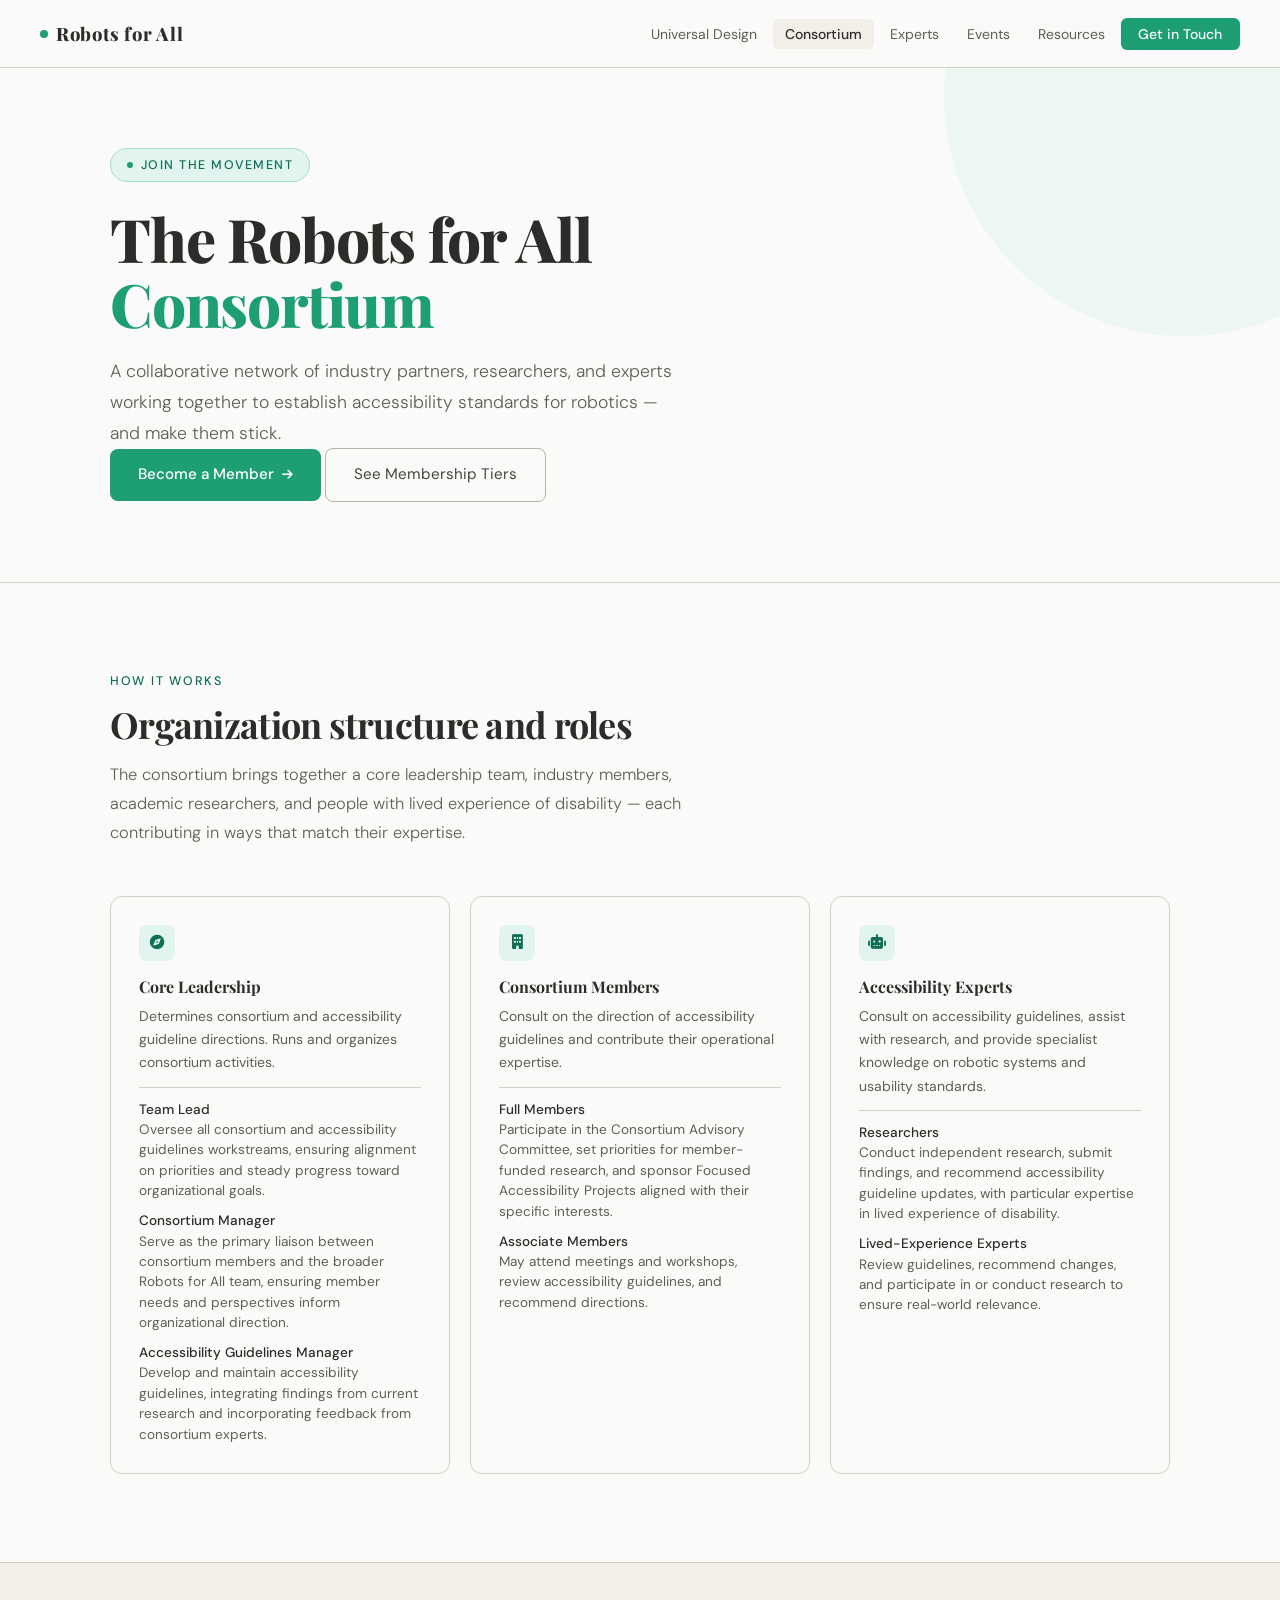
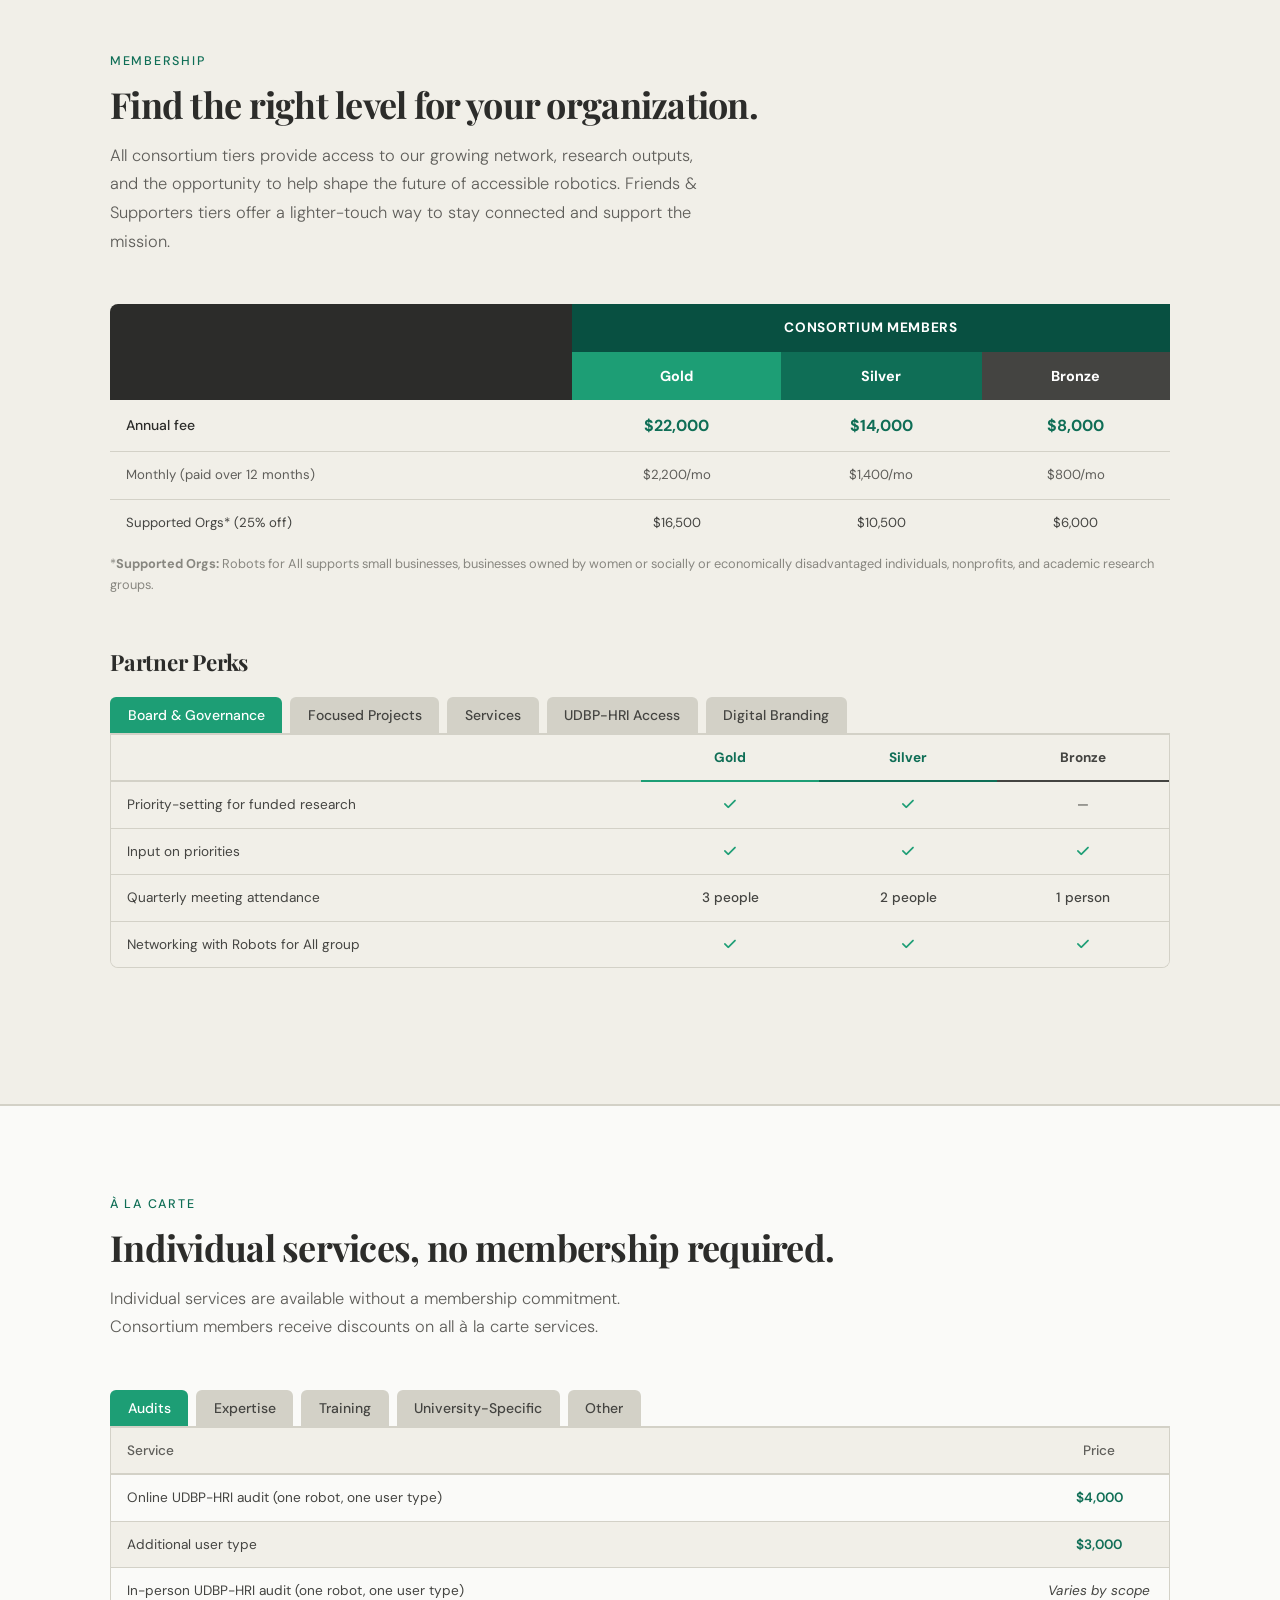
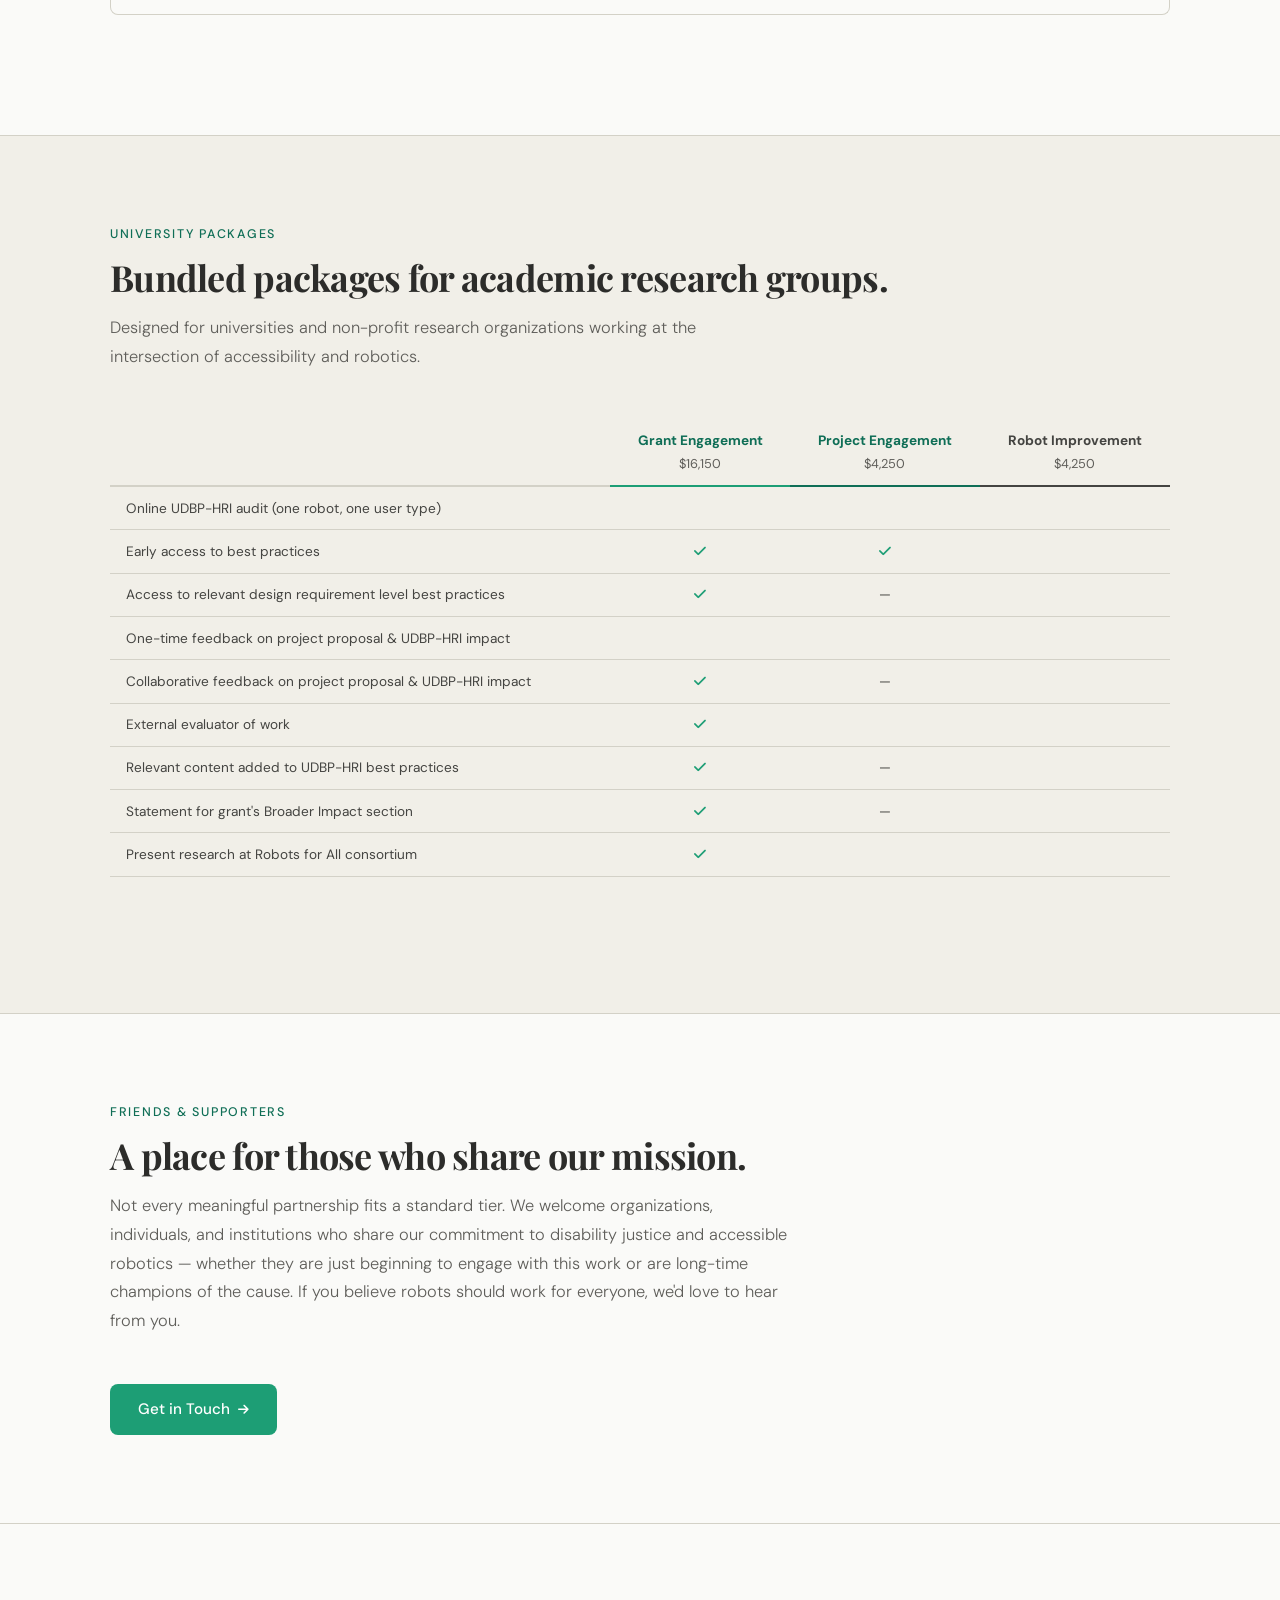
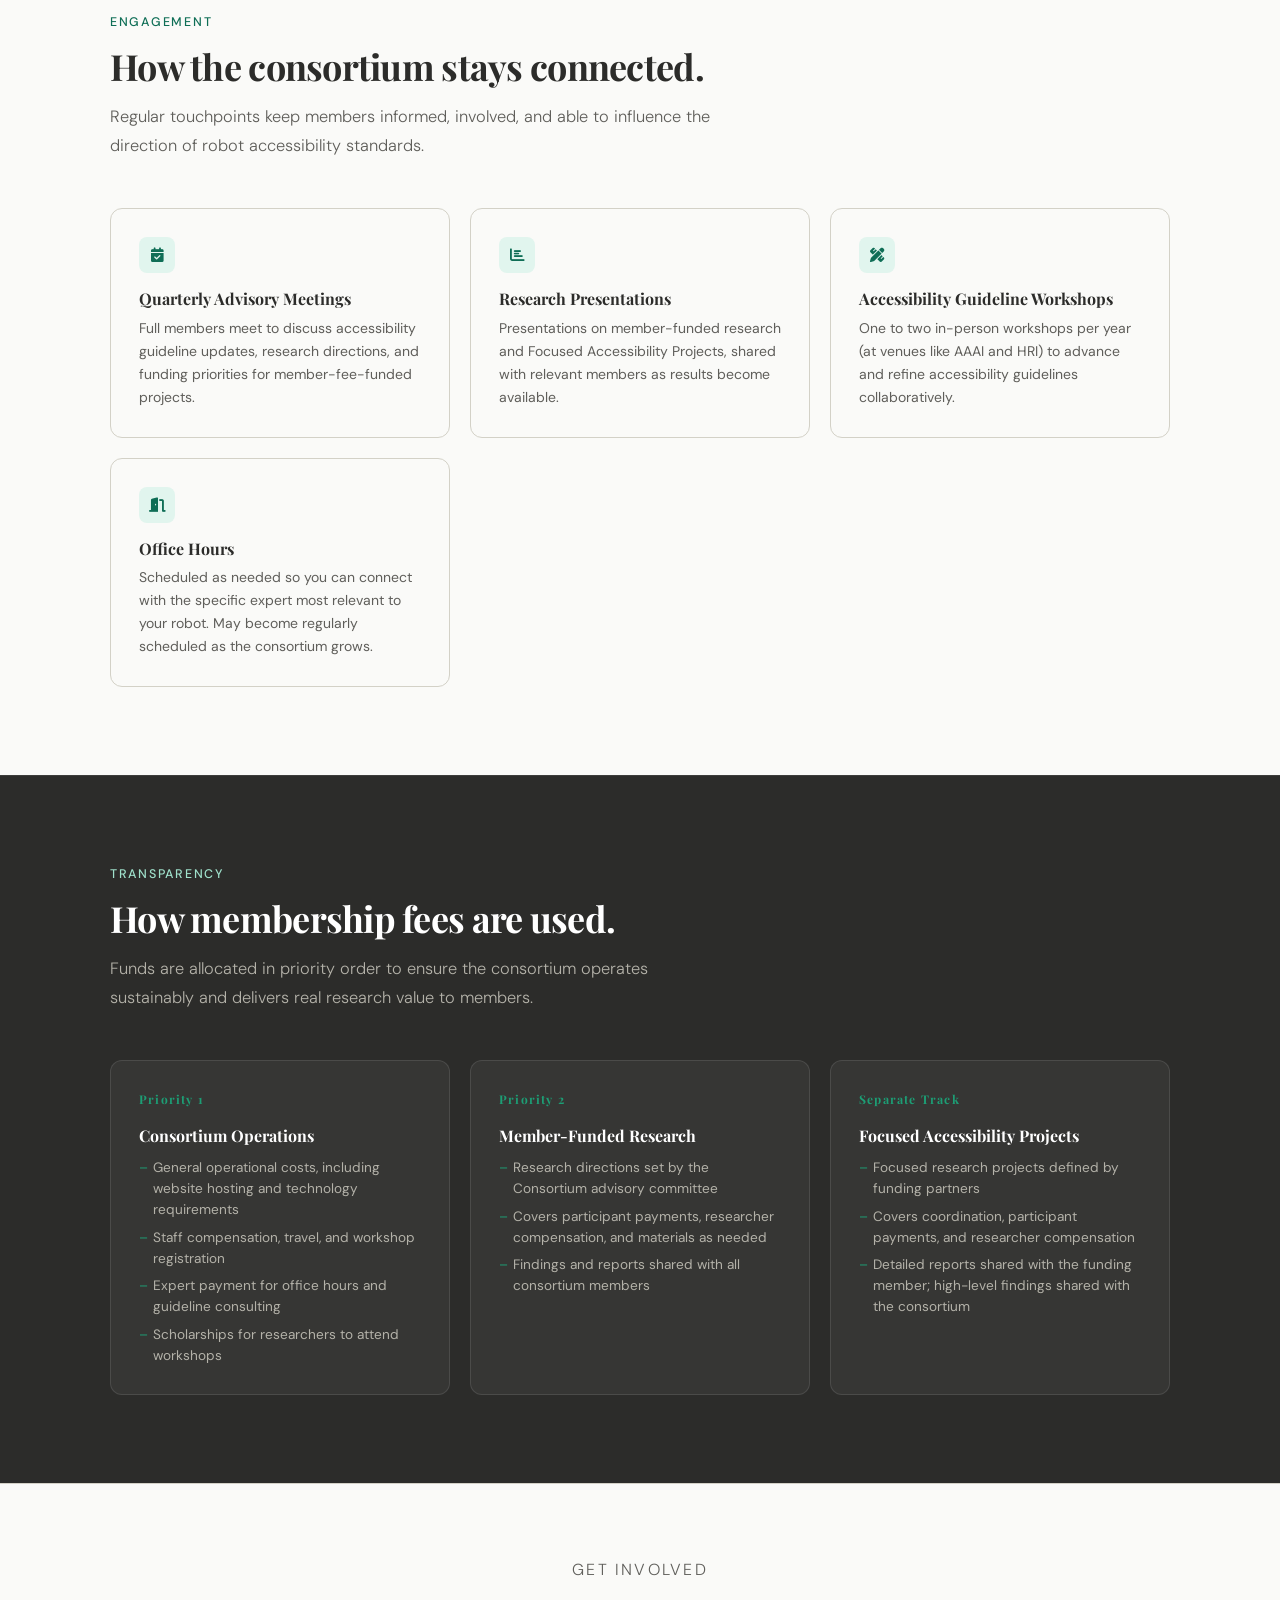
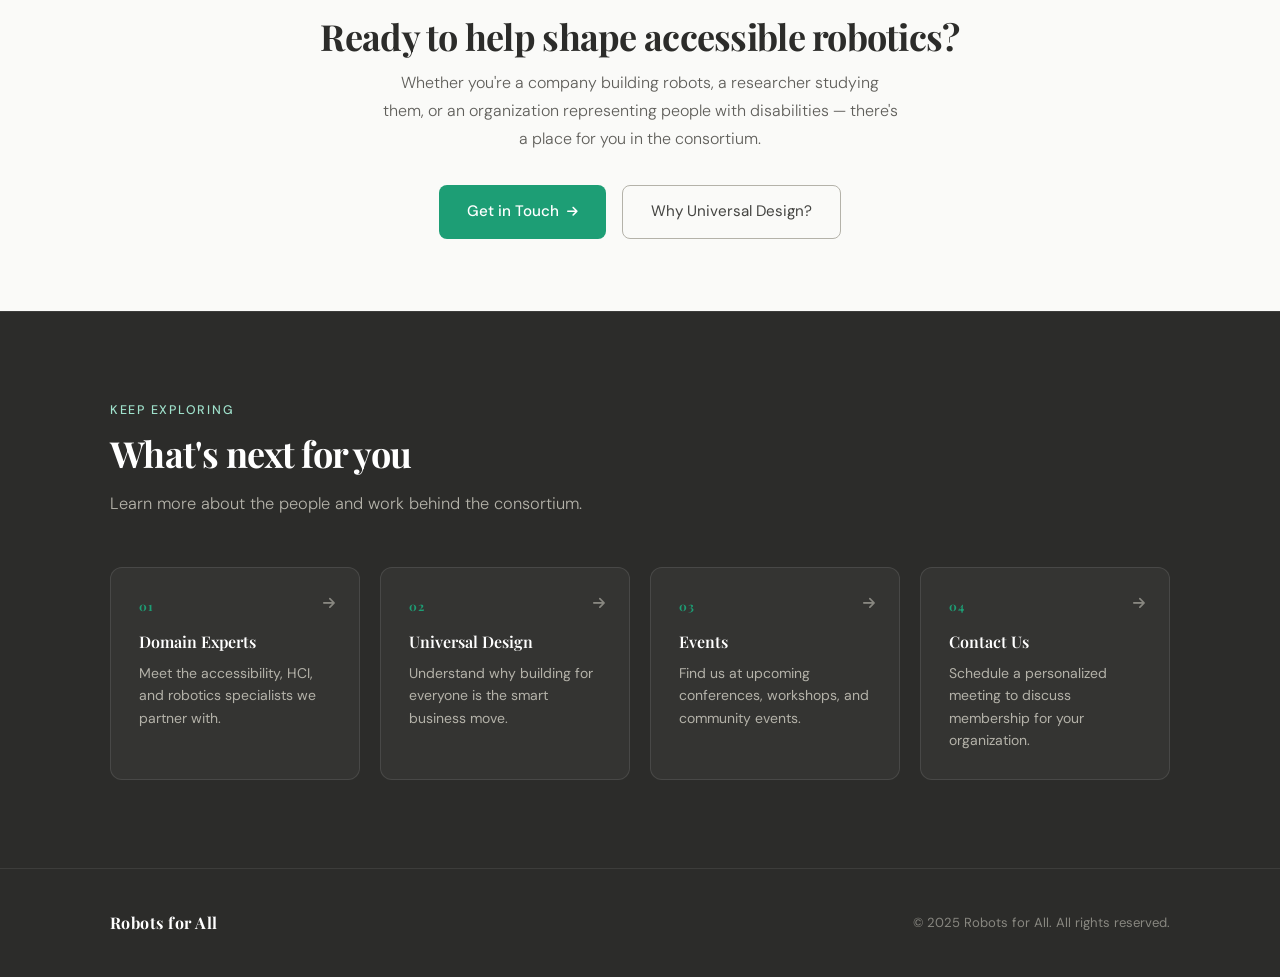
==== consortium.html @ 1c2aa805 "F&S moved" ====
<!DOCTYPE html>
<html lang="en">
<head>
<title>Consortium — Robots for All</title>
<meta charset="UTF-8">
<meta name="viewport" content="width=device-width, initial-scale=1">
<link rel="preconnect" href="https://fonts.googleapis.com">
<link href="https://fonts.googleapis.com/css2?family=Playfair+Display:wght@400;600;700;800&family=DM+Sans:ital,wght@0,300;0,400;0,500;1,300&display=swap" rel="stylesheet">
<link rel="stylesheet" href="https://cdnjs.cloudflare.com/ajax/libs/font-awesome/6.5.0/css/all.min.css">
<style>
  *, *::before, *::after { box-sizing: border-box; margin: 0; padding: 0; }
 
  :root {
    --teal-50: #E1F5EE;
    --teal-100: #9FE1CB;
    --teal-400: #1D9E75;
    --teal-600: #0F6E56;
    --teal-800: #085041;
    --teal-900: #04342C;
    --gray-50: #F1EFE8;
    --gray-100: #D3D1C7;
    --gray-200: #B4B2A9;
    --gray-400: #888780;
    --gray-600: #5F5E5A;
    --gray-800: #444441;
    --gray-900: #2C2C2A;
    --white: #FAFAF8;
    --nav-height: 68px;
    --coral-50: #FAECE7;
    --coral-100: #F5C4B3;
    --coral-400: #D85A30;
    --coral-600: #993C1D;
  }
 
  html { scroll-behavior: smooth; }
 
  body {
    font-family: 'DM Sans', sans-serif;
    font-weight: 400;
    color: var(--gray-800);
    background: var(--white);
    line-height: 1.7;
    overflow-x: hidden;
  }
 
  h1, h2, h3, h4, h5, h6,
  .nav-logo, .footer-logo,
  .step-num, .step-title, .hard-card-num,
  .stat-number, .result-number, .section-label {
  }
 
  /* ── NAV ── */
  nav {
    position: fixed;
    top: 0; left: 0; right: 0;
    height: var(--nav-height);
    background: rgba(250, 250, 248, 0.92);
    backdrop-filter: blur(12px);
    -webkit-backdrop-filter: blur(12px);
    border-bottom: 1px solid var(--gray-100);
    z-index: 100;
    display: flex;
    align-items: center;
    padding: 0 2.5rem;
    gap: 2.5rem;
  }
 
  .nav-logo {
    font-family: 'Playfair Display', sans-serif;
    font-weight: 800;
    font-size: 1.15rem;
    letter-spacing: 0.04em;
    color: var(--gray-900);
    text-decoration: none;
    margin-right: auto;
    display: flex;
    align-items: center;
    gap: 0.5rem;
  }
 
  .nav-logo span {
    display: inline-block;
    width: 8px; height: 8px;
    border-radius: 50%;
    background: var(--teal-400);
  }
 
  .nav-links {
    display: flex;
    align-items: center;
    gap: 0.25rem;
    list-style: none;
  }
 
  .nav-links a {
    text-decoration: none;
    font-size: 0.875rem;
    font-weight: 400;
    color: var(--gray-600);
    padding: 0.4rem 0.75rem;
    border-radius: 6px;
    transition: color 0.2s, background 0.2s;
    white-space: nowrap;
  }
 
  .nav-links a:hover,
  .nav-links a.active { color: var(--gray-900); background: var(--gray-50); }
  .nav-links a.active { font-weight: 500; }
 
  .nav-cta {
    background: var(--teal-400) !important;
    color: #fff !important;
    padding: 0.45rem 1.1rem !important;
    border-radius: 6px;
    font-weight: 500 !important;
    transition: background 0.2s !important;
  }
  .nav-cta:hover { background: var(--teal-600) !important; }
 
  /* ── PAGE HERO ── */
  .page-hero {
    padding: calc(var(--nav-height) + 5rem) 2rem 5rem;
    background: var(--white);
    position: relative;
    overflow: hidden;
  }
 
  .page-hero-bg {
    position: absolute;
    top: 0; right: 0;
    width: 480px; height: 480px;
    background: var(--teal-50);
    border-radius: 50%;
    transform: translate(30%, -30%);
    opacity: 0.5;
    pointer-events: none;
  }
 
  .page-hero .container { position: relative; z-index: 1; }
 
  .page-hero .eyebrow {
    display: inline-flex;
    align-items: center;
    gap: 0.5rem;
    font-size: 0.78rem;
    font-weight: 500;
    letter-spacing: 0.12em;
    text-transform: uppercase;
    color: var(--teal-600);
    background: var(--teal-50);
    border: 1px solid var(--teal-100);
    padding: 0.35rem 1rem;
    border-radius: 100px;
    margin-bottom: 1.5rem;
  }
 
  .page-hero .eyebrow::before {
    content: '';
    width: 6px; height: 6px;
    border-radius: 50%;
    background: var(--teal-400);
  }
 
  h1 {
    font-family: 'Playfair Display', sans-serif;
    font-weight: 800;
    font-size: clamp(2.4rem, 5vw, 3.75rem);
    color: var(--gray-900);
    letter-spacing: -0.02em;
    line-height: 1.08;
    margin-bottom: 1.25rem;
    max-width: 720px;
  }
 
  h1 em { font-style: normal; color: var(--teal-400); }
 
  .page-hero-sub {
    font-size: 1.1rem;
    color: var(--gray-600);
    max-width: 580px;
    font-weight: 300;
    line-height: 1.75;
  }
 
  /* ── SHARED ── */
  section { padding: 5.5rem 2rem; }
  .container { max-width: 1060px; margin: 0 auto; }
 
  .section-label {
    font-size: 0.78rem;
    letter-spacing: 0.14em;
    text-transform: uppercase;
    color: var(--teal-600);
    font-weight: 500;
    margin-bottom: 0.75rem;
  }
 
  h2 {
    font-family: 'Playfair Display', sans-serif;
    font-weight: 700;
    font-size: clamp(1.6rem, 3vw, 2.25rem);
    color: var(--gray-900);
    letter-spacing: -0.02em;
    line-height: 1.15;
    margin-bottom: 1rem;
  }
 
  .section-intro {
    font-size: 1.025rem;
    color: var(--gray-600);
    max-width: 600px;
    line-height: 1.75;
    margin-bottom: 3rem;
    font-weight: 300;
  }
 
  /* ── STRUCTURE ── */
  #structure {
    border-top: 1px solid var(--gray-100);
  }
 
  .structure-grid {
    display: grid;
    grid-template-columns: repeat(auto-fit, minmax(280px, 1fr));
    gap: 1.25rem;
  }
 
  .role-card {
    background: var(--white);
    border: 1px solid var(--gray-100);
    border-radius: 12px;
    padding: 1.75rem;
  }
 
  .role-icon {
    width: 36px; height: 36px;
    background: var(--teal-50);
    border-radius: 8px;
    display: flex; align-items: center; justify-content: center;
    color: var(--teal-600);
    font-size: 0.9rem;
    margin-bottom: 1rem;
  }
 
  .role-card h3 {
    font-family: 'Playfair Display', serif;
    font-size: 1rem;
    font-weight: 700;
    color: var(--gray-900);
    margin-bottom: 0.5rem;
    line-height: 1.3;
  }
 
  .role-card p {
    font-size: 0.875rem;
    color: var(--gray-600);
    line-height: 1.65;
  }
 
  /* Team members sub-list */
  .team-list {
    list-style: none;
    margin-top: 0.75rem;
    border-top: 1px solid var(--gray-100);
    padding-top: 0.75rem;
    display: flex;
    flex-direction: column;
    gap: 0.6rem;
  }
 
  .team-list li {
    font-size: 0.85rem;
    color: var(--gray-600);
    line-height: 1.5;
  }
 
  .team-list li strong {
    color: var(--gray-900);
    font-weight: 500;
    display: block;
  }
 
  /* ── MEMBERSHIP ── */
  #membership {
    background: var(--gray-50);
    border-top: 1px solid var(--gray-100);
    border-bottom: 1px solid var(--gray-100);
  }
 
  .membership-grid {
    display: grid;
    grid-template-columns: repeat(auto-fit, minmax(260px, 1fr));
    gap: 1.5rem;
    align-items: start;
  }
 
  .tier-card {
    background: var(--white);
    border: 1px solid var(--gray-100);
    border-radius: 12px;
    padding: 2rem 1.75rem;
    position: relative;
  }
 
  .tier-card.featured {
    border: 2px solid var(--teal-400);
  }
 
  .tier-badge {
    position: absolute;
    top: -13px; left: 1.5rem;
    background: var(--teal-400);
    color: #fff;
    font-size: 0.72rem;
    font-weight: 500;
    letter-spacing: 0.08em;
    text-transform: uppercase;
    padding: 0.25rem 0.75rem;
    border-radius: 100px;
  }
 
  .tier-name {
    font-family: 'Playfair Display', serif;
    font-size: 1.15rem;
    font-weight: 700;
    color: var(--gray-900);
    margin-bottom: 0.25rem;
  }
 
  .tier-price {
    font-size: 1.75rem;
    font-family: 'Playfair Display', serif;
    font-weight: 800;
    color: var(--teal-400);
    line-height: 1.1;
    margin-bottom: 0.25rem;
  }
 
  .tier-price-note {
    font-size: 0.8rem;
    color: var(--gray-400);
    margin-bottom: 1.5rem;
  }
 
  .tier-divider {
    border: none;
    border-top: 1px solid var(--gray-100);
    margin-bottom: 1.25rem;
  }
 
  .tier-benefits {
    list-style: none;
    display: flex;
    flex-direction: column;
    gap: 0.6rem;
  }
 
  .tier-benefits li {
    display: flex;
    align-items: flex-start;
    gap: 0.6rem;
    font-size: 0.875rem;
    color: var(--gray-600);
    line-height: 1.5;
  }
 
  .tier-benefits li .check {
    flex-shrink: 0;
    color: var(--teal-400);
    font-size: 0.8rem;
    margin-top: 3px;
  }
 
  .tier-note {
    margin-top: 1.25rem;
    font-size: 0.8rem;
    color: var(--gray-400);
    line-height: 1.5;
    border-top: 1px solid var(--gray-100);
    padding-top: 1rem;
  }
 
  /* ── EVENTS ── */
  #events {
    border-top: 1px solid var(--gray-100);
  }
 
  .events-grid {
    display: grid;
    grid-template-columns: repeat(auto-fit, minmax(260px, 1fr));
    gap: 1.25rem;
  }
 
  .event-card {
    border: 1px solid var(--gray-100);
    border-radius: 12px;
    padding: 1.75rem;
    background: var(--white);
  }
 
  .event-icon {
    width: 36px; height: 36px;
    background: var(--teal-50);
    border-radius: 8px;
    display: flex; align-items: center; justify-content: center;
    color: var(--teal-600);
    font-size: 0.9rem;
    margin-bottom: 1rem;
  }
 
  .event-card h3 {
    font-family: 'Playfair Display', serif;
    font-size: 1rem;
    font-weight: 700;
    color: var(--gray-900);
    margin-bottom: 0.4rem;
    line-height: 1.3;
  }
 
  .event-card p {
    font-size: 0.875rem;
    color: var(--gray-600);
    line-height: 1.65;
  }
 
  /* ── HOW FUNDS ARE SPENT ── */
  #funds {
    background: var(--gray-900);
    border-top: 1px solid rgba(255,255,255,0.08);
  }
 
  #funds .section-label { color: var(--teal-100); }
  #funds h2 { color: #fff; }
  #funds .section-intro { color: var(--gray-200); }
 
  .funds-grid {
    display: grid;
    grid-template-columns: repeat(auto-fit, minmax(260px, 1fr));
    gap: 1.25rem;
  }
 
  .fund-card {
    background: rgba(255,255,255,0.05);
    border: 1px solid rgba(255,255,255,0.1);
    border-radius: 12px;
    padding: 1.75rem;
  }
 
  .fund-num {
    font-family: 'Playfair Display', serif;
    font-size: 0.75rem;
    font-weight: 700;
    color: var(--teal-400);
    letter-spacing: 0.1em;
    margin-bottom: 0.75rem;
  }
 
  .fund-card h3 {
    font-family: 'Playfair Display', serif;
    font-size: 1rem;
    font-weight: 700;
    color: #fff;
    margin-bottom: 0.5rem;
  }
 
  .fund-list {
    list-style: none;
    display: flex;
    flex-direction: column;
    gap: 0.4rem;
  }
 
  .fund-list li {
    font-size: 0.85rem;
    color: var(--gray-200);
    line-height: 1.55;
    padding-left: 0.85rem;
    position: relative;
  }
 
  .fund-list li::before {
    content: '–';
    position: absolute;
    left: 0;
    color: var(--teal-400);
  }
 
  /* ── CALLOUT ── */
  .callout-strip {
    background: var(--white);
    border-top: 1px solid var(--gray-100);
    padding: 4.5rem 2rem;
    text-align: center;
  }
 
  .callout-strip h2 { margin-bottom: 0.75rem; }
 
  .callout-strip p {
    font-size: 1rem;
    color: var(--gray-600);
    max-width: 520px;
    margin: 0 auto 2rem;
    font-weight: 300;
    line-height: 1.75;
  }
 
  .callout-actions {
    display: flex;
    gap: 1rem;
    justify-content: center;
    flex-wrap: wrap;
  }
 
  /* ── NEXT STEPS ── */
  #nextsteps {
    background: var(--gray-900);
    border-top: 1px solid rgba(255,255,255,0.08);
    padding: 5.5rem 2rem;
  }
 
  #nextsteps h2 { color: #fff; }
  #nextsteps .section-label { color: var(--teal-100); }
  #nextsteps .section-intro { color: var(--gray-200); }
 
  .steps-grid {
    display: grid;
    grid-template-columns: repeat(auto-fit, minmax(240px, 1fr));
    gap: 1.25rem;
  }
 
  .step-card {
    background: rgba(255,255,255,0.04);
    border: 1px solid rgba(255,255,255,0.1);
    border-radius: 12px;
    padding: 1.75rem;
    text-decoration: none;
    color: inherit;
    display: block;
    transition: background 0.2s, border-color 0.2s, transform 0.2s;
    position: relative;
  }
 
  .step-card:hover {
    background: rgba(255,255,255,0.08);
    border-color: var(--teal-400);
    transform: translateY(-2px);
  }
 
  .step-num {
    font-family: 'Playfair Display', serif;
    font-size: 0.75rem;
    font-weight: 700;
    color: var(--teal-400);
    letter-spacing: 0.1em;
    margin-bottom: 0.75rem;
  }
 
  .step-title {
    font-family: 'Playfair Display', serif;
    font-size: 1rem;
    font-weight: 600;
    color: #fff;
    margin-bottom: 0.4rem;
  }
 
  .step-desc { font-size: 0.875rem; color: var(--gray-200); line-height: 1.6; }
 
  .step-arrow {
    position: absolute;
    top: 1.5rem; right: 1.5rem;
    color: var(--gray-400);
    font-size: 0.85rem;
    transition: color 0.2s;
  }
  .step-card:hover .step-arrow { color: var(--teal-400); }

  /* ── BUTTONS ── */
  .btn-primary {
    background: var(--teal-400);
    color: #fff;
    padding: 0.8rem 1.75rem;
    border-radius: 8px;
    text-decoration: none;
    font-weight: 500;
    font-size: 0.95rem;
    transition: background 0.2s, transform 0.15s;
    display: inline-flex;
    align-items: center;
    gap: 0.5rem;
  }
  .btn-primary:hover { background: var(--teal-600); transform: translateY(-1px); }
 
  .btn-secondary {
    background: transparent;
    color: var(--gray-800);
    padding: 0.8rem 1.75rem;
    border-radius: 8px;
    text-decoration: none;
    font-weight: 400;
    font-size: 0.95rem;
    border: 1.5px solid var(--gray-200);
    transition: border-color 0.2s, background 0.2s;
    display: inline-flex;
    align-items: center;
    gap: 0.5rem;
  }
  .btn-secondary:hover { border-color: var(--gray-400); background: var(--gray-50); }
 
  /* ── FOOTER ── */
  footer {
    background: var(--gray-900);
    border-top: 1px solid rgba(255,255,255,0.08);
    padding: 2.5rem 2rem;
  }
 
  .footer-inner {
    max-width: 1060px;
    margin: 0 auto;
    display: flex;
    align-items: center;
    justify-content: space-between;
    flex-wrap: wrap;
    gap: 1rem;
  }
 
  .footer-logo {
    font-family: 'Playfair Display', sans-serif;
    font-weight: 700;
    font-size: 1rem;
    color: #fff;
    letter-spacing: 0.03em;
    text-decoration: none;
  }
 
  .footer-copy { font-size: 0.82rem; color: var(--gray-400); }
 
  /* ── RESPONSIVE ── */
  @media (max-width: 768px) {
    nav { padding: 0 1.25rem; gap: 0; }
    .nav-links { display: none; }
    .why-grid { grid-template-columns: 1fr; gap: 2.5rem; }
    .stats-grid { grid-template-columns: repeat(2, 1fr); }
    .results-grid { grid-template-columns: repeat(2, 1fr); }
    section { padding: 4rem 1.25rem; }
    .stats-strip, .results-strip { padding: 3rem 1.25rem; }
  }
  /* ── MOBILE MENU ── */
  .nav-hamburger {
    display: none;
    background: none;
    border: none;
    cursor: pointer;
    padding: 0.4rem;
    color: var(--gray-800);
    font-size: 1.2rem;
    margin-left: auto;
  }

  .mobile-menu {
    display: none;
    position: fixed;
    top: var(--nav-height);
    left: 0; right: 0;
    background: rgba(250, 250, 248, 0.98);
    backdrop-filter: blur(12px);
    -webkit-backdrop-filter: blur(12px);
    border-bottom: 1px solid var(--gray-100);
    z-index: 99;
    padding: 1rem 1.25rem 1.5rem;
    flex-direction: column;
    gap: 0.25rem;
  }

  .mobile-menu.open { display: flex; }

  .mobile-menu a {
    text-decoration: none;
    font-size: 1rem;
    font-weight: 400;
    color: var(--gray-600);
    padding: 0.65rem 0.75rem;
    border-radius: 8px;
    transition: color 0.2s, background 0.2s;
  }

  .mobile-menu a:hover,
  .mobile-menu a.active { color: var(--gray-900); background: var(--gray-50); }
  .mobile-menu a.active { font-weight: 500; }

  .mobile-menu .mobile-cta {
    margin-top: 0.5rem;
    background: var(--teal-400);
    color: #fff !important;
    text-align: center;
    font-weight: 500 !important;
    border-radius: 8px;
  }

  .mobile-menu .mobile-cta:hover { background: var(--teal-600); }

  @media (max-width: 768px) {
    .nav-hamburger { display: flex; align-items: center; }
  }
</style>
</head>
<body>
 
<!-- NAV -->
<nav>
  <a href="index.html" class="nav-logo">
    <span></span>Robots for All
  </a>
  <ul class="nav-links">
    <li><a href="universaldesign.html">Universal Design</a></li>
    <li><a href="consortium.html" class="active">Consortium</a></li>
    <li><a href="experts.html">Experts</a></li>
    <li><a href="events.html">Events</a></li>
    <li><a href="resources.html">Resources</a></li>
    <li><a href="contact.html" class="nav-cta">Get in Touch</a></li>
  </ul>
  <button class="nav-hamburger" id="hamburger" aria-label="Open menu"><i class="fa-solid fa-bars"></i></button>
</nav>
 

<!-- MOBILE MENU -->
<div class="mobile-menu" id="mobileMenu">
  <a href="universaldesign.html">Universal Design</a>
  <a href="consortium.html" class="active">Consortium</a>
  <a href="experts.html">Experts</a>
  <a href="events.html">Events</a>
  <a href="resources.html">Resources</a>
  <a href="contact.html" class="mobile-cta">Get in Touch</a>
</div>

<!-- PAGE HERO -->
<div class="page-hero">
  <div class="page-hero-bg"></div>
  <div class="container">
    <div class="eyebrow">Join the movement</div>
    <h1>The Robots for All <em>Consortium</em></h1>
    <p class="page-hero-sub">
      A collaborative network of industry partners, researchers, and experts working together to establish accessibility standards for robotics — and make them stick.
    </p>
    <div class="hero-actions">
      <a href="contact.html" class="btn-primary">
        Become a Member <i class="fa-solid fa-arrow-right" style="font-size:0.8em;"></i>
      </a>
      <a href="#membership" class="btn-secondary">See Membership Tiers</a>
    </div>
  </div>
</div>
 
<!-- STRUCTURE -->
<section id="structure">
  <div class="container">
    <p class="section-label">How it works</p>
    <h2>Organization structure and roles</h2>
    <p class="section-intro">
      The consortium brings together a core leadership team, industry members, academic researchers, and people with lived experience of disability — each contributing in ways that match their expertise.
    </p>
 
    <div class="structure-grid">
 
      <div class="role-card">
        <div class="role-icon"><i class="fa-solid fa-compass"></i></div>
        <h3>Core Leadership</h3>
        <p>Determines consortium and accessibility guideline directions. Runs and organizes consortium activities.</p>
        <ul class="team-list">
          <li>
            <strong>Team Lead</strong>
            Oversee all consortium and accessibility guidelines workstreams, ensuring alignment on priorities and steady progress toward organizational goals.
          </li>
          <li>
            <strong>Consortium Manager</strong>
            Serve as the primary liaison between consortium members and the broader Robots for All team, ensuring member needs and perspectives inform organizational direction.
          </li>
          <li>
            <strong>Accessibility Guidelines Manager</strong>
            Develop and maintain accessibility guidelines, integrating findings from current research and incorporating feedback from consortium experts.
          </li>
        </ul>
      </div>
 
      <div class="role-card">
        <div class="role-icon"><i class="fa-solid fa-building"></i></div>
        <h3>Consortium Members</h3>
        <p>Consult on the direction of accessibility guidelines and contribute their operational expertise.</p>
        <ul class="team-list">
          <li>
            <strong>Full Members</strong>
            Participate in the Consortium Advisory Committee, set priorities for member-funded research, and sponsor Focused Accessibility Projects aligned with their specific interests.
          </li>
          <li>
            <strong>Associate Members</strong>
            May attend meetings and workshops, review accessibility guidelines, and recommend directions.
          </li>
        </ul>
      </div>
 
      <div class="role-card">
        <div class="role-icon"><i class="fa-solid fa-robot"></i></div>
        <h3>Accessibility Experts</h3>
        <p>Consult on accessibility guidelines, assist with research, and provide specialist knowledge on robotic systems and usability standards.</p>
        <ul class="team-list">
          <li>
            <strong>Researchers</strong>
            Conduct independent research, submit findings, and recommend accessibility guideline updates, with particular expertise in lived experience of disability.
          </li>
          <li>
            <strong>Lived-Experience Experts</strong>
            Review guidelines, recommend changes, and participate in or conduct research to ensure real-world relevance.
          </li>
        </ul>
      </div>
 
    </div>
  </div>
</section>
 
<!-- MEMBERSHIP TIERS -->
<section id="membership">
  <div class="container">
    <p class="section-label">Membership</p>
    <h2>Find the right level for your organization.</h2>
    <p class="section-intro">
      All consortium tiers provide access to our growing network, research outputs, and the opportunity to help shape the future of accessible robotics. Friends &amp; Supporters tiers offer a lighter-touch way to stay connected and support the mission.
    </p>

    <!-- TIER PRICING TABLE -->
    <div style="overflow-x:auto; margin-bottom: 3rem;">
      <table style="width:100%; border-collapse:collapse; font-size:0.875rem; font-family:'DM Sans',sans-serif;">
        <thead>
          <tr>
            <th style="text-align:left; padding:0.75rem 1rem; background:var(--gray-900); color:#fff; font-family:'DM Sans',sans-serif; font-size:0.9rem; font-weight:700; border-radius:8px 0 0 0; min-width:160px;"></th>
            <th colspan="3" style="text-align:center; padding:0.75rem 1rem; background:var(--teal-800); color:#fff; font-family:'DM Sans',sans-serif; font-size:0.85rem; font-weight:700; letter-spacing:0.05em; text-transform:uppercase;">Consortium Members</th>
            
          </tr>
          <tr>
            <th style="text-align:left; padding:0.75rem 1rem; background:var(--gray-900); color:#fff; font-family:'DM Sans',sans-serif; font-size:0.9rem; font-weight:700; min-width:160px;"></th>
            <th style="text-align:center; padding:0.75rem 1rem; background:var(--teal-400); color:#fff; font-family:'DM Sans',sans-serif; font-size:0.9rem; font-weight:700;">Gold</th>
            <th style="text-align:center; padding:0.75rem 1rem; background:var(--teal-600); color:#fff; font-family:'DM Sans',sans-serif; font-size:0.9rem; font-weight:700;">Silver</th>
            <th style="text-align:center; padding:0.75rem 1rem; background:var(--gray-800); color:#fff; font-family:'DM Sans',sans-serif; font-size:0.9rem; font-weight:700;">Bronze</th>
            
          </tr>
        </thead>
        <tbody>
          <tr style="background:var(--gray-50);">
            <td style="padding:0.75rem 1rem; font-weight:500; color:var(--gray-900); border-bottom:1px solid var(--gray-100);">Annual fee</td>
            <td style="padding:0.75rem 1rem; text-align:center; font-weight:700; color:var(--teal-600); font-size:1rem; border-bottom:1px solid var(--gray-100);">$22,000</td>
            <td style="padding:0.75rem 1rem; text-align:center; font-weight:700; color:var(--teal-600); font-size:1rem; border-bottom:1px solid var(--gray-100);">$14,000</td>
            <td style="padding:0.75rem 1rem; text-align:center; font-weight:700; color:var(--teal-600); font-size:1rem; border-bottom:1px solid var(--gray-100);">$8,000</td>
            
          </tr>
          <tr>
            <td style="padding:0.75rem 1rem; color:var(--gray-600); border-bottom:1px solid var(--gray-100); font-size:0.825rem;">Monthly (paid over 12 months)</td>
            <td style="padding:0.75rem 1rem; text-align:center; color:var(--gray-600); border-bottom:1px solid var(--gray-100); font-size:0.825rem;">$2,200/mo</td>
            <td style="padding:0.75rem 1rem; text-align:center; color:var(--gray-600); border-bottom:1px solid var(--gray-100); font-size:0.825rem;">$1,400/mo</td>
            <td style="padding:0.75rem 1rem; text-align:center; color:var(--gray-600); border-bottom:1px solid var(--gray-100); font-size:0.825rem;">$800/mo</td>
            
          </tr>
          <tr style="background:var(--amber-50);">
            <td style="padding:0.75rem 1rem; color:var(--amber-600); font-size:0.825rem;">Supported Orgs* (25% off)</td>
            <td style="padding:0.75rem 1rem; text-align:center; color:var(--amber-600); font-size:0.825rem;">$16,500</td>
            <td style="padding:0.75rem 1rem; text-align:center; color:var(--amber-600); font-size:0.825rem;">$10,500</td>
            <td style="padding:0.75rem 1rem; text-align:center; color:var(--amber-600); font-size:0.825rem;">$6,000</td>
            
          </tr>
        </tbody>
      </table>
      <p style="font-size:0.8rem; color:var(--gray-400); margin-top:0.5rem; line-height:1.6;">*<strong>Supported Orgs:</strong> Robots for All supports small businesses, businesses owned by women or socially or economically disadvantaged individuals, nonprofits, and academic research groups.</p>
    </div>

    <!-- PARTNER PERKS TABLES -->
    <h3 style="font-family:'Playfair Display',serif; font-size:1.4rem; font-weight:700; color:var(--gray-900); margin-bottom:1rem; letter-spacing:-0.01em;">Partner Perks</h3>

    <!-- PERKS TABS -->
    <div style="display:flex; gap:0.5rem; flex-wrap:wrap; margin-bottom:0; border-bottom:2px solid var(--gray-100);">
      <button onclick="showPerksTab('perks-board')" id="pbtn-board" style="padding:0.55rem 1.1rem; border:none; border-radius:6px 6px 0 0; font-family:'DM Sans',sans-serif; font-size:0.875rem; font-weight:500; cursor:pointer; background:var(--teal-400); color:#fff; transition:background 0.2s;">Board &amp; Governance</button>
      <button onclick="showPerksTab('perks-focused')" id="pbtn-focused" style="padding:0.55rem 1.1rem; border:none; border-radius:6px 6px 0 0; font-family:'DM Sans',sans-serif; font-size:0.875rem; font-weight:500; cursor:pointer; background:var(--gray-100); color:var(--gray-700); transition:background 0.2s;">Focused Projects</button>
      <button onclick="showPerksTab('perks-services')" id="pbtn-services" style="padding:0.55rem 1.1rem; border:none; border-radius:6px 6px 0 0; font-family:'DM Sans',sans-serif; font-size:0.875rem; font-weight:500; cursor:pointer; background:var(--gray-100); color:var(--gray-700); transition:background 0.2s;">Services</button>
      <button onclick="showPerksTab('perks-udbp')" id="pbtn-udbp" style="padding:0.55rem 1.1rem; border:none; border-radius:6px 6px 0 0; font-family:'DM Sans',sans-serif; font-size:0.875rem; font-weight:500; cursor:pointer; background:var(--gray-100); color:var(--gray-700); transition:background 0.2s;">UDBP-HRI Access</button>
      <button onclick="showPerksTab('perks-branding')" id="pbtn-branding" style="padding:0.55rem 1.1rem; border:none; border-radius:6px 6px 0 0; font-family:'DM Sans',sans-serif; font-size:0.875rem; font-weight:500; cursor:pointer; background:var(--gray-100); color:var(--gray-700); transition:background 0.2s;">Digital Branding</button>
    </div>

    <div style="border:1px solid var(--gray-100); border-top:none; border-radius:0 0 8px 8px; overflow:hidden; margin-bottom:3rem;">

      <!-- BOARD & GOVERNANCE -->
      <div id="perks-board" style="display:block; overflow-x:auto;">
        <table style="width:100%; border-collapse:collapse; font-size:0.85rem;">
          <thead><tr style="background:var(--gray-50);">
            <th style="text-align:left; padding:0.7rem 1rem; color:var(--gray-600); font-weight:500; border-bottom:2px solid var(--gray-100); min-width:200px;"></th>
            <th style="text-align:center; padding:0.7rem 1rem; color:var(--teal-600); font-weight:700; border-bottom:2px solid var(--teal-400);">Gold</th>
            <th style="text-align:center; padding:0.7rem 1rem; color:var(--teal-600); font-weight:700; border-bottom:2px solid var(--teal-600);">Silver</th>
            <th style="text-align:center; padding:0.7rem 1rem; color:var(--gray-800); font-weight:700; border-bottom:2px solid var(--gray-800);">Bronze</th>
            
          </tr></thead>
          <tbody>
            <tr style="border-bottom:1px solid var(--gray-100);"><td style="padding:0.7rem 1rem; color:var(--gray-800);">Priority-setting for funded research</td><td style="text-align:center; color:var(--teal-400);"><i class="fa-solid fa-check"></i></td><td style="text-align:center; color:var(--teal-400);"><i class="fa-solid fa-check"></i></td><td style="text-align:center; color:var(--gray-300);">—</td></tr>
            <tr style="background:var(--gray-50); border-bottom:1px solid var(--gray-100);"><td style="padding:0.7rem 1rem; color:var(--gray-800);">Input on priorities</td><td style="text-align:center; color:var(--teal-400);"><i class="fa-solid fa-check"></i></td><td style="text-align:center; color:var(--teal-400);"><i class="fa-solid fa-check"></i></td><td style="text-align:center; color:var(--teal-400);"><i class="fa-solid fa-check"></i></td></tr>
            <tr style="border-bottom:1px solid var(--gray-100);"><td style="padding:0.7rem 1rem; color:var(--gray-800);">Quarterly meeting attendance</td><td style="text-align:center; padding:0.7rem 1rem; font-weight:500; color:var(--gray-800);">3 people</td><td style="text-align:center; padding:0.7rem 1rem; font-weight:500; color:var(--gray-800);">2 people</td><td style="text-align:center; padding:0.7rem 1rem; font-weight:500; color:var(--gray-800);">1 person</td></tr>
            <tr style="background:var(--gray-50);"><td style="padding:0.7rem 1rem; color:var(--gray-800);">Networking with Robots for All group</td><td style="text-align:center; color:var(--teal-400);"><i class="fa-solid fa-check"></i></td><td style="text-align:center; color:var(--teal-400);"><i class="fa-solid fa-check"></i></td><td style="text-align:center; color:var(--teal-400);"><i class="fa-solid fa-check"></i></td></tr>
          </tbody>
        </table>
      </div>

      <!-- FOCUSED PROJECTS -->
      <div id="perks-focused" style="display:none; overflow-x:auto;">
        <table style="width:100%; border-collapse:collapse; font-size:0.85rem;">
          <thead><tr style="background:var(--gray-50);">
            <th style="text-align:left; padding:0.7rem 1rem; color:var(--gray-600); font-weight:500; border-bottom:2px solid var(--gray-100); min-width:200px;"></th>
            <th style="text-align:center; padding:0.7rem 1rem; color:var(--teal-600); font-weight:700; border-bottom:2px solid var(--teal-400);">Gold</th>
            <th style="text-align:center; padding:0.7rem 1rem; color:var(--teal-600); font-weight:700; border-bottom:2px solid var(--teal-600);">Silver</th>
            <th style="text-align:center; padding:0.7rem 1rem; color:var(--gray-800); font-weight:700; border-bottom:2px solid var(--gray-800);">Bronze</th>
            
          </tr></thead>
          <tbody>
            <tr style="border-bottom:1px solid var(--gray-100);"><td style="padding:0.7rem 1rem; color:var(--gray-800);">Eligible to sponsor focused projects</td><td style="text-align:center; color:var(--teal-400);"><i class="fa-solid fa-check"></i></td><td style="text-align:center; color:var(--teal-400);"><i class="fa-solid fa-check"></i></td><td style="text-align:center; color:var(--gray-300);">—</td></tr>
            <tr style="background:var(--gray-50); border-bottom:1px solid var(--gray-100);"><td style="padding:0.7rem 1rem; color:var(--gray-800);">Access to technical reports &amp; data (if sponsored)</td><td style="text-align:center; color:var(--teal-400);"><i class="fa-solid fa-check"></i></td><td style="text-align:center; color:var(--teal-400);"><i class="fa-solid fa-check"></i></td><td style="text-align:center; color:var(--gray-300);">—</td></tr>
            <tr><td style="padding:0.7rem 1rem; color:var(--gray-800);">Access to technical reports after 2 years</td><td style="text-align:center; color:var(--teal-400);"><i class="fa-solid fa-check"></i></td><td style="text-align:center; color:var(--teal-400);"><i class="fa-solid fa-check"></i></td><td style="text-align:center; color:var(--teal-400);"><i class="fa-solid fa-check"></i></td></tr>
          </tbody>
        </table>
      </div>

      <!-- SERVICES -->
      <div id="perks-services" style="display:none; overflow-x:auto;">
        <table style="width:100%; border-collapse:collapse; font-size:0.85rem;">
          <thead><tr style="background:var(--gray-50);">
            <th style="text-align:left; padding:0.7rem 1rem; color:var(--gray-600); font-weight:500; border-bottom:2px solid var(--gray-100); min-width:200px;"></th>
            <th style="text-align:center; padding:0.7rem 1rem; color:var(--teal-600); font-weight:700; border-bottom:2px solid var(--teal-400);">Gold</th>
            <th style="text-align:center; padding:0.7rem 1rem; color:var(--teal-600); font-weight:700; border-bottom:2px solid var(--teal-600);">Silver</th>
            <th style="text-align:center; padding:0.7rem 1rem; color:var(--gray-800); font-weight:700; border-bottom:2px solid var(--gray-800);">Bronze</th>
            
          </tr></thead>
          <tbody>
            <tr style="border-bottom:1px solid var(--gray-100);"><td style="padding:0.7rem 1rem; color:var(--gray-800);">Online UDBP-HRI audits (one robot, one user type)</td><td style="text-align:center; padding:0.7rem 1rem; font-weight:600; color:var(--gray-900);">3</td><td style="text-align:center; padding:0.7rem 1rem; font-weight:600; color:var(--gray-900);">1</td><td style="text-align:center; padding:0.7rem 1rem; color:var(--gray-600); font-size:0.8rem;">1 audit <em>or</em> 5 hrs</td></tr>
            <tr style="background:var(--gray-50); border-bottom:1px solid var(--gray-100);"><td style="padding:0.7rem 1rem; color:var(--gray-800);">Expert office hours</td><td style="text-align:center; padding:0.7rem 1rem; font-weight:600; color:var(--gray-900);">15 hrs</td><td style="text-align:center; padding:0.7rem 1rem; font-weight:600; color:var(--gray-900);">5 hrs</td><td style="text-align:center; padding:0.7rem 1rem; color:var(--gray-600); font-size:0.8rem;">1 audit <em>or</em> 5 hrs</td></tr>
            <tr style="border-bottom:1px solid var(--gray-100);"><td style="padding:0.7rem 1rem; color:var(--gray-800);">UDBP-HRI overview training video</td><td style="text-align:center; color:var(--teal-400);"><i class="fa-solid fa-check"></i></td><td style="text-align:center; color:var(--teal-400);"><i class="fa-solid fa-check"></i></td><td style="text-align:center; color:var(--teal-400);"><i class="fa-solid fa-check"></i></td></tr>
            <tr style="background:var(--gray-50); border-bottom:1px solid var(--gray-100);"><td style="padding:0.7rem 1rem; color:var(--gray-800);">How-to video on using UDBP-HRI</td><td style="text-align:center; color:var(--teal-400);"><i class="fa-solid fa-check"></i></td><td style="text-align:center; color:var(--teal-400);"><i class="fa-solid fa-check"></i></td><td style="text-align:center; color:var(--teal-400);"><i class="fa-solid fa-check"></i></td></tr>
            <tr><td style="padding:0.7rem 1rem; color:var(--gray-800);">Discount on à la carte services</td><td style="text-align:center; padding:0.7rem 1rem; font-weight:600; color:var(--teal-600);">15% off</td><td style="text-align:center; padding:0.7rem 1rem; font-weight:600; color:var(--teal-600);">5% off</td><td style="text-align:center; color:var(--gray-300);">—</td></tr>
          </tbody>
        </table>
      </div>

      <!-- UDBP-HRI ACCESS -->
      <div id="perks-udbp" style="display:none; overflow-x:auto;">
        <table style="width:100%; border-collapse:collapse; font-size:0.85rem;">
          <thead><tr style="background:var(--gray-50);">
            <th style="text-align:left; padding:0.7rem 1rem; color:var(--gray-600); font-weight:500; border-bottom:2px solid var(--gray-100); min-width:200px;"></th>
            <th style="text-align:center; padding:0.7rem 1rem; color:var(--teal-600); font-weight:700; border-bottom:2px solid var(--teal-400);">Gold</th>
            <th style="text-align:center; padding:0.7rem 1rem; color:var(--teal-600); font-weight:700; border-bottom:2px solid var(--teal-600);">Silver</th>
            <th style="text-align:center; padding:0.7rem 1rem; color:var(--gray-800); font-weight:700; border-bottom:2px solid var(--gray-800);">Bronze</th>
            
          </tr></thead>
          <tbody>
            <tr style="border-bottom:1px solid var(--gray-100);"><td style="padding:0.7rem 1rem; color:var(--gray-800);">Access to best practices</td><td style="text-align:center; color:var(--teal-400);"><i class="fa-solid fa-check"></i></td><td style="text-align:center; color:var(--teal-400);"><i class="fa-solid fa-check"></i></td><td style="text-align:center; color:var(--teal-400);"><i class="fa-solid fa-check"></i></td></tr>
            <tr style="background:var(--gray-50); border-bottom:1px solid var(--gray-100);"><td style="padding:0.7rem 1rem; color:var(--gray-800);">Early access to best practices</td><td style="text-align:center; color:var(--teal-400);"><i class="fa-solid fa-check"></i></td><td style="text-align:center; color:var(--teal-400);"><i class="fa-solid fa-check"></i></td><td style="text-align:center; color:var(--gray-300);">—</td></tr>
            <tr style="border-bottom:1px solid var(--gray-100);"><td style="padding:0.7rem 1rem; color:var(--gray-800);">Access to design requirement level best practices</td><td style="text-align:center; color:var(--teal-400);"><i class="fa-solid fa-check"></i></td><td style="text-align:center; color:var(--teal-400);"><i class="fa-solid fa-check"></i></td><td style="text-align:center; color:var(--teal-400);"><i class="fa-solid fa-check"></i></td></tr>
            <tr style="background:var(--gray-50); border-bottom:1px solid var(--gray-100);"><td style="padding:0.7rem 1rem; color:var(--gray-800);">Early access to design requirement level best practices</td><td style="text-align:center; color:var(--teal-400);"><i class="fa-solid fa-check"></i></td><td style="text-align:center; color:var(--teal-400);"><i class="fa-solid fa-check"></i></td><td style="text-align:center; color:var(--gray-300);">—</td></tr>
            <tr style="border-bottom:1px solid var(--gray-100);"><td style="padding:0.7rem 1rem; color:var(--gray-800);">Access to related research</td><td style="text-align:center; color:var(--teal-400);"><i class="fa-solid fa-check"></i></td><td style="text-align:center; color:var(--teal-400);"><i class="fa-solid fa-check"></i></td><td style="text-align:center; color:var(--teal-400);"><i class="fa-solid fa-check"></i></td></tr>
            <tr style="background:var(--gray-50); border-bottom:1px solid var(--gray-100);"><td style="padding:0.7rem 1rem; color:var(--gray-800);">Early access to related research</td><td style="text-align:center; color:var(--teal-400);"><i class="fa-solid fa-check"></i></td><td style="text-align:center; color:var(--teal-400);"><i class="fa-solid fa-check"></i></td><td style="text-align:center; color:var(--gray-300);">—</td></tr>
            <tr><td style="padding:0.7rem 1rem; color:var(--gray-800);">Opportunity to present research</td><td style="text-align:center; color:var(--teal-400);"><i class="fa-solid fa-check"></i></td><td style="text-align:center; color:var(--teal-400);"><i class="fa-solid fa-check"></i></td><td style="text-align:center; color:var(--teal-400);"><i class="fa-solid fa-check"></i></td></tr>
          </tbody>
        </table>
      </div>

      <!-- DIGITAL BRANDING -->
      <div id="perks-branding" style="display:none; overflow-x:auto;">
        <table style="width:100%; border-collapse:collapse; font-size:0.85rem;">
          <thead><tr style="background:var(--gray-50);">
            <th style="text-align:left; padding:0.7rem 1rem; color:var(--gray-600); font-weight:500; border-bottom:2px solid var(--gray-100); min-width:200px;"></th>
            <th style="text-align:center; padding:0.7rem 1rem; color:var(--teal-600); font-weight:700; border-bottom:2px solid var(--teal-400);">Gold</th>
            <th style="text-align:center; padding:0.7rem 1rem; color:var(--teal-600); font-weight:700; border-bottom:2px solid var(--teal-600);">Silver</th>
            <th style="text-align:center; padding:0.7rem 1rem; color:var(--gray-800); font-weight:700; border-bottom:2px solid var(--gray-800);">Bronze</th>
            
          </tr></thead>
          <tbody>
            <tr style="border-bottom:1px solid var(--gray-100);"><td style="padding:0.7rem 1rem; color:var(--gray-800);">Branding on website</td><td style="text-align:center; padding:0.7rem 1rem; color:var(--gray-700); font-size:0.8rem;">Large logo on Home page; logo &amp; text on Partners page</td><td style="text-align:center; padding:0.7rem 1rem; color:var(--gray-700); font-size:0.8rem;">Small logo on Home page; logo &amp; text on Partners page</td><td style="text-align:center; padding:0.7rem 1rem; color:var(--gray-700); font-size:0.8rem;">Logo &amp; text on Partners page</td></tr>
            <tr style="background:var(--gray-50); border-bottom:1px solid var(--gray-100);"><td style="padding:0.7rem 1rem; color:var(--gray-800);">Branding in announcements</td><td style="text-align:center; padding:0.7rem 1rem; color:var(--gray-700); font-size:0.8rem;">Social media &amp; email</td><td style="text-align:center; padding:0.7rem 1rem; color:var(--gray-700); font-size:0.8rem;">Email</td><td style="text-align:center; color:var(--gray-300);">—</td></tr>
            <tr><td style="padding:0.7rem 1rem; color:var(--gray-800);">Branding in presentation slides</td><td style="text-align:center; padding:0.7rem 1rem; color:var(--gray-700); font-size:0.8rem;">Dedicated Gold partner slide</td><td style="text-align:center; padding:0.7rem 1rem; color:var(--gray-700); font-size:0.8rem;">Large logo on Silver partners slide</td><td style="text-align:center; padding:0.7rem 1rem; color:var(--gray-700); font-size:0.8rem;">Large logo on general partners slide</td></tr>
          </tbody>
        </table>
      </div>

    </div>

  </div>
</section>

<!-- A LA CARTE -->
<section id="alacarte" style="border-top: 1px solid var(--gray-100);">
  <div class="container">
    <p class="section-label">À la Carte</p>
    <h2>Individual services, no membership required.</h2>
    <p class="section-intro">Individual services are available without a membership commitment. Consortium members receive discounts on all à la carte services.</p>

    <!-- TABS -->
    <div style="display:flex; gap:0.5rem; flex-wrap:wrap; margin-bottom:0; border-bottom:2px solid var(--gray-100);">
      <button onclick="showTab('tab-audits')" id="btn-audits" style="padding:0.55rem 1.1rem; border:none; border-radius:6px 6px 0 0; font-family:'DM Sans',sans-serif; font-size:0.875rem; font-weight:500; cursor:pointer; background:var(--teal-400); color:#fff; transition:background 0.2s;">Audits</button>
      <button onclick="showTab('tab-expertise')" id="btn-expertise" style="padding:0.55rem 1.1rem; border:none; border-radius:6px 6px 0 0; font-family:'DM Sans',sans-serif; font-size:0.875rem; font-weight:500; cursor:pointer; background:var(--gray-100); color:var(--gray-700); transition:background 0.2s;">Expertise</button>
      <button onclick="showTab('tab-training')" id="btn-training" style="padding:0.55rem 1.1rem; border:none; border-radius:6px 6px 0 0; font-family:'DM Sans',sans-serif; font-size:0.875rem; font-weight:500; cursor:pointer; background:var(--gray-100); color:var(--gray-700); transition:background 0.2s;">Training</button>
      <button onclick="showTab('tab-university')" id="btn-university" style="padding:0.55rem 1.1rem; border:none; border-radius:6px 6px 0 0; font-family:'DM Sans',sans-serif; font-size:0.875rem; font-weight:500; cursor:pointer; background:var(--gray-100); color:var(--gray-700); transition:background 0.2s;">University-Specific</button>
      <button onclick="showTab('tab-other')" id="btn-other" style="padding:0.55rem 1.1rem; border:none; border-radius:6px 6px 0 0; font-family:'DM Sans',sans-serif; font-size:0.875rem; font-weight:500; cursor:pointer; background:var(--gray-100); color:var(--gray-700); transition:background 0.2s;">Other</button>
    </div>

    <div style="border:1px solid var(--gray-100); border-top:none; border-radius:0 0 8px 8px; overflow:hidden; margin-bottom:2rem;">

      <!-- AUDITS -->
      <div id="tab-audits" style="display:block;">
        <table style="width:100%; border-collapse:collapse; font-size:0.85rem;">
          <thead><tr style="background:var(--gray-50);"><th style="text-align:left; padding:0.7rem 1rem; color:var(--gray-600); font-weight:500; border-bottom:2px solid var(--gray-100);">Service</th><th style="text-align:center; padding:0.7rem 1rem; color:var(--gray-600); font-weight:500; border-bottom:2px solid var(--gray-100); width:140px;">Price</th></tr></thead>
          <tbody>
            <tr style="border-bottom:1px solid var(--gray-100);"><td style="padding:0.7rem 1rem; color:var(--gray-800);">Online UDBP-HRI audit (one robot, one user type)</td><td style="text-align:center; padding:0.7rem 1rem; font-weight:600; color:var(--teal-600);">$4,000</td></tr>
            <tr style="background:var(--gray-50); border-bottom:1px solid var(--gray-100);"><td style="padding:0.7rem 1rem; color:var(--gray-800);">Additional user type</td><td style="text-align:center; padding:0.7rem 1rem; font-weight:600; color:var(--teal-600);">$3,000</td></tr>
            <tr><td style="padding:0.7rem 1rem; color:var(--gray-800);">In-person UDBP-HRI audit (one robot, one user type)</td><td style="text-align:center; padding:0.7rem 1rem; color:var(--gray-500); font-style:italic;">Varies by scope</td></tr>
          </tbody>
        </table>
      </div>

      <!-- EXPERTISE -->
      <div id="tab-expertise" style="display:none;">
        <table style="width:100%; border-collapse:collapse; font-size:0.85rem;">
          <thead><tr style="background:var(--gray-50);"><th style="text-align:left; padding:0.7rem 1rem; color:var(--gray-600); font-weight:500; border-bottom:2px solid var(--gray-100);">Service</th><th style="text-align:center; padding:0.7rem 1rem; color:var(--gray-600); font-weight:500; border-bottom:2px solid var(--gray-100); width:140px;">Price</th></tr></thead>
          <tbody>
            <tr style="border-bottom:1px solid var(--gray-100);"><td style="padding:0.7rem 1rem; color:var(--gray-800);">Expert office hours (10 hrs)</td><td style="text-align:center; padding:0.7rem 1rem; font-weight:600; color:var(--teal-600);">$4,000</td></tr>
            <tr style="background:var(--gray-50); border-bottom:1px solid var(--gray-100);"><td style="padding:0.7rem 1rem; color:var(--gray-800);">Run focus group on targeted item</td><td style="text-align:center; padding:0.7rem 1rem; font-weight:600; color:var(--teal-600);">$6,000</td></tr>
            <tr style="border-bottom:1px solid var(--gray-100);"><td style="padding:0.7rem 1rem; color:var(--gray-800);">Design user study</td><td style="text-align:center; padding:0.7rem 1rem; font-weight:600; color:var(--teal-600);">$3,000</td></tr>
            <tr style="background:var(--gray-50); border-bottom:1px solid var(--gray-100);"><td style="padding:0.7rem 1rem; color:var(--gray-800);">Provide feedback on user study</td><td style="text-align:center; padding:0.7rem 1rem; font-weight:600; color:var(--teal-600);">$1,500</td></tr>
            <tr><td style="padding:0.7rem 1rem; color:var(--gray-800);">Run user study</td><td style="text-align:center; padding:0.7rem 1rem; color:var(--gray-500); font-style:italic;">Varies by scope</td></tr>
          </tbody>
        </table>
      </div>

      <!-- TRAINING -->
      <div id="tab-training" style="display:none;">
        <table style="width:100%; border-collapse:collapse; font-size:0.85rem;">
          <thead><tr style="background:var(--gray-50);"><th style="text-align:left; padding:0.7rem 1rem; color:var(--gray-600); font-weight:500; border-bottom:2px solid var(--gray-100);">Service</th><th style="text-align:center; padding:0.7rem 1rem; color:var(--gray-600); font-weight:500; border-bottom:2px solid var(--gray-100); width:140px;">Price</th></tr></thead>
          <tbody>
            <tr style="border-bottom:1px solid var(--gray-100);"><td style="padding:0.7rem 1rem; color:var(--gray-800);">UDBP-HRI targeted training (3 hr session, up to 8 people)</td><td style="text-align:center; padding:0.7rem 1rem; font-weight:600; color:var(--teal-600);">$3,200</td></tr>
            <tr><td style="padding:0.7rem 1rem; color:var(--gray-800);">2-day workshop on Universal Design &amp; UDBP-HRI (up to 16 people)</td><td style="text-align:center; padding:0.7rem 1rem; font-weight:600; color:var(--teal-600);">$12,800</td></tr>
          </tbody>
        </table>
      </div>

      <!-- UNIVERSITY-SPECIFIC -->
      <div id="tab-university" style="display:none;">
        <table style="width:100%; border-collapse:collapse; font-size:0.85rem;">
          <thead><tr style="background:var(--gray-50);"><th style="text-align:left; padding:0.7rem 1rem; color:var(--gray-600); font-weight:500; border-bottom:2px solid var(--gray-100);">Service</th><th style="text-align:center; padding:0.7rem 1rem; color:var(--gray-600); font-weight:500; border-bottom:2px solid var(--gray-100); width:140px;">Price</th></tr></thead>
          <tbody>
            <tr style="border-bottom:1px solid var(--gray-100);"><td style="padding:0.7rem 1rem; color:var(--gray-800);">One-time feedback on project proposal &amp; UDBP-HRI impact</td><td style="text-align:center; padding:0.7rem 1rem; font-weight:600; color:var(--teal-600);">$1,000</td></tr>
            <tr style="background:var(--gray-50); border-bottom:1px solid var(--gray-100);"><td style="padding:0.7rem 1rem; color:var(--gray-800);">Collaborative feedback on project proposal &amp; UDBP-HRI impact</td><td style="text-align:center; padding:0.7rem 1rem; font-weight:600; color:var(--teal-600);">$5,000</td></tr>
            <tr style="border-bottom:1px solid var(--gray-100);"><td style="padding:0.7rem 1rem; color:var(--gray-800);">External evaluator of work</td><td style="text-align:center; padding:0.7rem 1rem; font-weight:600; color:var(--teal-600);">$14,000</td></tr>
            <tr style="background:var(--gray-50); border-bottom:1px solid var(--gray-100);"><td style="padding:0.7rem 1rem; color:var(--gray-800);">Training on doing research with specific population</td><td style="text-align:center; padding:0.7rem 1rem; font-weight:600; color:var(--teal-600);">$2,000</td></tr>
            <tr><td style="padding:0.7rem 1rem; color:var(--gray-800);">Present research at Robots for All consortium</td><td style="text-align:center; padding:0.7rem 1rem; font-weight:600; color:var(--teal-600);">$250</td></tr>
          </tbody>
        </table>
      </div>

      <!-- OTHER -->
      <div id="tab-other" style="display:none;">
        <table style="width:100%; border-collapse:collapse; font-size:0.85rem;">
          <thead><tr style="background:var(--gray-50);"><th style="text-align:left; padding:0.7rem 1rem; color:var(--gray-600); font-weight:500; border-bottom:2px solid var(--gray-100);">Service</th><th style="text-align:center; padding:0.7rem 1rem; color:var(--gray-600); font-weight:500; border-bottom:2px solid var(--gray-100); width:140px;">Price</th></tr></thead>
          <tbody>
            <tr><td style="padding:0.7rem 1rem; color:var(--gray-800);">Other services available by negotiation</td><td style="text-align:center; padding:0.7rem 1rem; color:var(--gray-500); font-style:italic;">Varies by scope</td></tr>
          </tbody>
        </table>
      </div>

    </div>

  </div>
</section>

<!-- UNIVERSITY PACKAGES -->
<section id="university-packages" style="background: var(--gray-50); border-top: 1px solid var(--gray-100);">
  <div class="container">
    <p class="section-label">University Packages</p>
    <h2>Bundled packages for academic research groups.</h2>
    <p class="section-intro">Designed for universities and non-profit research organizations working at the intersection of accessibility and robotics.</p>
    <div style="overflow-x:auto; margin-bottom:3rem;">
      <table style="width:100%; border-collapse:collapse; font-size:0.85rem;">
        <thead>
          <tr style="background:var(--gray-50);">
            <th style="text-align:left; padding:0.6rem 1rem; color:var(--gray-600); font-weight:500; border-bottom:2px solid var(--gray-100); min-width:260px;"></th>
            <th style="text-align:center; padding:0.6rem 1rem; color:var(--teal-600); font-weight:700; border-bottom:2px solid var(--teal-400);">Grant Engagement<br><span style="font-weight:400; font-size:0.8rem; color:var(--gray-600);">$16,150</span></th>
            <th style="text-align:center; padding:0.6rem 1rem; color:var(--teal-600); font-weight:700; border-bottom:2px solid var(--teal-600);">Project Engagement<br><span style="font-weight:400; font-size:0.8rem; color:var(--gray-600);">$4,250</span></th>
            <th style="text-align:center; padding:0.6rem 1rem; color:var(--gray-800); font-weight:700; border-bottom:2px solid var(--gray-800);">Robot Improvement<br><span style="font-weight:400; font-size:0.8rem; color:var(--gray-600);">$4,250</span></th>
          </tr>
        </thead>
        <tbody>
          <tr style="border-bottom:1px solid var(--gray-100);"><td style="padding:0.6rem 1rem; color:var(--gray-800);">Online UDBP-HRI audit (one robot, one user type)</td></tr>
          <tr style="background:var(--gray-50); border-bottom:1px solid var(--gray-100);"><td style="padding:0.6rem 1rem; color:var(--gray-800);">Early access to best practices</td><td style="text-align:center; color:var(--teal-400);"><i class="fa-solid fa-check"></i></td><td style="text-align:center; color:var(--teal-400);"><i class="fa-solid fa-check"></i></td></tr>
          <tr style="border-bottom:1px solid var(--gray-100);"><td style="padding:0.6rem 1rem; color:var(--gray-800);">Access to relevant design requirement level best practices</td><td style="text-align:center; color:var(--teal-400);"><i class="fa-solid fa-check"></i></td><td style="text-align:center; color:var(--gray-300);">—</td></tr>
          <tr style="background:var(--gray-50); border-bottom:1px solid var(--gray-100);"><td style="padding:0.6rem 1rem; color:var(--gray-800);">One-time feedback on project proposal &amp; UDBP-HRI impact</td></tr>
          <tr style="border-bottom:1px solid var(--gray-100);"><td style="padding:0.6rem 1rem; color:var(--gray-800);">Collaborative feedback on project proposal &amp; UDBP-HRI impact</td><td style="text-align:center; color:var(--teal-400);"><i class="fa-solid fa-check"></i></td><td style="text-align:center; color:var(--gray-300);">—</td></tr>
          <tr style="background:var(--gray-50); border-bottom:1px solid var(--gray-100);"><td style="padding:0.6rem 1rem; color:var(--gray-800);">External evaluator of work</td><td style="text-align:center; color:var(--teal-400);"><i class="fa-solid fa-check"></i></td></tr>
          <tr style="border-bottom:1px solid var(--gray-100);"><td style="padding:0.6rem 1rem; color:var(--gray-800);">Relevant content added to UDBP-HRI best practices</td><td style="text-align:center; color:var(--teal-400);"><i class="fa-solid fa-check"></i></td><td style="text-align:center; color:var(--gray-300);">—</td></tr>
          <tr style="background:var(--gray-50); border-bottom:1px solid var(--gray-100);"><td style="padding:0.6rem 1rem; color:var(--gray-800);">Statement for grant's Broader Impact section</td><td style="text-align:center; color:var(--teal-400);"><i class="fa-solid fa-check"></i></td><td style="text-align:center; color:var(--gray-300);">—</td></tr>
          <tr style="border-bottom:1px solid var(--gray-100);"><td style="padding:0.6rem 1rem; color:var(--gray-800);">Present research at Robots for All consortium</td><td style="text-align:center; color:var(--teal-400);"><i class="fa-solid fa-check"></i></td></tr>
        </tbody>
      </table>
    </div>
  </div>
</section>


<!-- FRIENDS AND SUPPORTERS -->
<section id="friends-supporters" style="border-top: 1px solid var(--gray-100);">
  <div class="container">
    <p class="section-label">Friends &amp; Supporters</p>
    <h2>A place for those who share our mission.</h2>
    <p class="section-intro" style="max-width: 680px;">
      Not every meaningful partnership fits a standard tier. We welcome organizations, individuals, and institutions who share our commitment to disability justice and accessible robotics — whether they are just beginning to engage with this work or are long-time champions of the cause. If you believe robots should work for everyone, we'd love to hear from you.
    </p>
    <a href="contact.html" class="btn-primary" style="display:inline-flex; align-items:center; gap:0.5rem;">
      Get in Touch <i class="fa-solid fa-arrow-right" style="font-size:0.8em;"></i>
    </a>
  </div>
</section>

<!-- EVENTS -->
<section id="events">
  <div class="container">
    <p class="section-label">Engagement</p>
    <h2>How the consortium stays connected.</h2>
    <p class="section-intro">Regular touchpoints keep members informed, involved, and able to influence the direction of robot accessibility standards.</p>
 
    <div class="events-grid">
      <div class="event-card">
        <div class="event-icon"><i class="fa-solid fa-calendar-check"></i></div>
        <h3>Quarterly Advisory Meetings</h3>
        <p>Full members meet to discuss accessibility guideline updates, research directions, and funding priorities for member-fee-funded projects.</p>
      </div>
      <div class="event-card">
        <div class="event-icon"><i class="fa-solid fa-chart-bar"></i></div>
        <h3>Research Presentations</h3>
        <p>Presentations on member-funded research and Focused Accessibility Projects, shared with relevant members as results become available.</p>
      </div>
      <div class="event-card">
        <div class="event-icon"><i class="fa-solid fa-pen-ruler"></i></div>
        <h3>Accessibility Guideline Workshops</h3>
        <p>One to two in-person workshops per year (at venues like AAAI and HRI) to advance and refine accessibility guidelines collaboratively.</p>
      </div>
      <div class="event-card">
        <div class="event-icon"><i class="fa-solid fa-door-open"></i></div>
        <h3>Office Hours</h3>
        <p>Scheduled as needed so you can connect with the specific expert most relevant to your robot. May become regularly scheduled as the consortium grows.</p>
      </div>
    </div>
  </div>
</section>
 
<!-- HOW FUNDS ARE SPENT -->
<section id="funds">
  <div class="container">
    <p class="section-label">Transparency</p>
    <h2>How membership fees are used.</h2>
    <p class="section-intro">Funds are allocated in priority order to ensure the consortium operates sustainably and delivers real research value to members.</p>
 
    <div class="funds-grid">
      <div class="fund-card">
        <div class="fund-num">Priority 1</div>
        <h3>Consortium Operations</h3>
        <ul class="fund-list">
          <li>General operational costs, including website hosting and technology requirements</li>
          <li>Staff compensation, travel, and workshop registration</li>
          <li>Expert payment for office hours and guideline consulting</li>
          <li>Scholarships for researchers to attend workshops</li>
        </ul>
      </div>
      <div class="fund-card">
        <div class="fund-num">Priority 2</div>
        <h3>Member-Funded Research</h3>
        <ul class="fund-list">
          <li>Research directions set by the Consortium advisory committee</li>
          <li>Covers participant payments, researcher compensation, and materials as needed</li>
          <li>Findings and reports shared with all consortium members</li>
        </ul>
      </div>
      <div class="fund-card">
        <div class="fund-num">Separate Track</div>
        <h3>Focused Accessibility Projects</h3>
        <ul class="fund-list">
          <li>Focused research projects defined by funding partners</li>
          <li>Covers coordination, participant payments, and researcher compensation</li>
          <li>Detailed reports shared with the funding member; high-level findings shared with the consortium</li>
        </ul>
      </div>
    </div>
  </div>
</section>
 
<!-- CTA -->
<div class="callout-strip">
  <div class="container">
    <p class="section-label" style="text-align:center;">Get involved</p>
    <h2>Ready to help shape accessible robotics?</h2>
    <p>Whether you're a company building robots, a researcher studying them, or an organization representing people with disabilities — there's a place for you in the consortium.</p>
    <div class="callout-actions">
      <a href="contact.html" class="btn-primary">
        Get in Touch <i class="fa-solid fa-arrow-right" style="font-size:0.8em;"></i>
      </a>
      <a href="universaldesign.html" class="btn-secondary">Why Universal Design?</a>
    </div>
  </div>
</div>
 
<!-- NEXT STEPS -->
<section id="nextsteps">
  <div class="container">
    <p class="section-label">Keep exploring</p>
    <h2>What's next for you</h2>
    <p class="section-intro">Learn more about the people and work behind the consortium.</p>
 
    <div class="steps-grid">
      <a href="experts.html" class="step-card">
        <div class="step-num">01</div>
        <div class="step-title">Domain Experts</div>
        <div class="step-desc">Meet the accessibility, HCI, and robotics specialists we partner with.</div>
        <span class="step-arrow"><i class="fa-solid fa-arrow-right"></i></span>
      </a>
      <a href="universaldesign.html" class="step-card">
        <div class="step-num">02</div>
        <div class="step-title">Universal Design</div>
        <div class="step-desc">Understand why building for everyone is the smart business move.</div>
        <span class="step-arrow"><i class="fa-solid fa-arrow-right"></i></span>
      </a>
      <a href="events.html" class="step-card">
        <div class="step-num">03</div>
        <div class="step-title">Events</div>
        <div class="step-desc">Find us at upcoming conferences, workshops, and community events.</div>
        <span class="step-arrow"><i class="fa-solid fa-arrow-right"></i></span>
      </a>
      <a href="contact.html" class="step-card">
        <div class="step-num">04</div>
        <div class="step-title">Contact Us</div>
        <div class="step-desc">Schedule a personalized meeting to discuss membership for your organization.</div>
        <span class="step-arrow"><i class="fa-solid fa-arrow-right"></i></span>
      </a>
    </div>
  </div>
</section>
 
<!-- FOOTER -->
<footer>
  <div class="footer-inner">
    <a href="index.html" class="footer-logo">Robots for All</a>
    <div class="footer-copy">© 2025 Robots for All. All rights reserved.</div>
  </div>
</footer>
 
<script>
function toggleFunction() {
  var x = document.getElementById("navDemo");
  if (x) {
    if (x.className.indexOf("w3-show") === -1) x.className += " w3-show";
    else x.className = x.className.replace(" w3-show", "");
  }
}
</script>
<script>
function showPerksTab(tabId) {
  const tabs = ['perks-board','perks-focused','perks-services','perks-udbp','perks-branding'];
  const btns = ['pbtn-board','pbtn-focused','pbtn-services','pbtn-udbp','pbtn-branding'];
  tabs.forEach(id => document.getElementById(id).style.display = 'none');
  btns.forEach(id => {
    const btn = document.getElementById(id);
    btn.style.background = 'var(--gray-100)';
    btn.style.color = 'var(--gray-700)';
  });
  document.getElementById(tabId).style.display = 'block';
  const btnId = tabId.replace('perks-','pbtn-');
  document.getElementById(btnId).style.background = 'var(--teal-400)';
  document.getElementById(btnId).style.color = '#fff';
}

function showTab(tabId) {
  const tabs = ['tab-audits','tab-expertise','tab-training','tab-university','tab-other'];
  const btns = ['btn-audits','btn-expertise','btn-training','btn-university','btn-other'];
  tabs.forEach(id => document.getElementById(id).style.display = 'none');
  btns.forEach(id => {
    const btn = document.getElementById(id);
    btn.style.background = 'var(--gray-100)';
    btn.style.color = 'var(--gray-700)';
  });
  document.getElementById(tabId).style.display = 'block';
  const btnId = tabId.replace('tab-','btn-');
  document.getElementById(btnId).style.background = 'var(--teal-400)';
  document.getElementById(btnId).style.color = '#fff';
}
</script>
<script>
const hamburger = document.getElementById('hamburger');
const mobileMenu = document.getElementById('mobileMenu');
hamburger.addEventListener('click', () => {
  const isOpen = mobileMenu.classList.toggle('open');
  hamburger.innerHTML = isOpen
    ? '<i class="fa-solid fa-xmark"></i>'
    : '<i class="fa-solid fa-bars"></i>';
});
mobileMenu.querySelectorAll('a').forEach(link => {
  link.addEventListener('click', () => {
    mobileMenu.classList.remove('open');
    hamburger.innerHTML = '<i class="fa-solid fa-bars"></i>';
  });
});
</script>
</body>
</html>
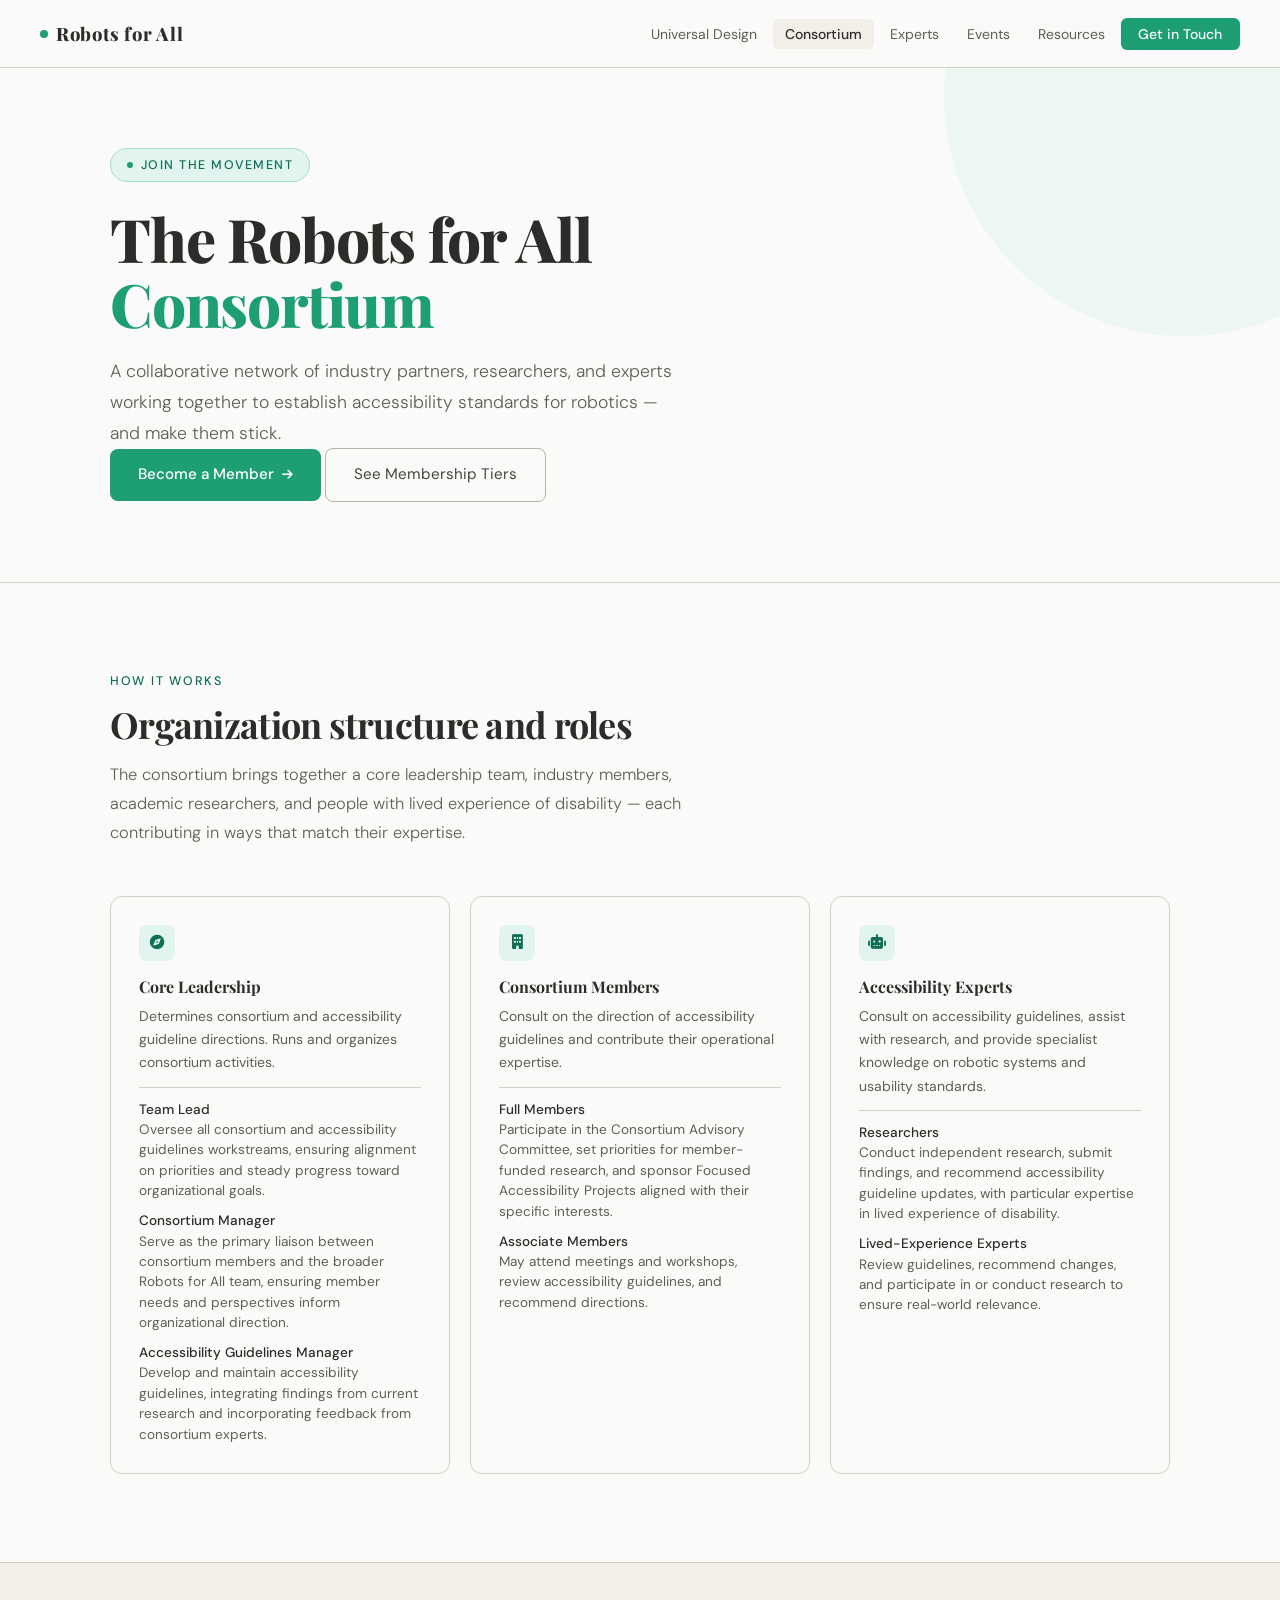
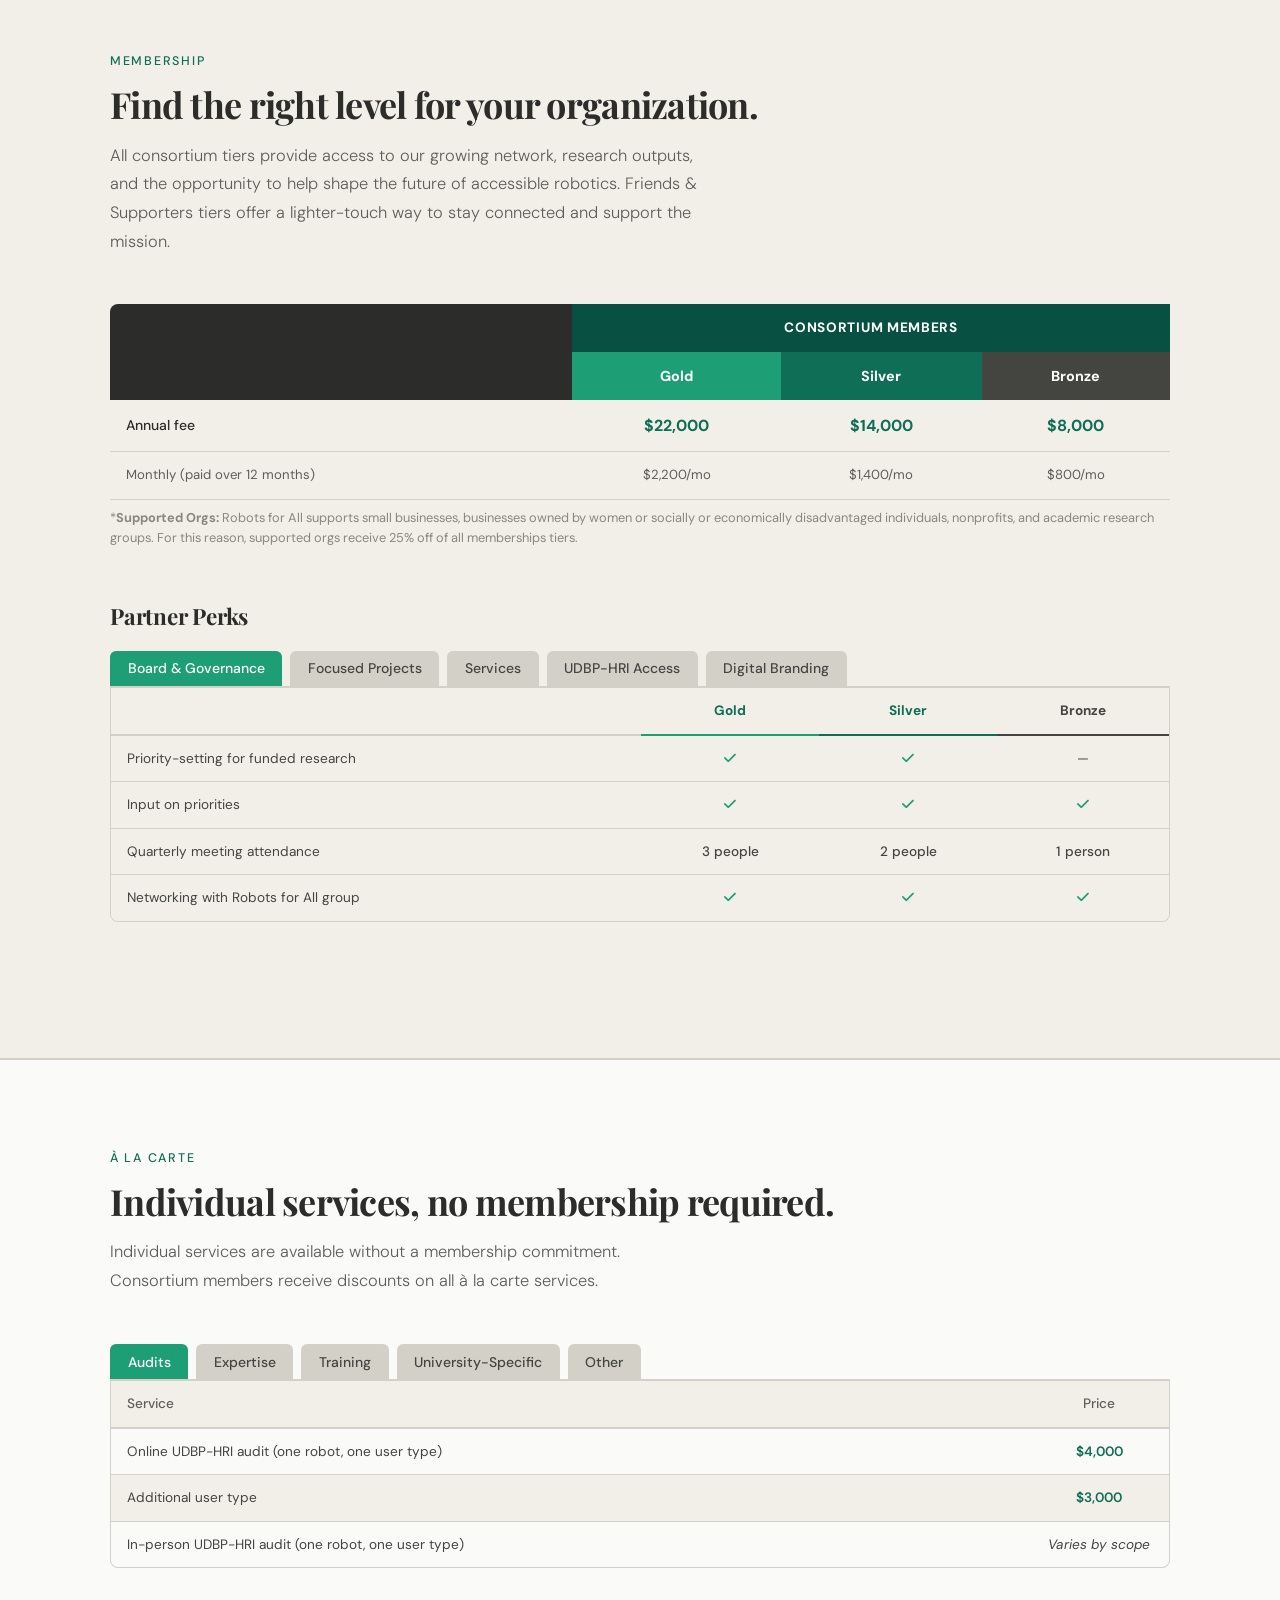
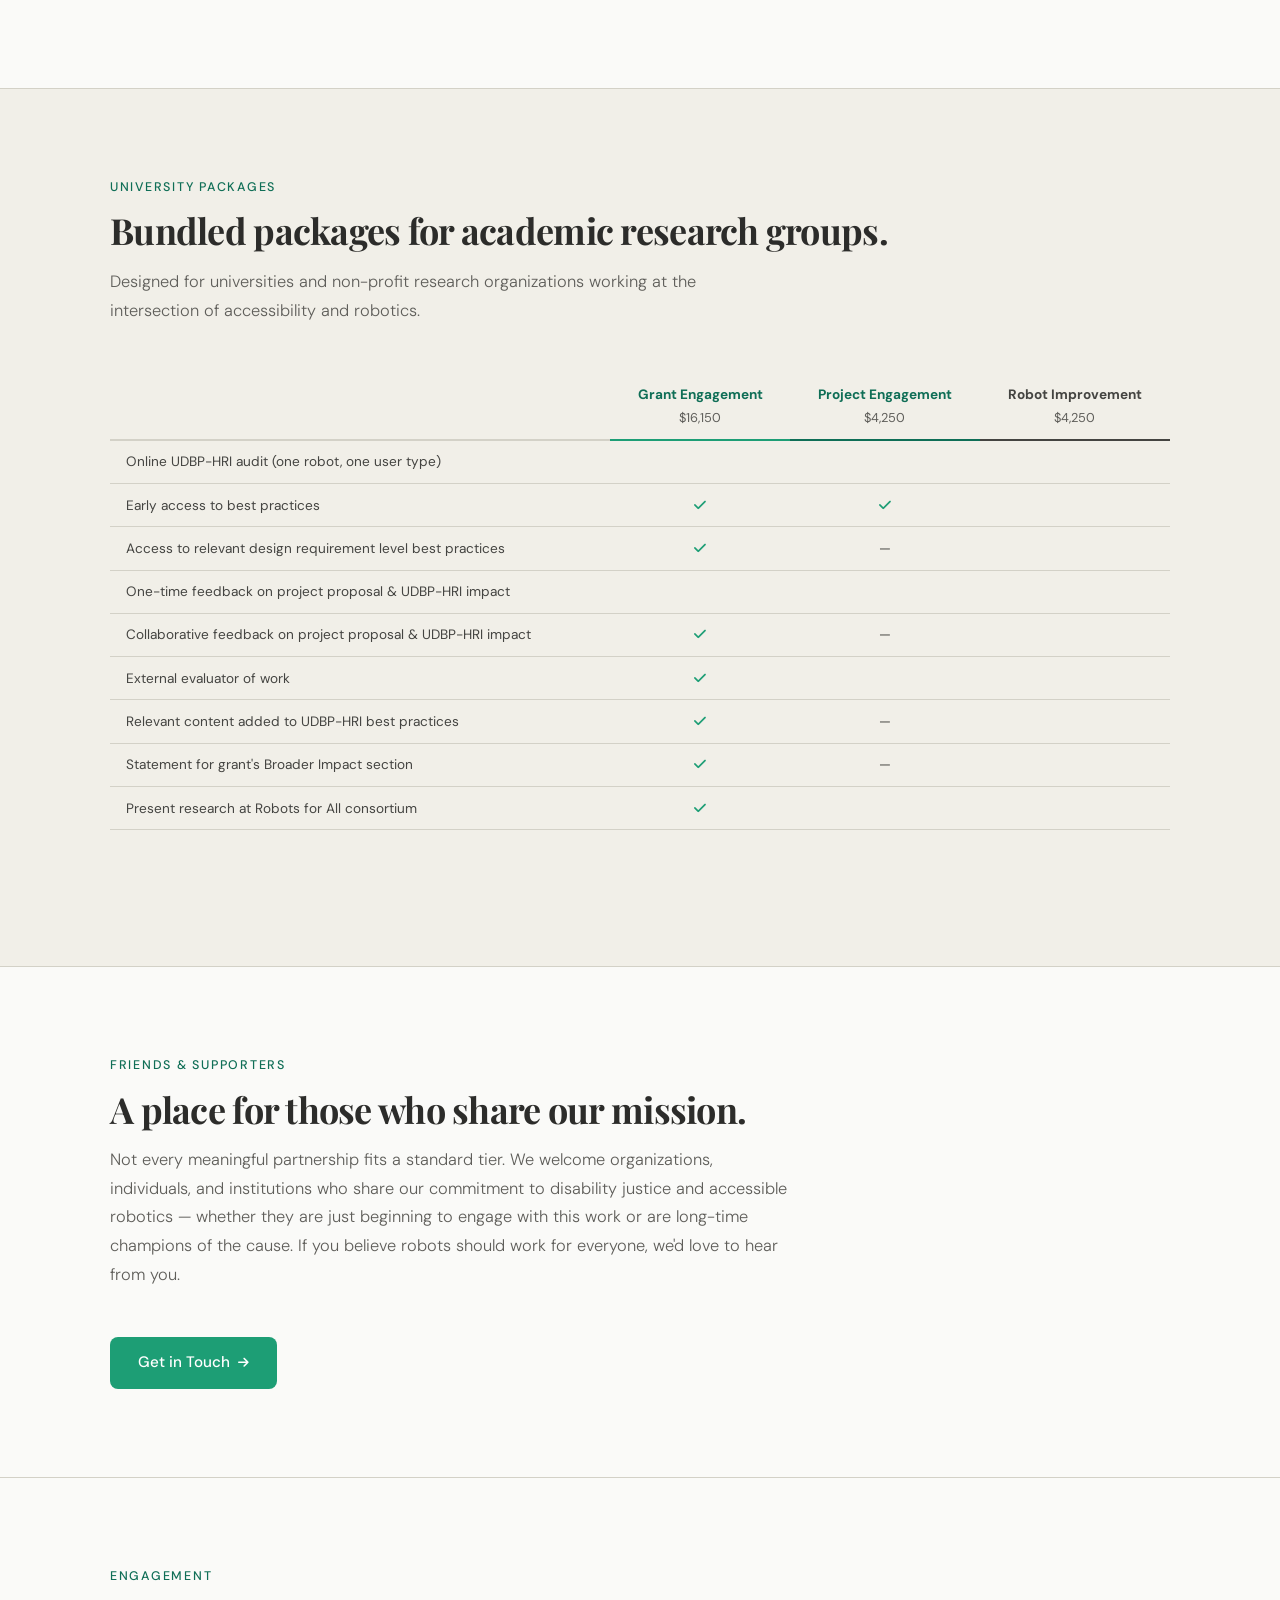
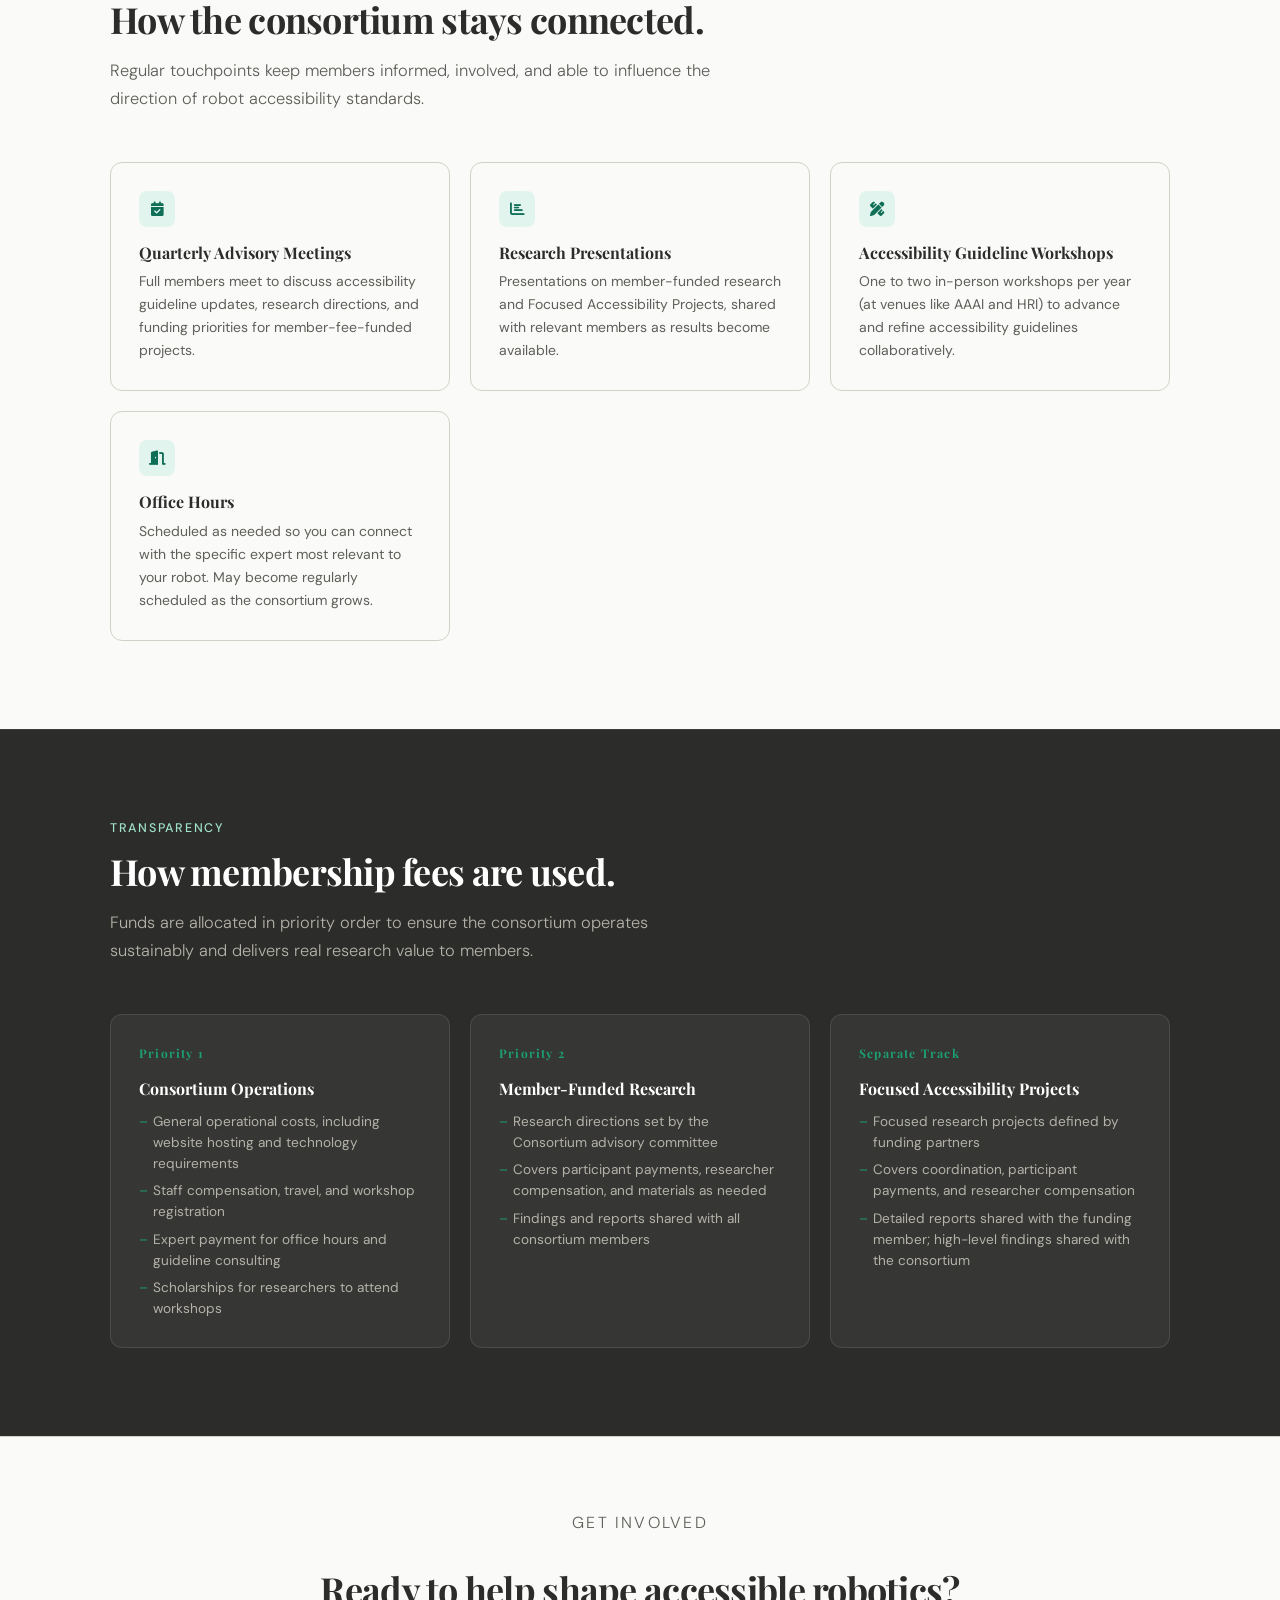
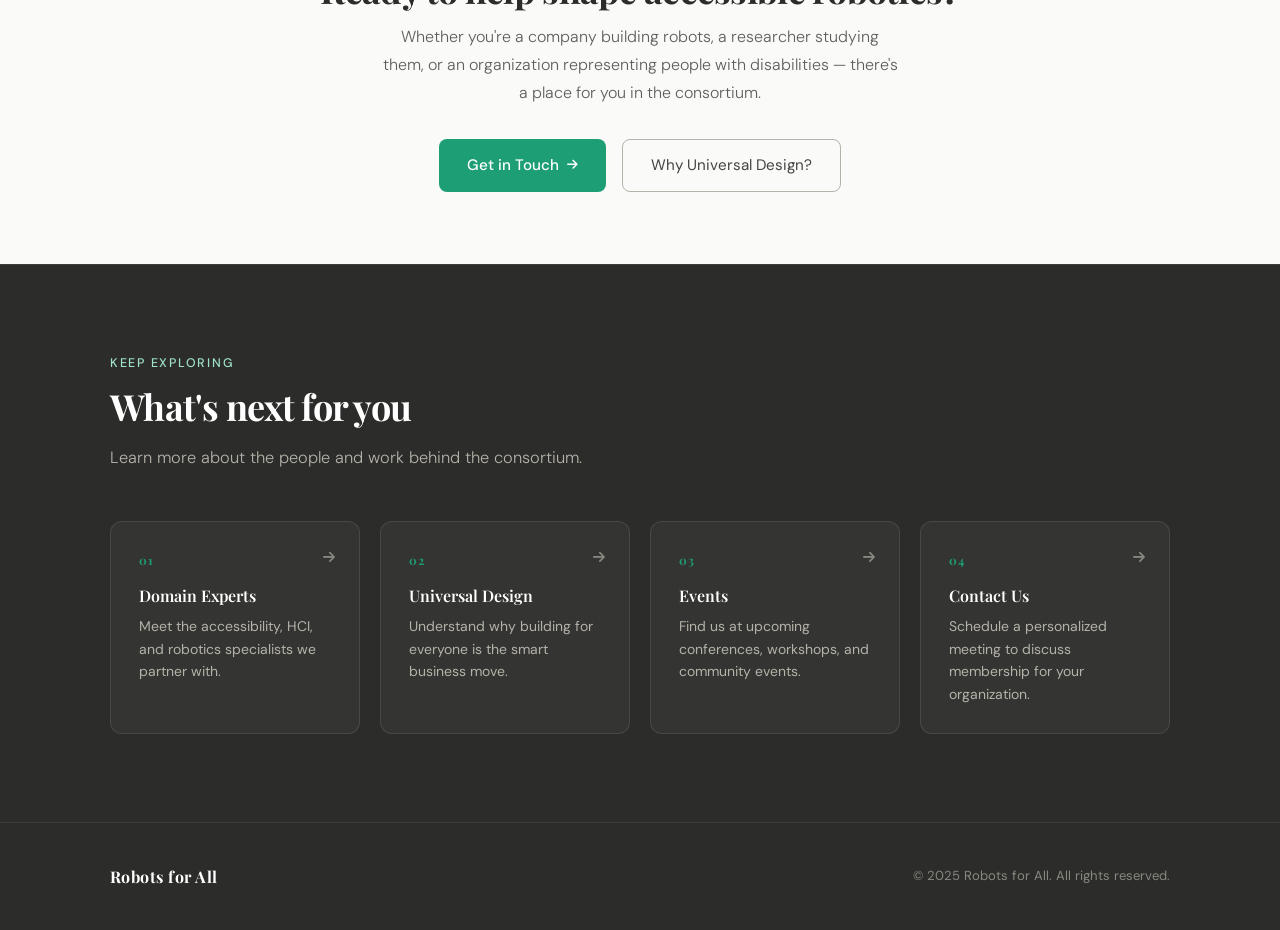
==== commit 882898b3: "supported orgs" ====
--- a/consortium.html
+++ b/consortium.html
@@ -858,16 +858,9 @@
             <td style="padding:0.75rem 1rem; text-align:center; color:var(--gray-600); border-bottom:1px solid var(--gray-100); font-size:0.825rem;">$800/mo</td>
             
           </tr>
-          <tr style="background:var(--amber-50);">
-            <td style="padding:0.75rem 1rem; color:var(--amber-600); font-size:0.825rem;">Supported Orgs* (25% off)</td>
-            <td style="padding:0.75rem 1rem; text-align:center; color:var(--amber-600); font-size:0.825rem;">$16,500</td>
-            <td style="padding:0.75rem 1rem; text-align:center; color:var(--amber-600); font-size:0.825rem;">$10,500</td>
-            <td style="padding:0.75rem 1rem; text-align:center; color:var(--amber-600); font-size:0.825rem;">$6,000</td>
-            
-          </tr>
         </tbody>
       </table>
-      <p style="font-size:0.8rem; color:var(--gray-400); margin-top:0.5rem; line-height:1.6;">*<strong>Supported Orgs:</strong> Robots for All supports small businesses, businesses owned by women or socially or economically disadvantaged individuals, nonprofits, and academic research groups.</p>
+      <p style="font-size:0.8rem; color:var(--gray-400); margin-top:0.5rem; line-height:1.6;">*<strong>Supported Orgs:</strong> Robots for All supports small businesses, businesses owned by women or socially or economically disadvantaged individuals, nonprofits, and academic research groups. For this reason, supported orgs receive 25% off of all memberships tiers.</p>
     </div>
 
     <!-- PARTNER PERKS TABLES -->
@@ -1023,7 +1016,7 @@
           <tbody>
             <tr style="border-bottom:1px solid var(--gray-100);"><td style="padding:0.7rem 1rem; color:var(--gray-800);">Expert office hours (10 hrs)</td><td style="text-align:center; padding:0.7rem 1rem; font-weight:600; color:var(--teal-600);">$4,000</td></tr>
             <tr style="background:var(--gray-50); border-bottom:1px solid var(--gray-100);"><td style="padding:0.7rem 1rem; color:var(--gray-800);">Run focus group on targeted item</td><td style="text-align:center; padding:0.7rem 1rem; font-weight:600; color:var(--teal-600);">$6,000</td></tr>
-            <tr style="border-bottom:1px solid var(--gray-100);"><td style="padding:0.7rem 1rem; color:var(--gray-800);">Design user study</td><td style="text-align:center; padding:0.7rem 1rem; font-weight:600; color:var(--teal-600);">$3,000</td></tr>
+            <tr style="border-bottom:1px solid var(--gray-100);"><td style="padding:0.7rem 1rem; color:var(--gray-800);">Design user study</td><td style="text-align:center; padding:0.7rem 1rem; color:var(--gray-500); font-style:italic;">Varies by scope</td></tr>
             <tr style="background:var(--gray-50); border-bottom:1px solid var(--gray-100);"><td style="padding:0.7rem 1rem; color:var(--gray-800);">Provide feedback on user study</td><td style="text-align:center; padding:0.7rem 1rem; font-weight:600; color:var(--teal-600);">$1,500</td></tr>
             <tr><td style="padding:0.7rem 1rem; color:var(--gray-800);">Run user study</td><td style="text-align:center; padding:0.7rem 1rem; color:var(--gray-500); font-style:italic;">Varies by scope</td></tr>
           </tbody>
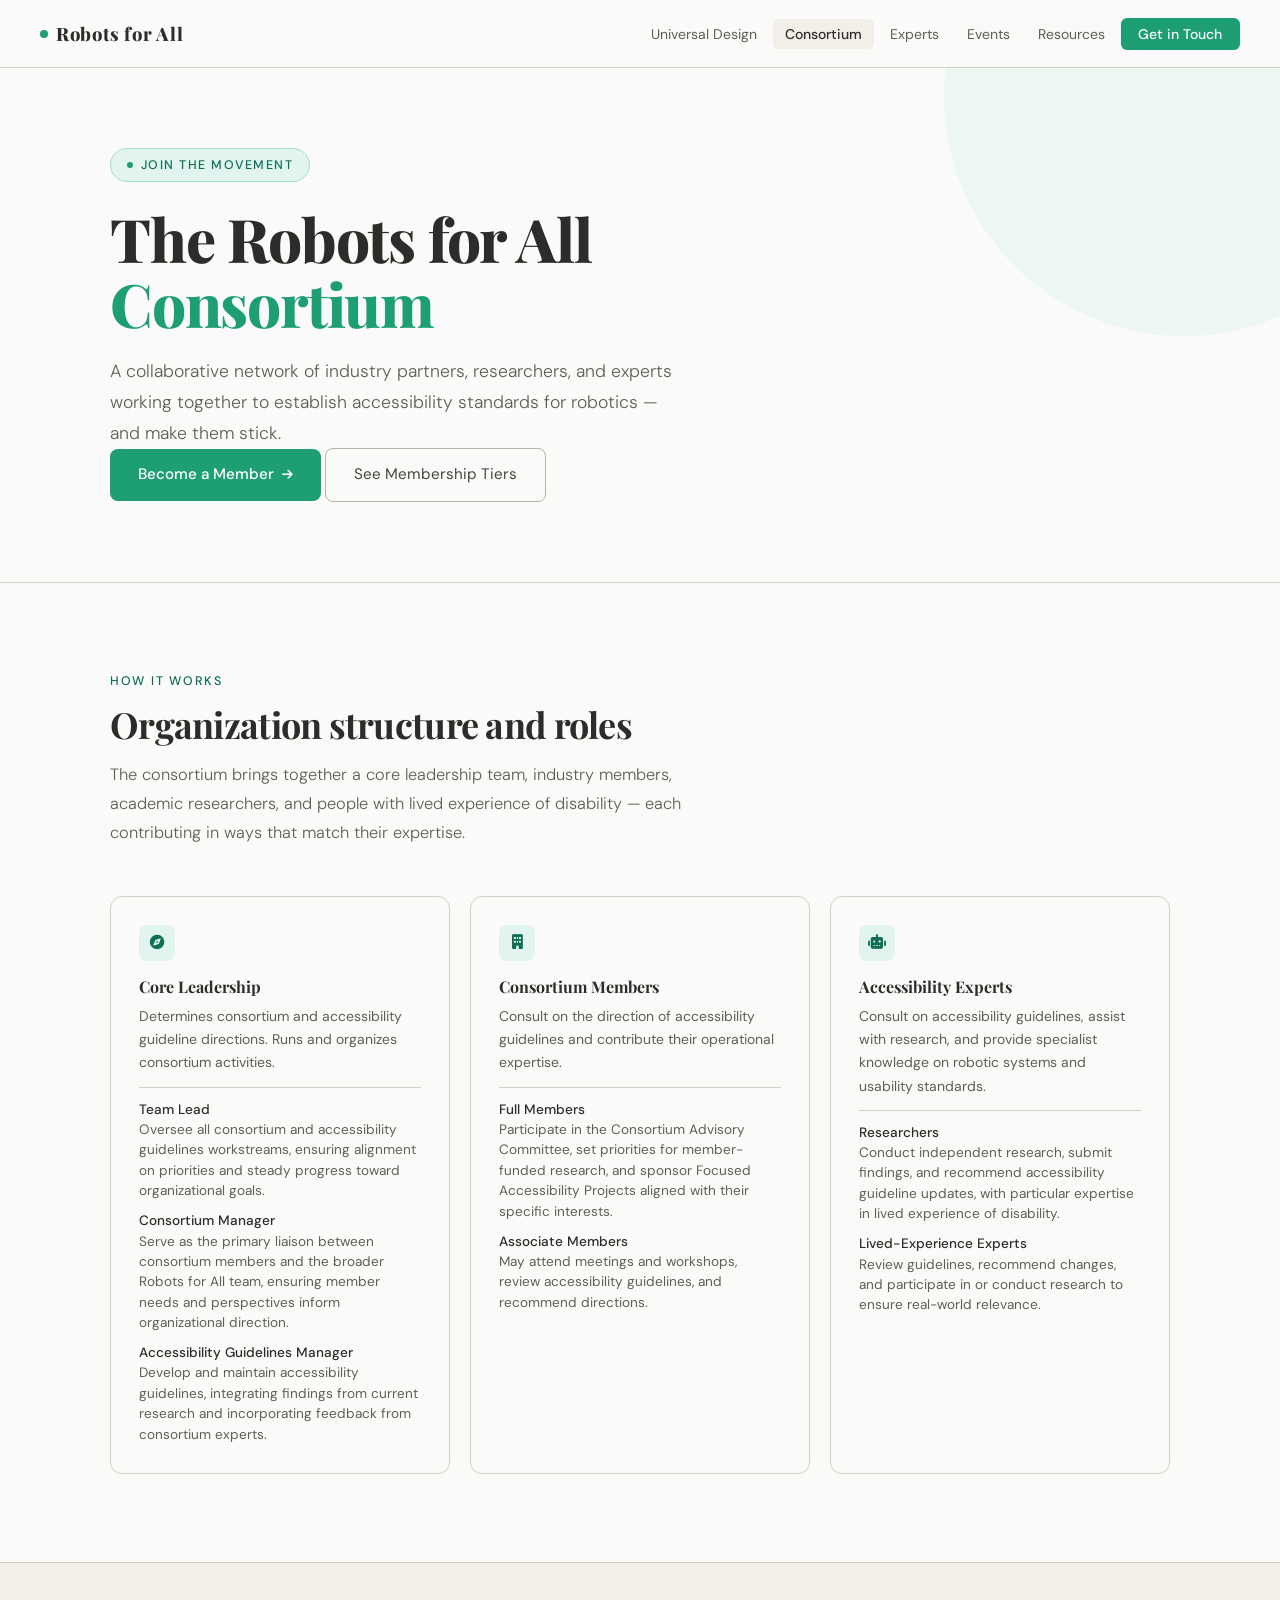
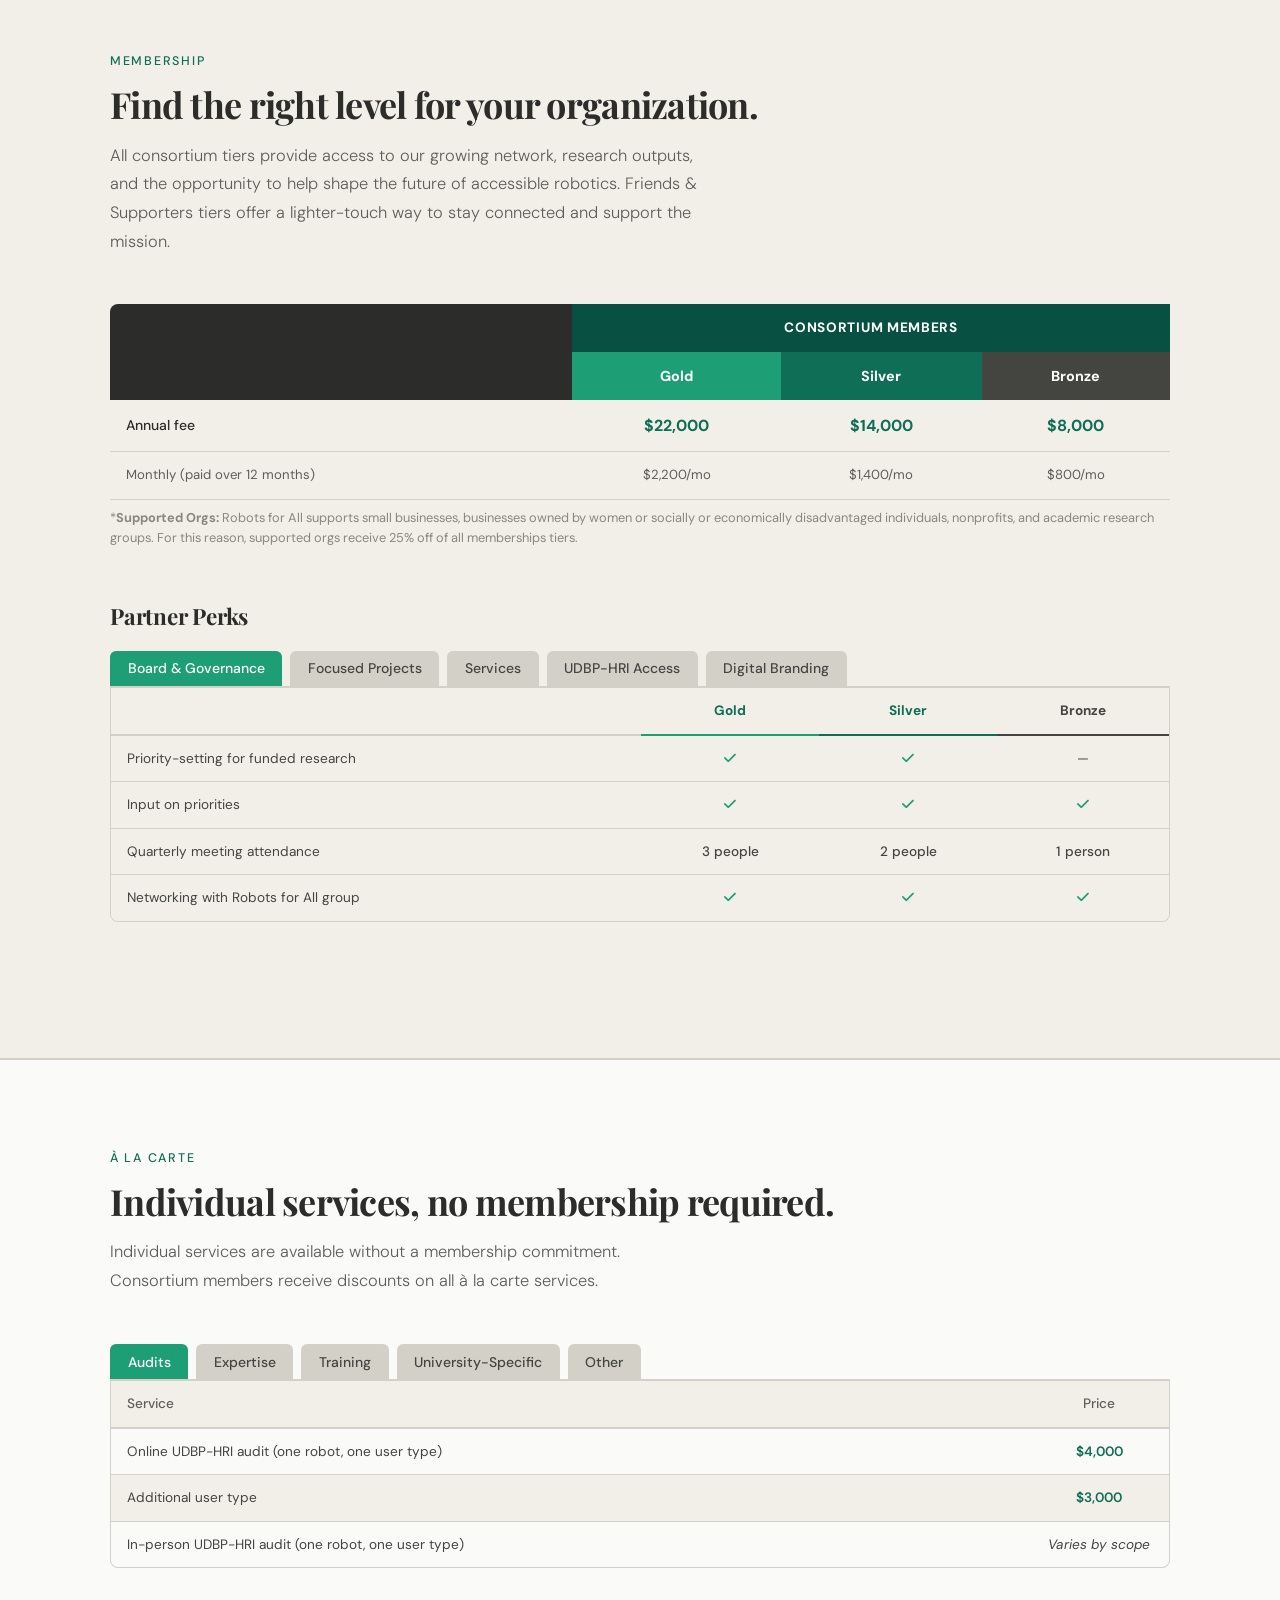
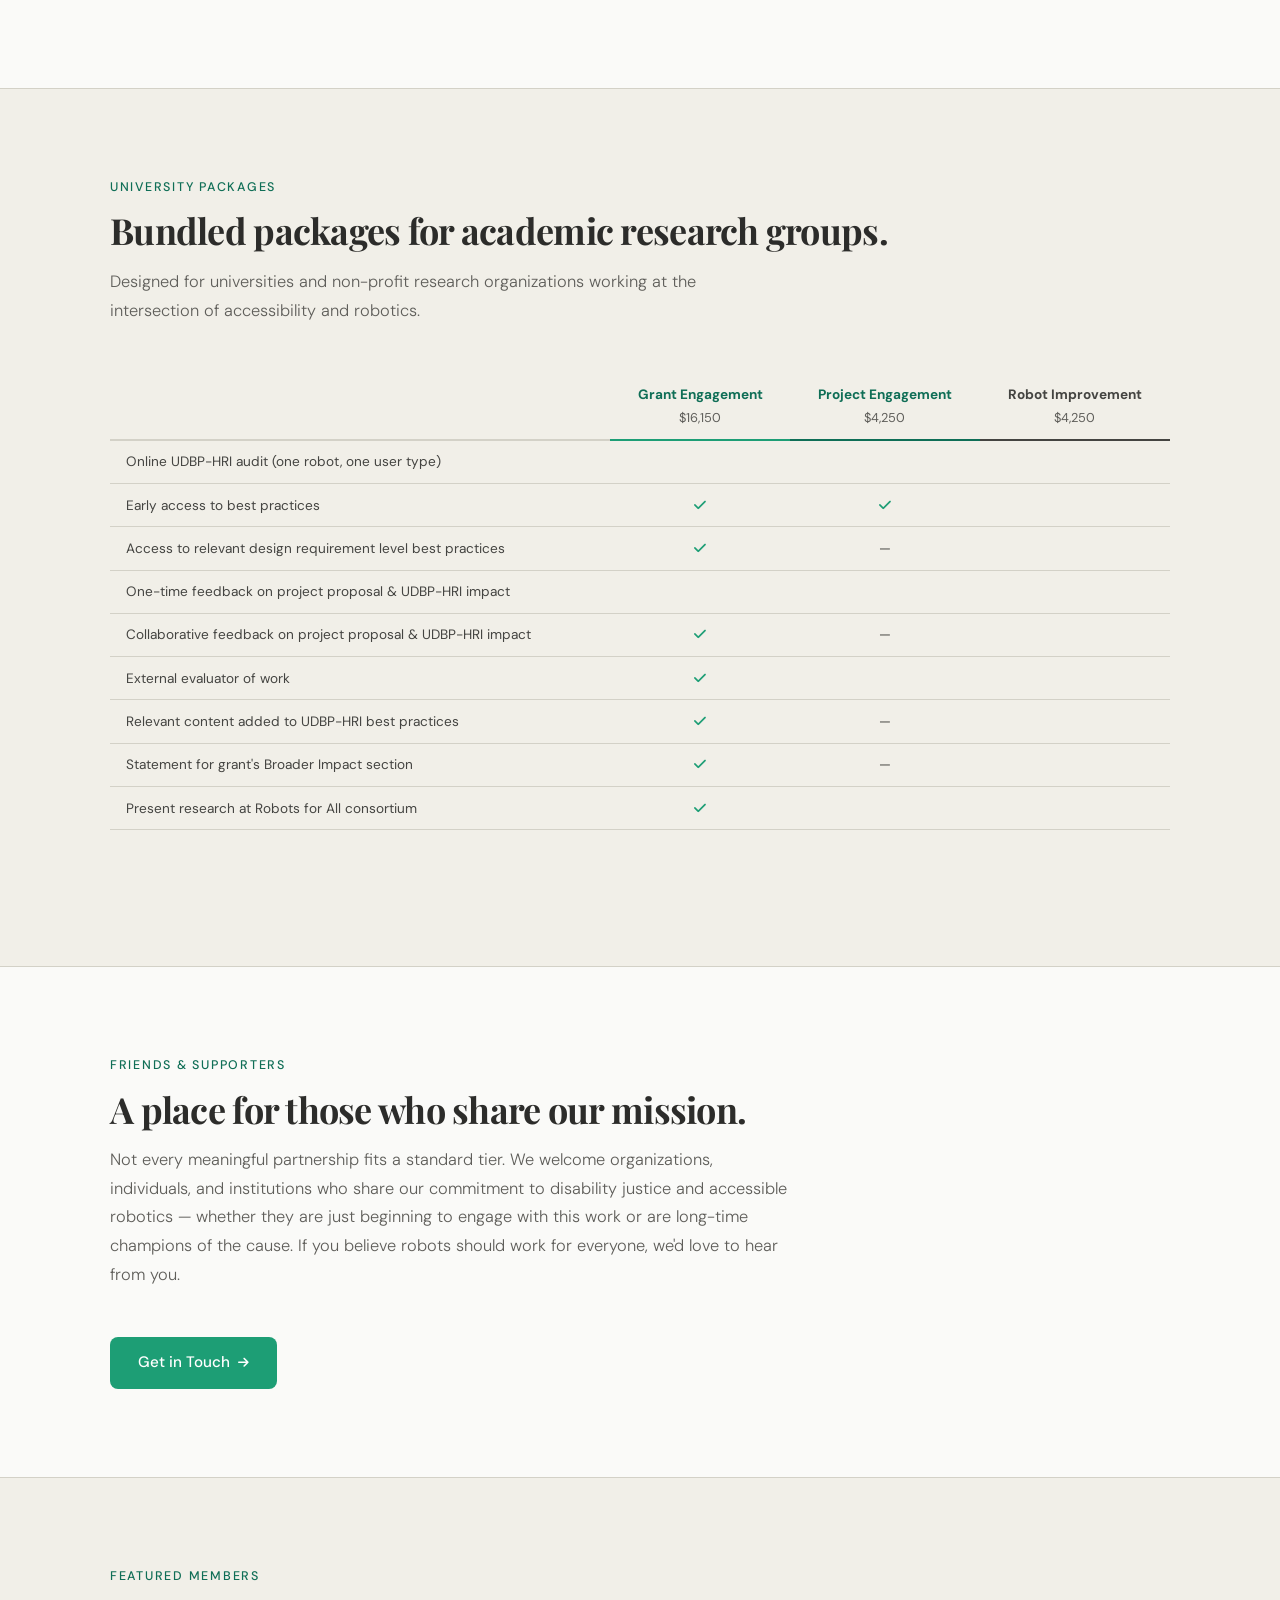
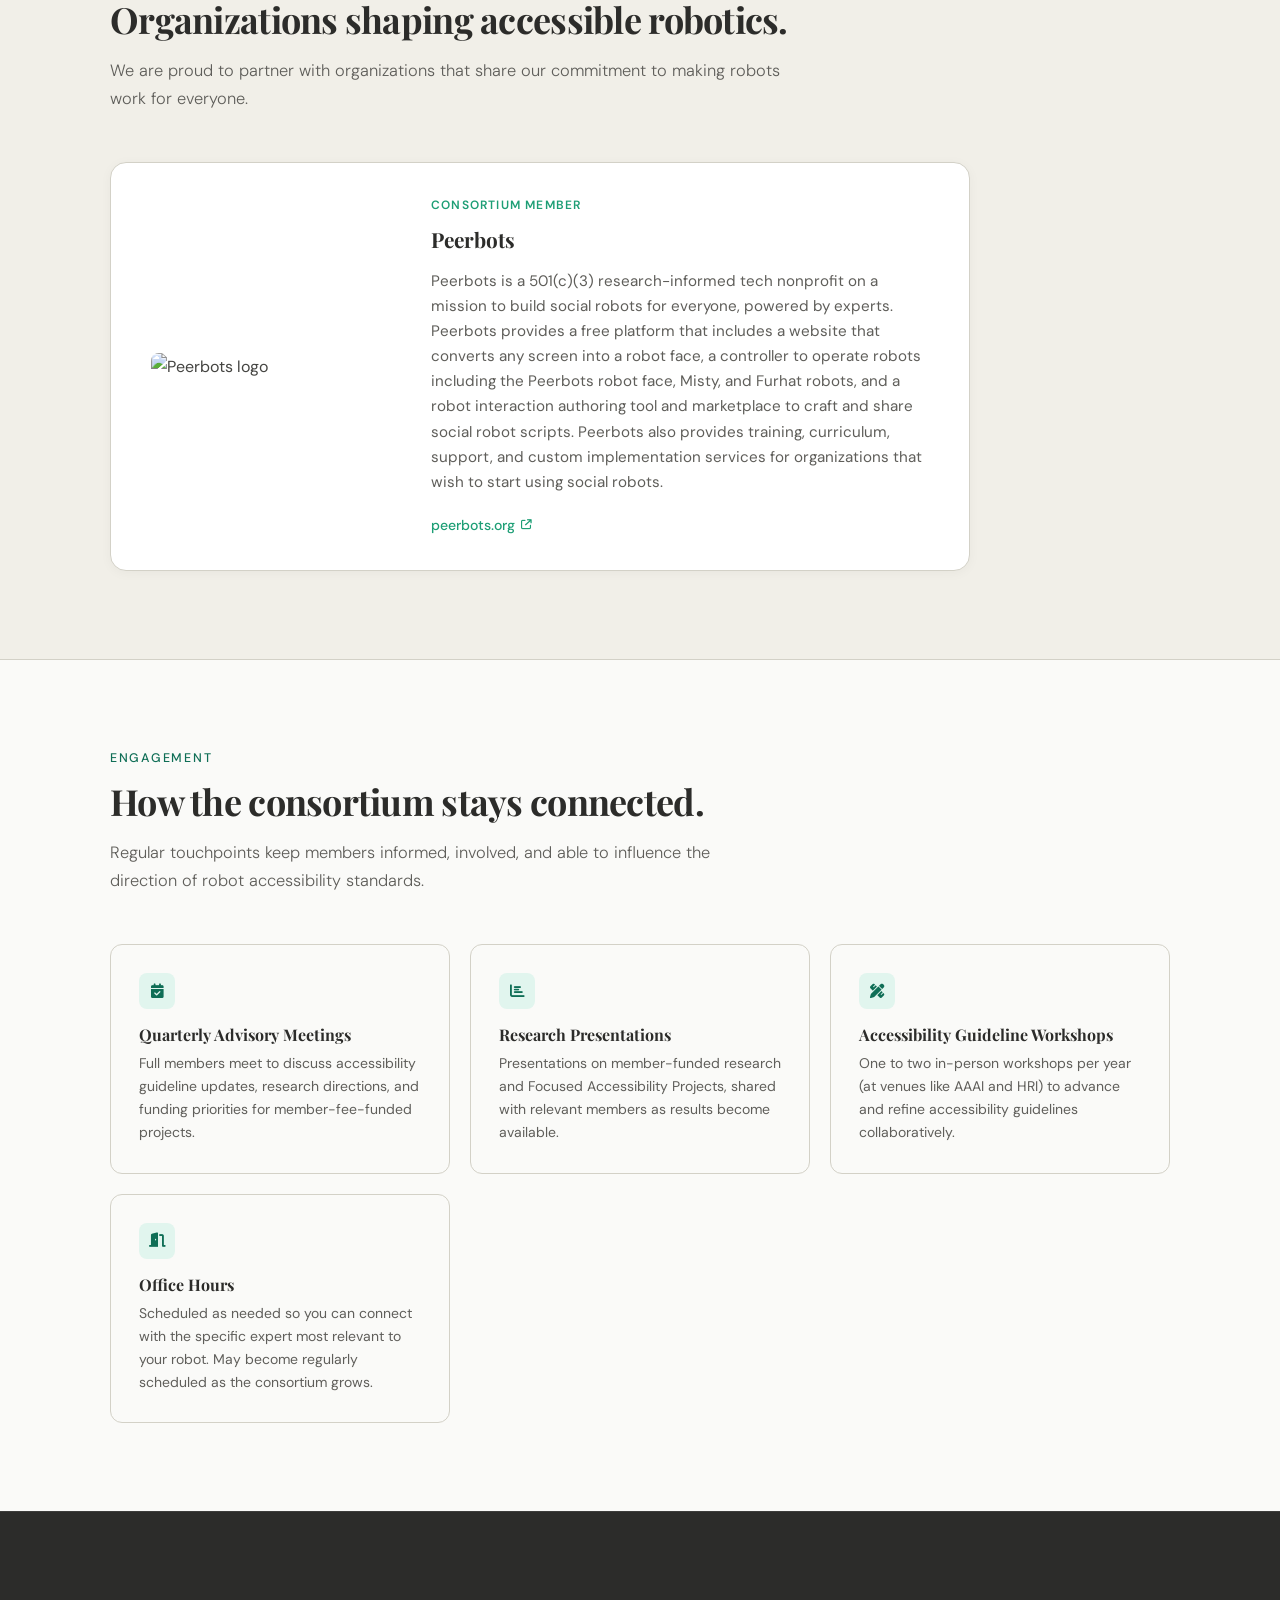
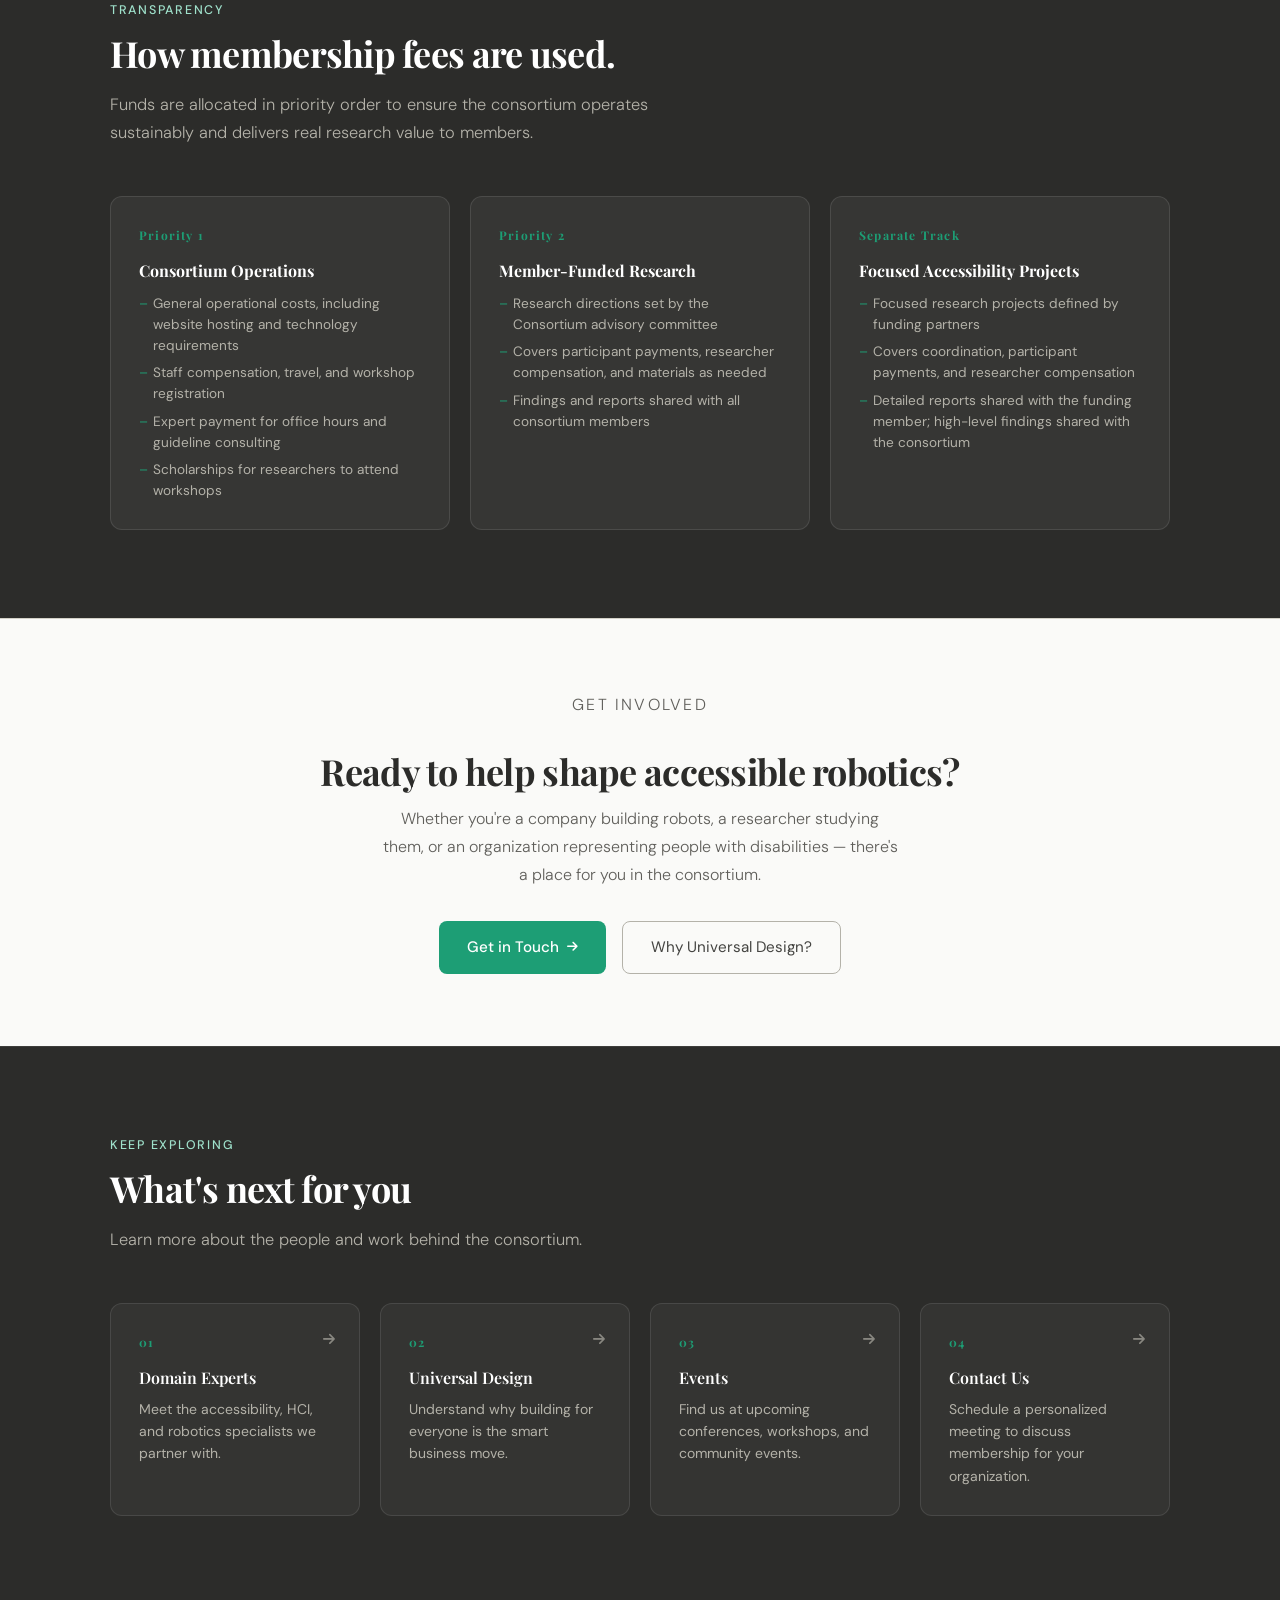
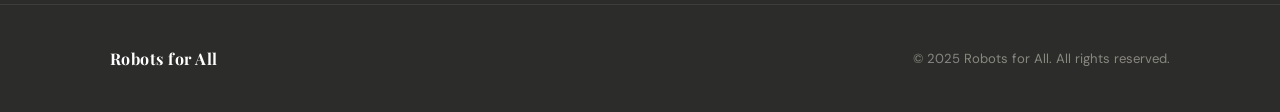
==== commit 703bf27d: "added peerbots" ====
--- a/consortium.html
+++ b/consortium.html
@@ -1015,7 +1015,7 @@
           <thead><tr style="background:var(--gray-50);"><th style="text-align:left; padding:0.7rem 1rem; color:var(--gray-600); font-weight:500; border-bottom:2px solid var(--gray-100);">Service</th><th style="text-align:center; padding:0.7rem 1rem; color:var(--gray-600); font-weight:500; border-bottom:2px solid var(--gray-100); width:140px;">Price</th></tr></thead>
           <tbody>
             <tr style="border-bottom:1px solid var(--gray-100);"><td style="padding:0.7rem 1rem; color:var(--gray-800);">Expert office hours (10 hrs)</td><td style="text-align:center; padding:0.7rem 1rem; font-weight:600; color:var(--teal-600);">$4,000</td></tr>
-            <tr style="background:var(--gray-50); border-bottom:1px solid var(--gray-100);"><td style="padding:0.7rem 1rem; color:var(--gray-800);">Run focus group on targeted item</td><td style="text-align:center; padding:0.7rem 1rem; font-weight:600; color:var(--teal-600);">$6,000</td></tr>
+            <tr style="background:var(--gray-50); border-bottom:1px solid var(--gray-100);"><td style="padding:0.7rem 1rem; color:var(--gray-800);">Run focus group on targeted item</td><td style="text-align:center; padding:0.7rem 1rem; font-weight:600; color:var(--teal-600);">$8,000--14,000</td></tr>
             <tr style="border-bottom:1px solid var(--gray-100);"><td style="padding:0.7rem 1rem; color:var(--gray-800);">Design user study</td><td style="text-align:center; padding:0.7rem 1rem; color:var(--gray-500); font-style:italic;">Varies by scope</td></tr>
             <tr style="background:var(--gray-50); border-bottom:1px solid var(--gray-100);"><td style="padding:0.7rem 1rem; color:var(--gray-800);">Provide feedback on user study</td><td style="text-align:center; padding:0.7rem 1rem; font-weight:600; color:var(--teal-600);">$1,500</td></tr>
             <tr><td style="padding:0.7rem 1rem; color:var(--gray-800);">Run user study</td><td style="text-align:center; padding:0.7rem 1rem; color:var(--gray-500); font-style:italic;">Varies by scope</td></tr>
@@ -1107,6 +1107,34 @@
     <a href="contact.html" class="btn-primary" style="display:inline-flex; align-items:center; gap:0.5rem;">
       Get in Touch <i class="fa-solid fa-arrow-right" style="font-size:0.8em;"></i>
     </a>
+  </div>
+</section>
+
+<!-- FEATURED MEMBERS -->
+<section id="featured-members" style="background: var(--gray-50); border-top: 1px solid var(--gray-100);">
+  <div class="container">
+    <p class="section-label">Featured Members</p>
+    <h2>Organizations shaping accessible robotics.</h2>
+    <p class="section-intro" style="max-width: 680px;">
+      We are proud to partner with organizations that share our commitment to making robots work for everyone.
+    </p>
+
+    <div style="display: flex; align-items: center; gap: 2.5rem; background: #fff; border-radius: 16px; border: 1px solid var(--gray-100); padding: 2rem 2.5rem; max-width: 860px; margin-top: 2rem; box-shadow: 0 2px 12px rgba(0,0,0,0.04);">
+      <div style="flex-shrink: 0; width: 240px;">
+        <img src="img/partners/Peerbots.png" alt="Peerbots logo" style="width: 100%; height: auto; border-radius: 8px; display: block;">
+      </div>
+      <div style="flex: 1;">
+        <div style="font-size: 0.75rem; font-weight: 600; letter-spacing: 0.1em; text-transform: uppercase; color: var(--teal-400); margin-bottom: 0.4rem;">Consortium Member</div>
+        <h3 style="font-family: 'Playfair Display', serif; font-size: 1.3rem; font-weight: 700; color: var(--gray-900); margin-bottom: 0.75rem;">Peerbots</h3>
+        <p style="font-size: 0.95rem; color: var(--gray-600); line-height: 1.65; margin-bottom: 1rem;">
+          Peerbots is a 501(c)(3) research-informed tech nonprofit on a mission to build social robots for everyone, powered by experts. Peerbots provides a free platform that includes a website that converts any screen into a robot face, a controller to operate robots including the Peerbots robot face, Misty, and Furhat robots, and a robot interaction authoring tool and marketplace to craft and share social robot scripts. Peerbots also provides training, curriculum, support, and custom implementation services for organizations that wish to start using social robots.
+        </p>
+        <a href="https://peerbots.org" target="_blank" style="display: inline-flex; align-items: center; gap: 0.4rem; font-size: 0.88rem; font-weight: 500; color: var(--teal-400); text-decoration: none;">
+          peerbots.org <i class="fa-solid fa-arrow-up-right-from-square" style="font-size: 0.75em;"></i>
+        </a>
+      </div>
+    </div>
+
   </div>
 </section>
 
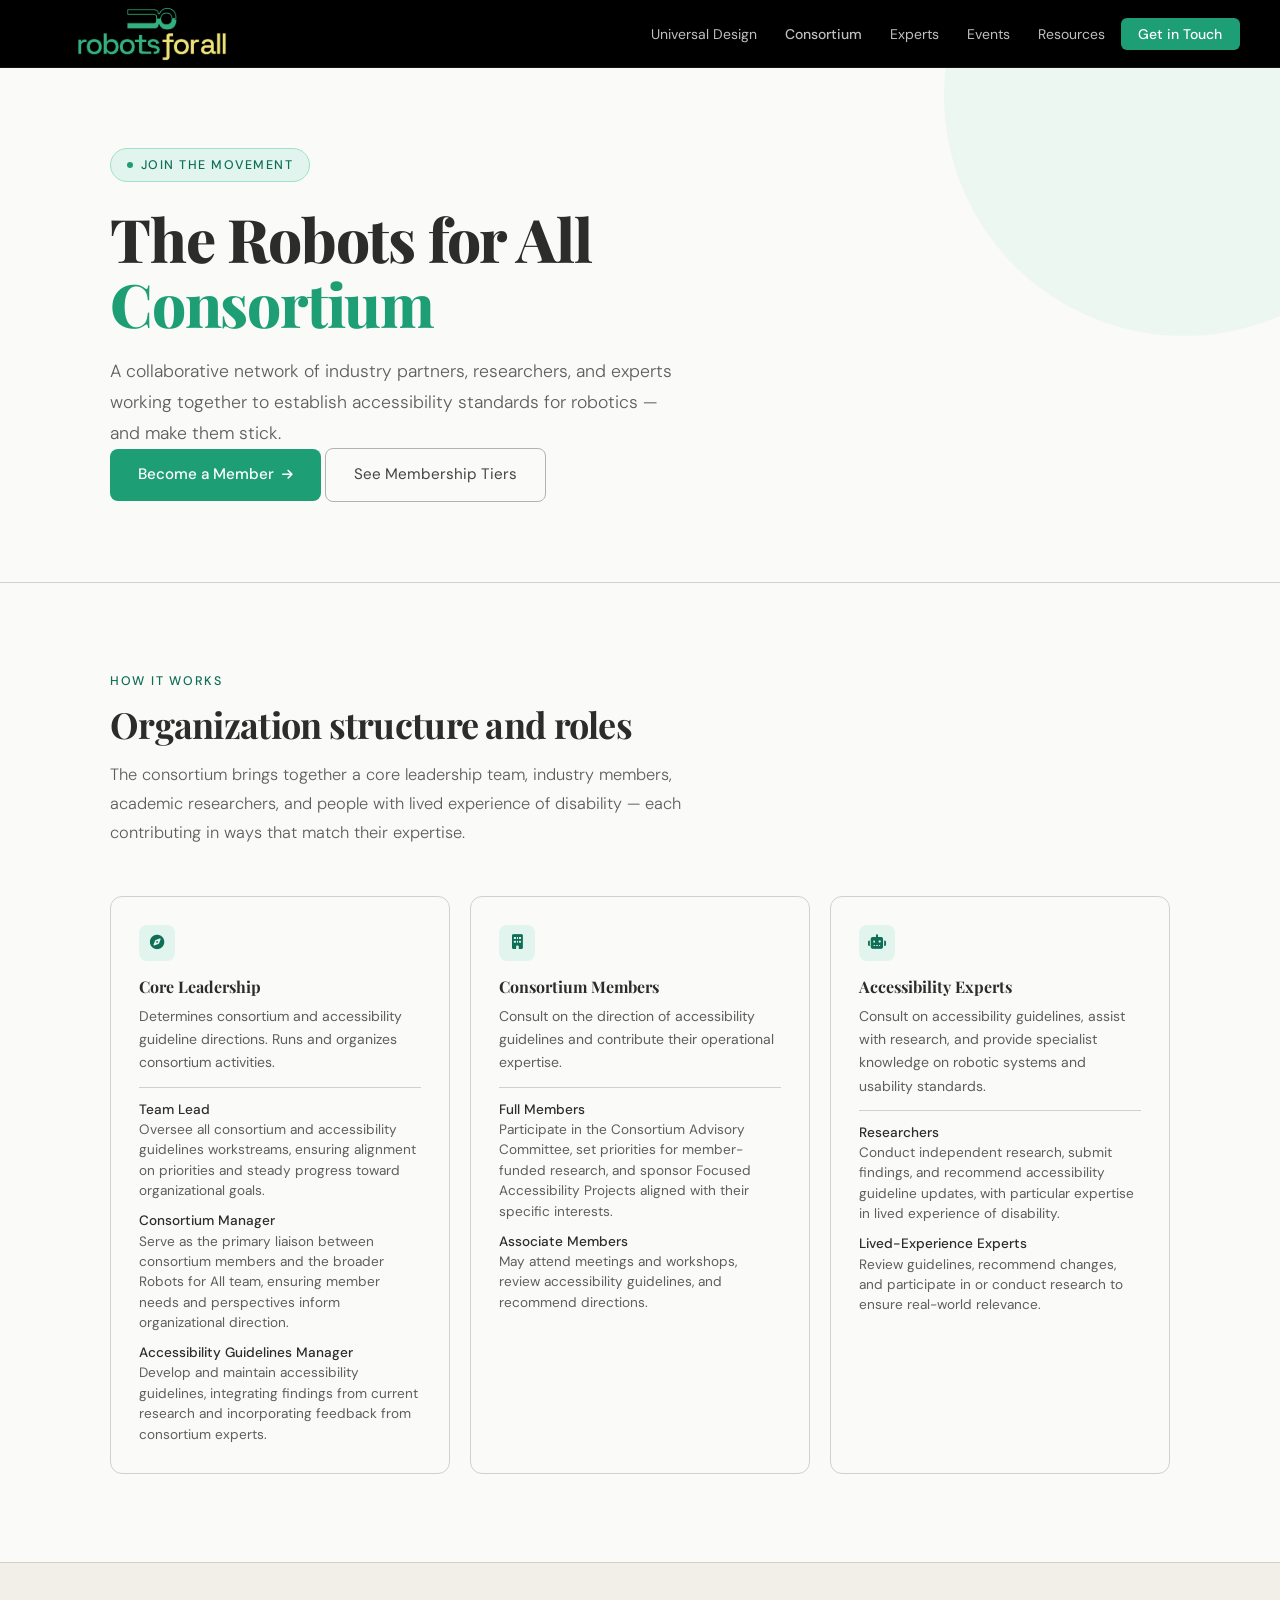
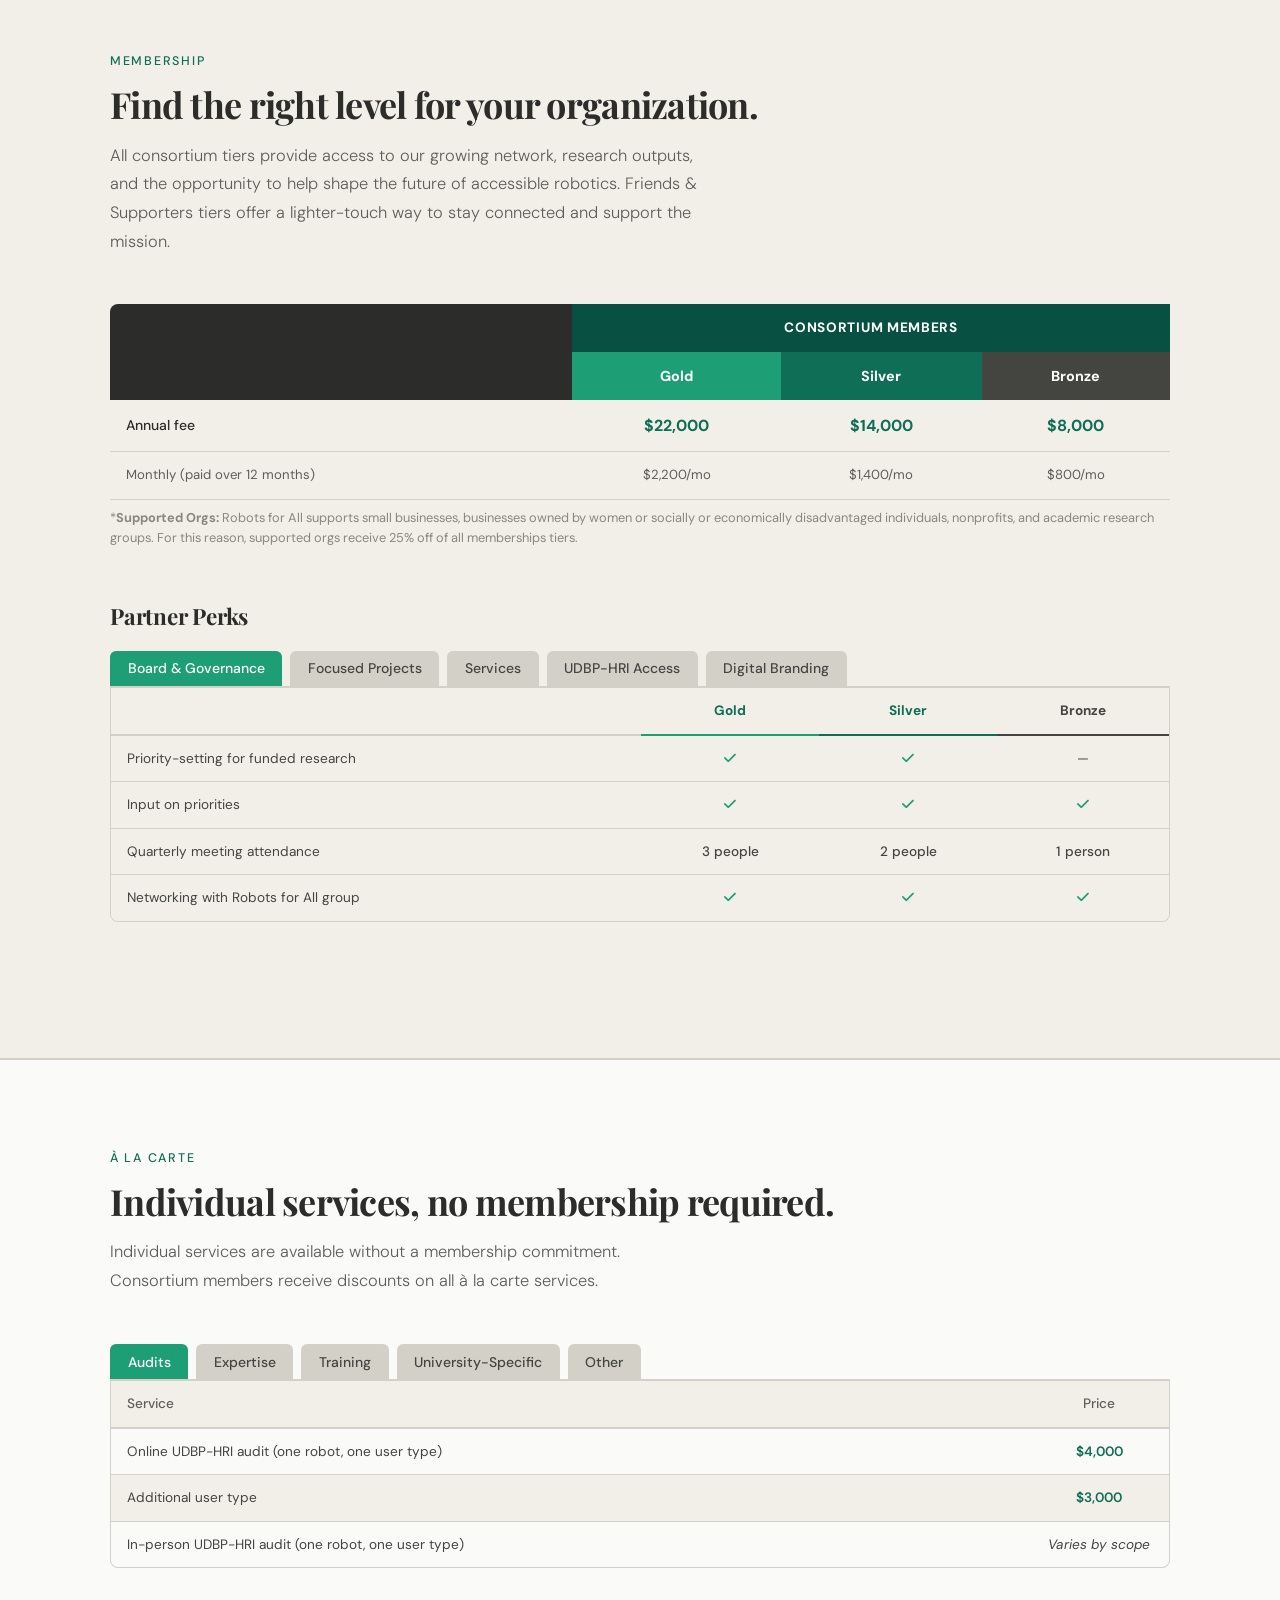
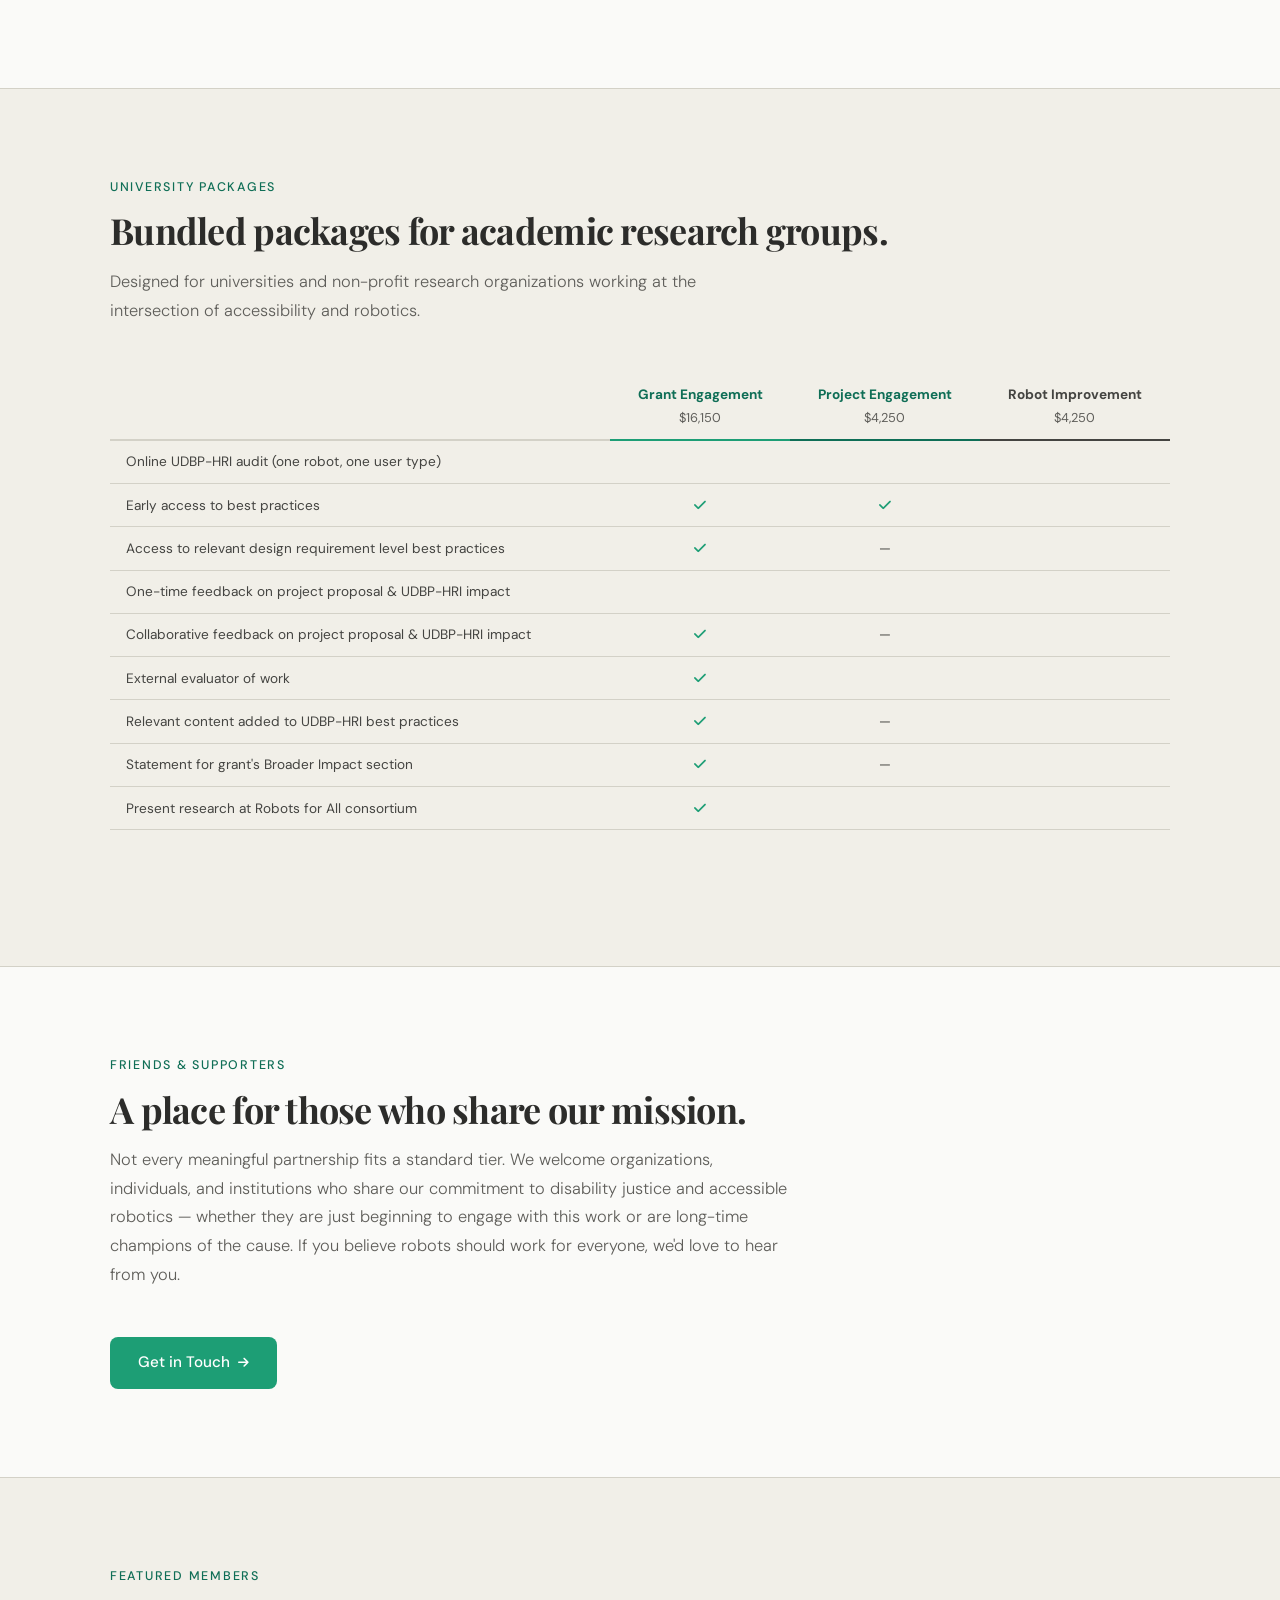
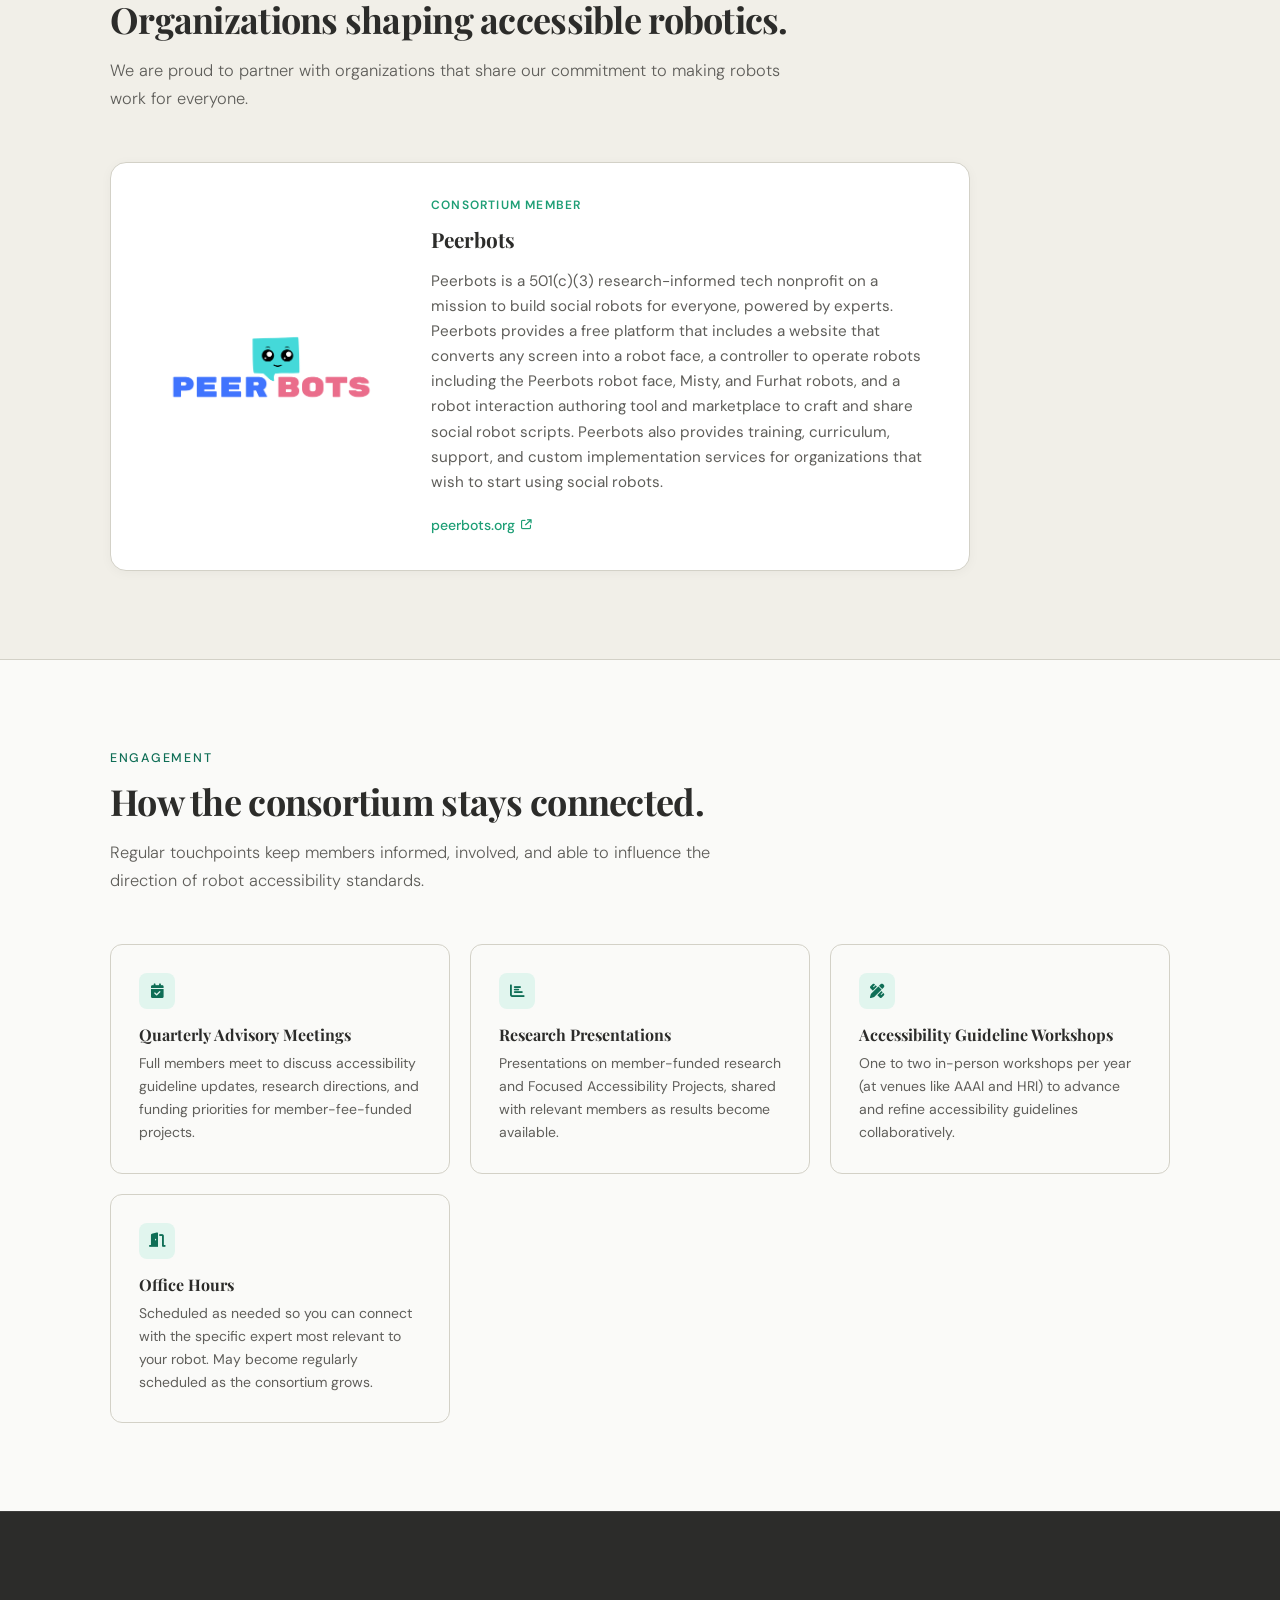
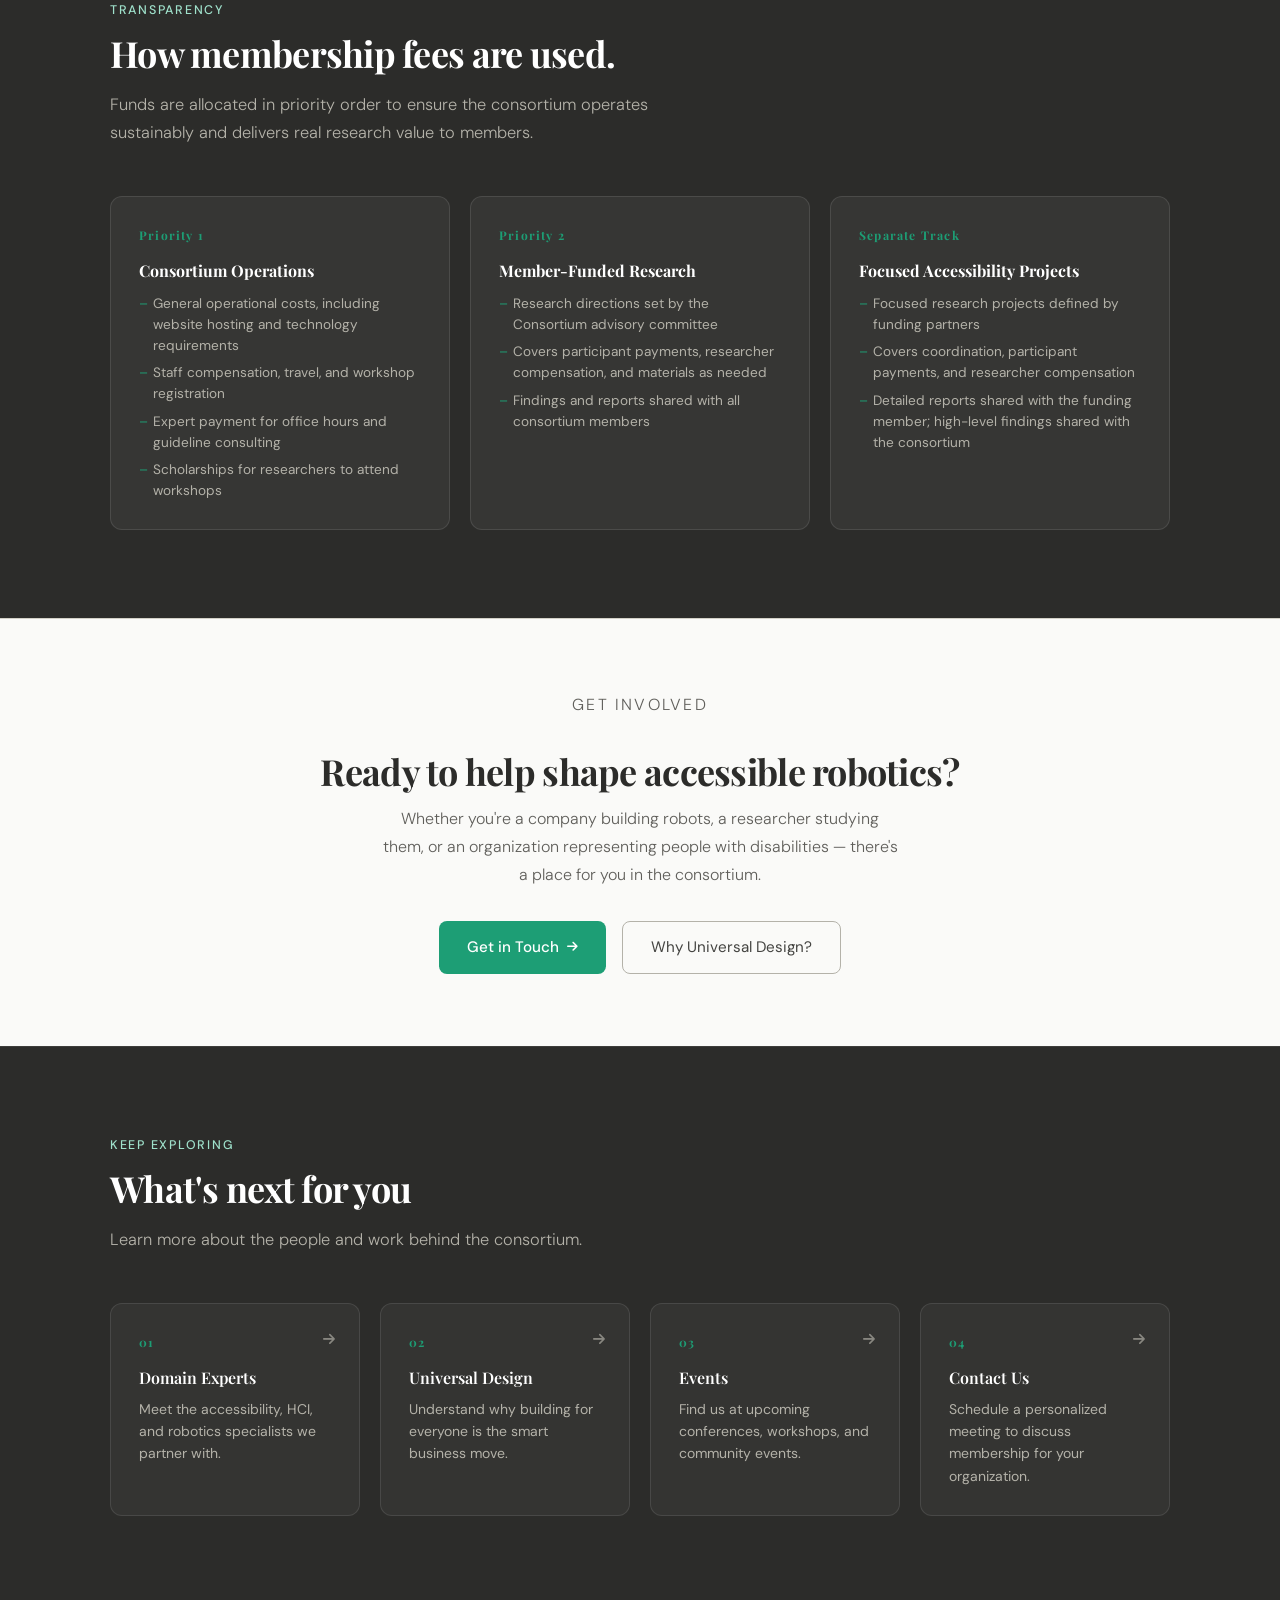
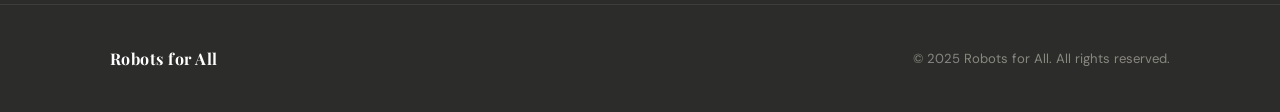
==== commit 358a9abd: "Add files via upload" ====
--- a/consortium.html
+++ b/consortium.html
@@ -2,6 +2,7 @@
 <html lang="en">
 <head>
 <title>Consortium — Robots for All</title>
+<link rel="icon" type="image/png" href="img/logo/faviconColour.png">
 <meta charset="UTF-8">
 <meta name="viewport" content="width=device-width, initial-scale=1">
 <link rel="preconnect" href="https://fonts.googleapis.com">
@@ -54,10 +55,8 @@
     position: fixed;
     top: 0; left: 0; right: 0;
     height: var(--nav-height);
-    background: rgba(250, 250, 248, 0.92);
-    backdrop-filter: blur(12px);
-    -webkit-backdrop-filter: blur(12px);
-    border-bottom: 1px solid var(--gray-100);
+    background: #000000;
+    border-bottom: 1px solid rgba(255,255,255,0.08);
     z-index: 100;
     display: flex;
     align-items: center;
@@ -66,23 +65,16 @@
   }
  
   .nav-logo {
-    font-family: 'Playfair Display', sans-serif;
-    font-weight: 800;
-    font-size: 1.15rem;
-    letter-spacing: 0.04em;
-    color: var(--gray-900);
     text-decoration: none;
     margin-right: auto;
     display: flex;
     align-items: center;
-    gap: 0.5rem;
-  }
- 
-  .nav-logo span {
-    display: inline-block;
-    width: 8px; height: 8px;
-    border-radius: 50%;
-    background: var(--teal-400);
+  }
+
+  .nav-logo img {
+    height: 108px;
+    width: auto;
+    display: block;
   }
  
   .nav-links {
@@ -96,7 +88,7 @@
     text-decoration: none;
     font-size: 0.875rem;
     font-weight: 400;
-    color: var(--gray-600);
+    color: rgba(255,255,255,0.75);
     padding: 0.4rem 0.75rem;
     border-radius: 6px;
     transition: color 0.2s, background 0.2s;
@@ -104,7 +96,7 @@
   }
  
   .nav-links a:hover,
-  .nav-links a.active { color: var(--gray-900); background: var(--gray-50); }
+  .nav-links a:hover { color: #ffffff; background: rgba(255,255,255,0.1); }
   .nav-links a.active { font-weight: 500; }
  
   .nav-cta {
@@ -708,7 +700,7 @@
 <!-- NAV -->
 <nav>
   <a href="index.html" class="nav-logo">
-    <span></span>Robots for All
+    <img src="img/logo/PrimaryLogoColour.png" alt="Robots For All Logo">
   </a>
   <ul class="nav-links">
     <li><a href="universaldesign.html">Universal Design</a></li>
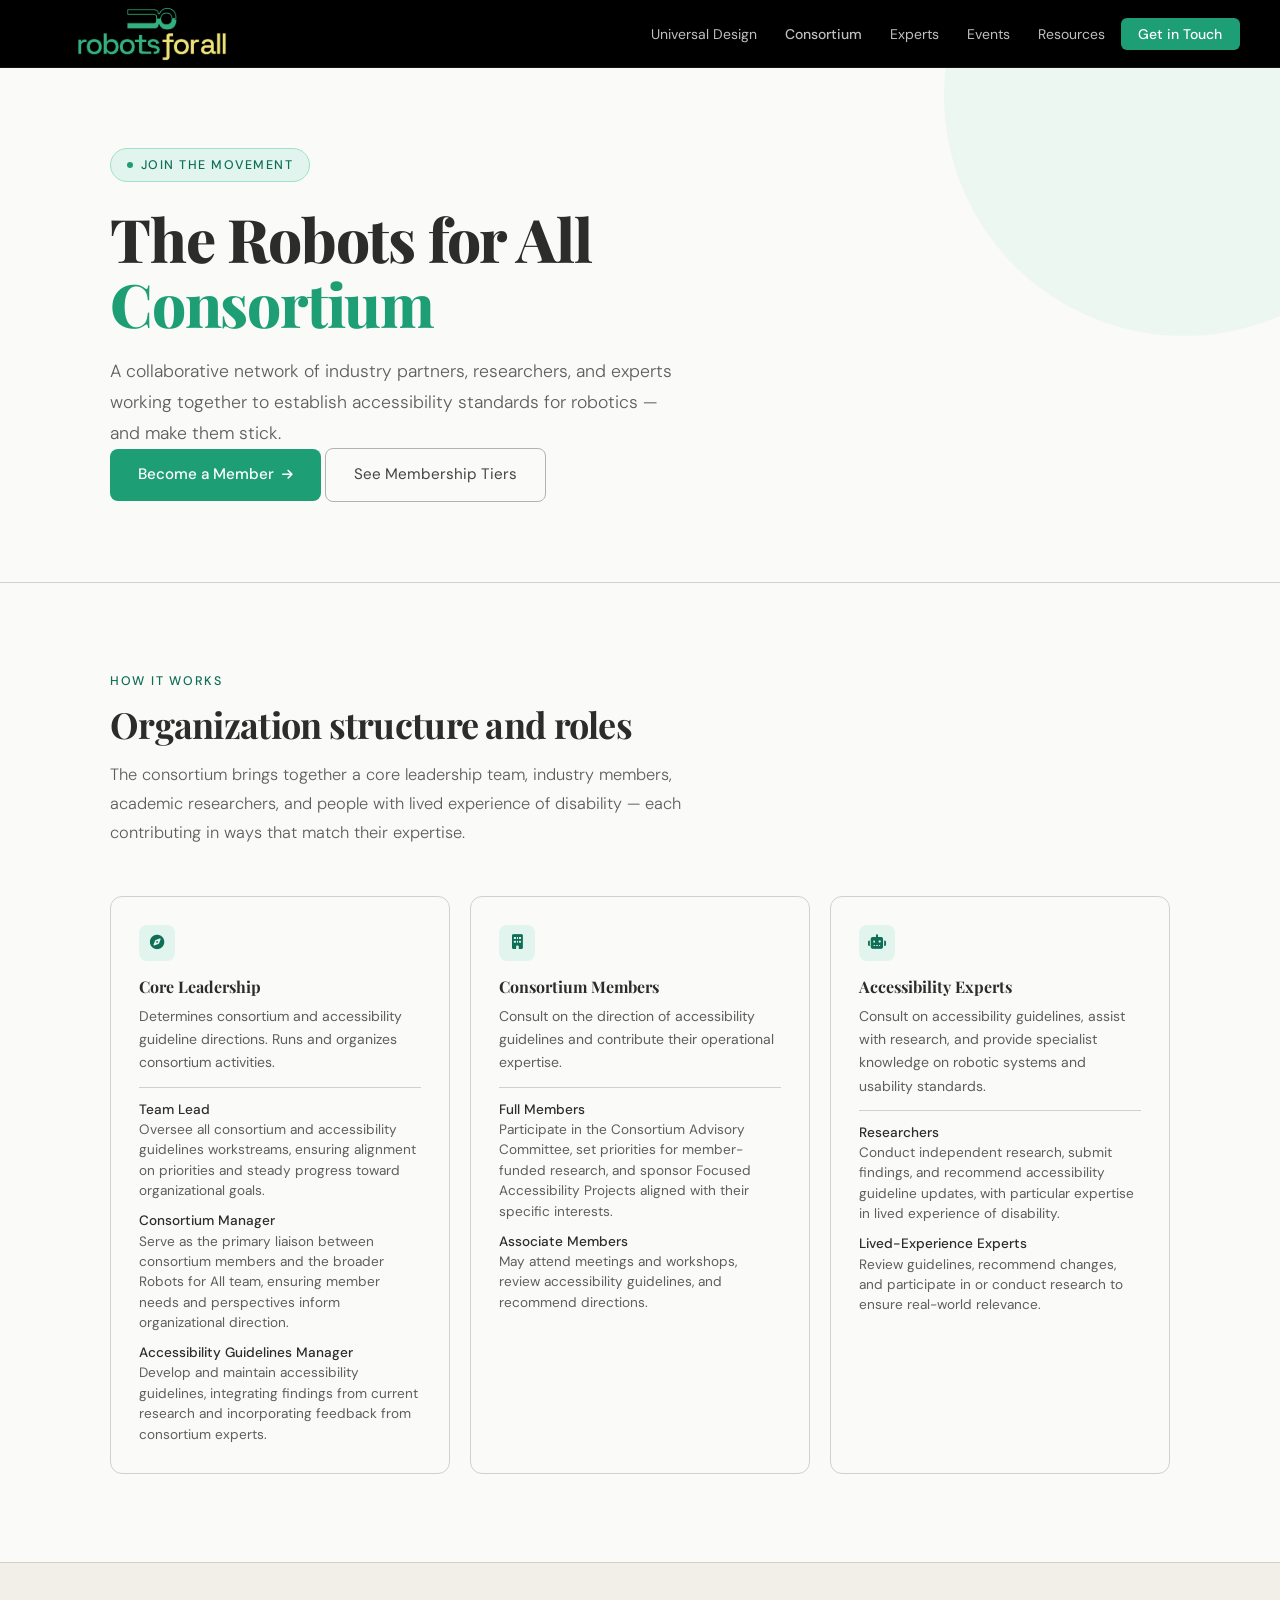
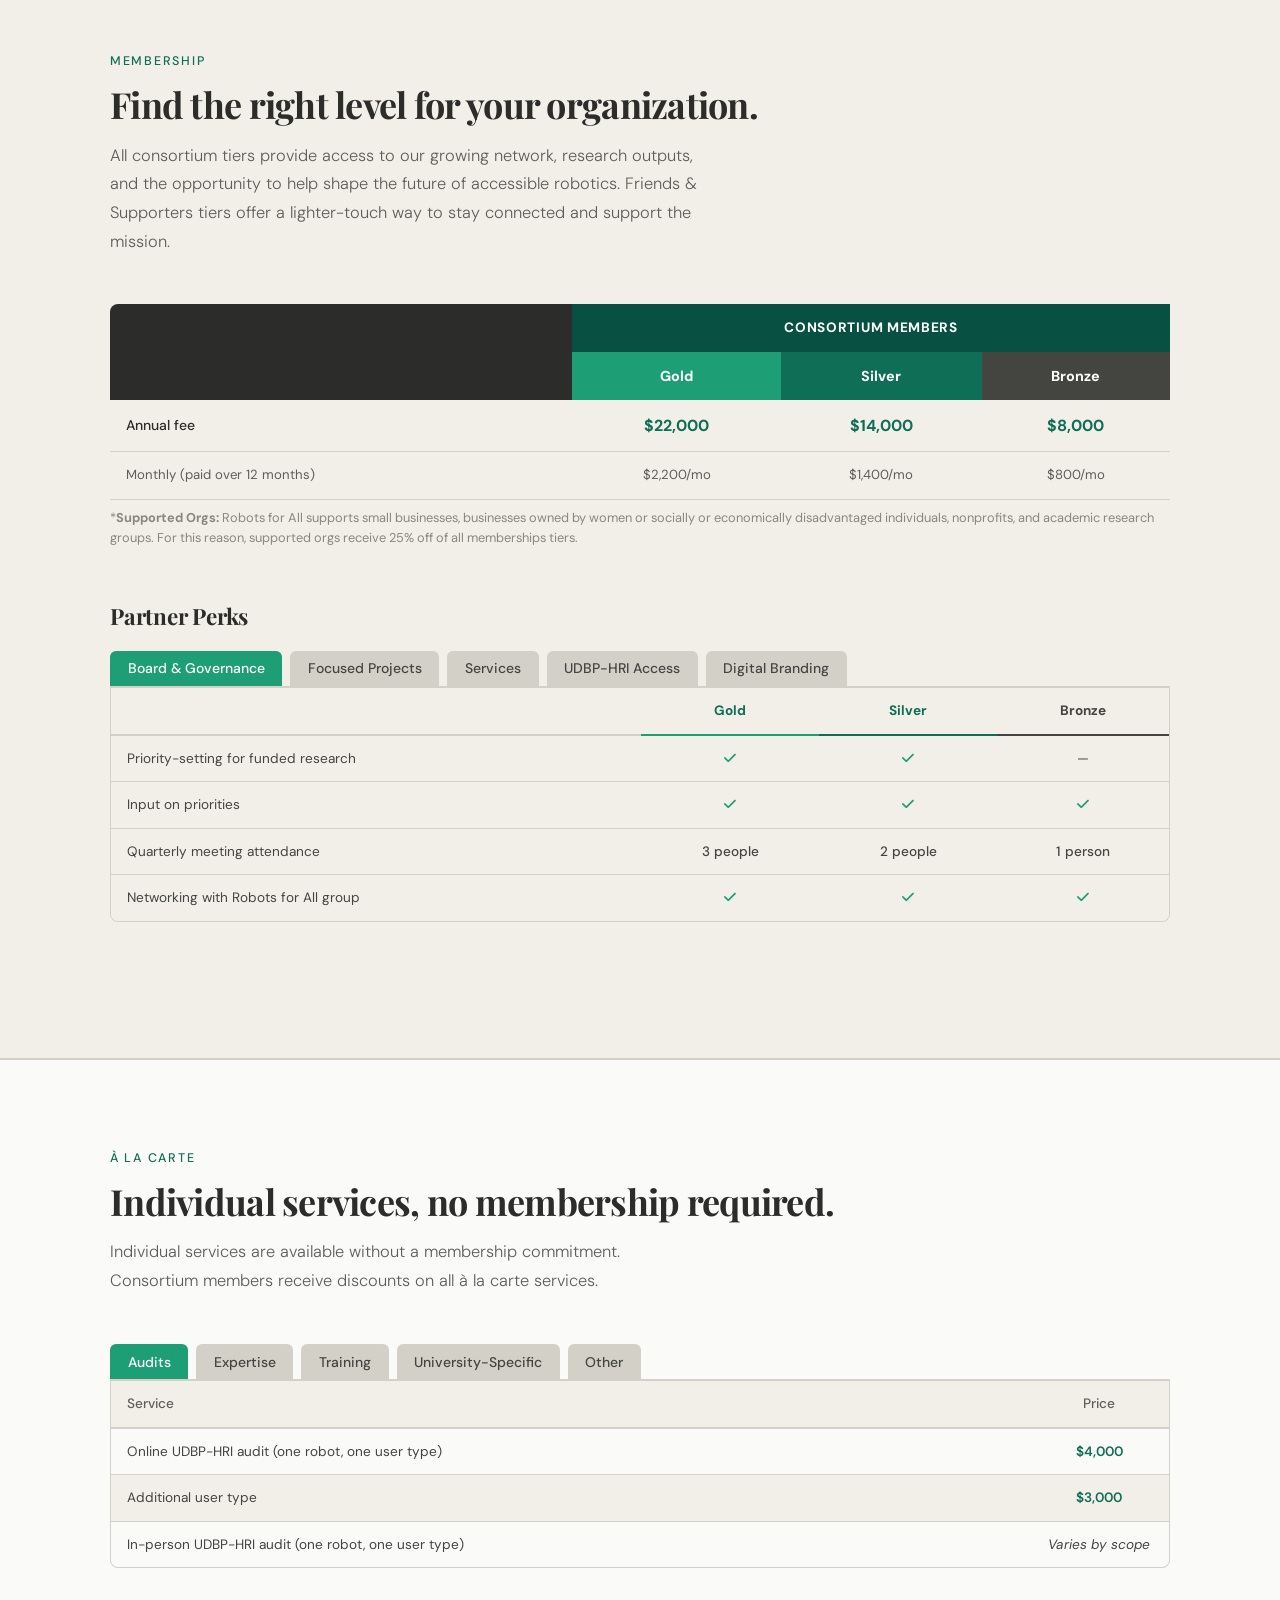
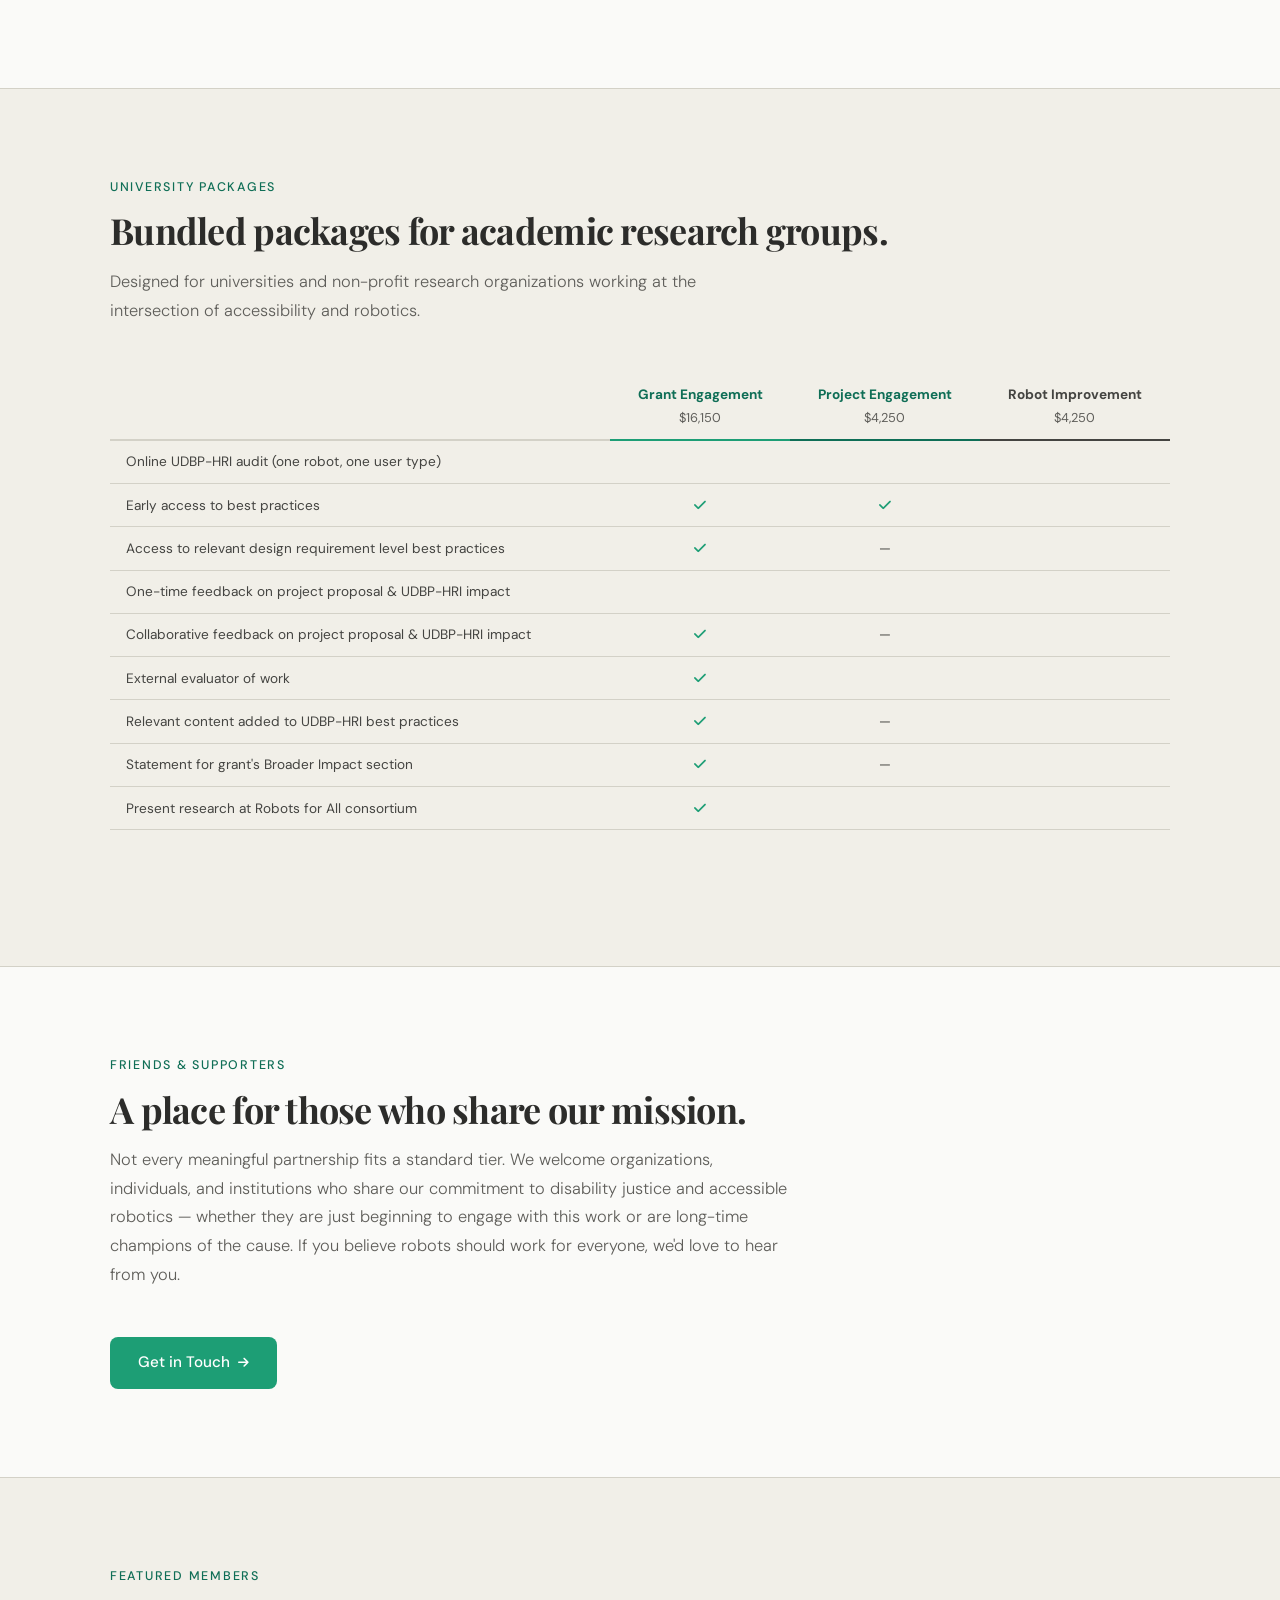
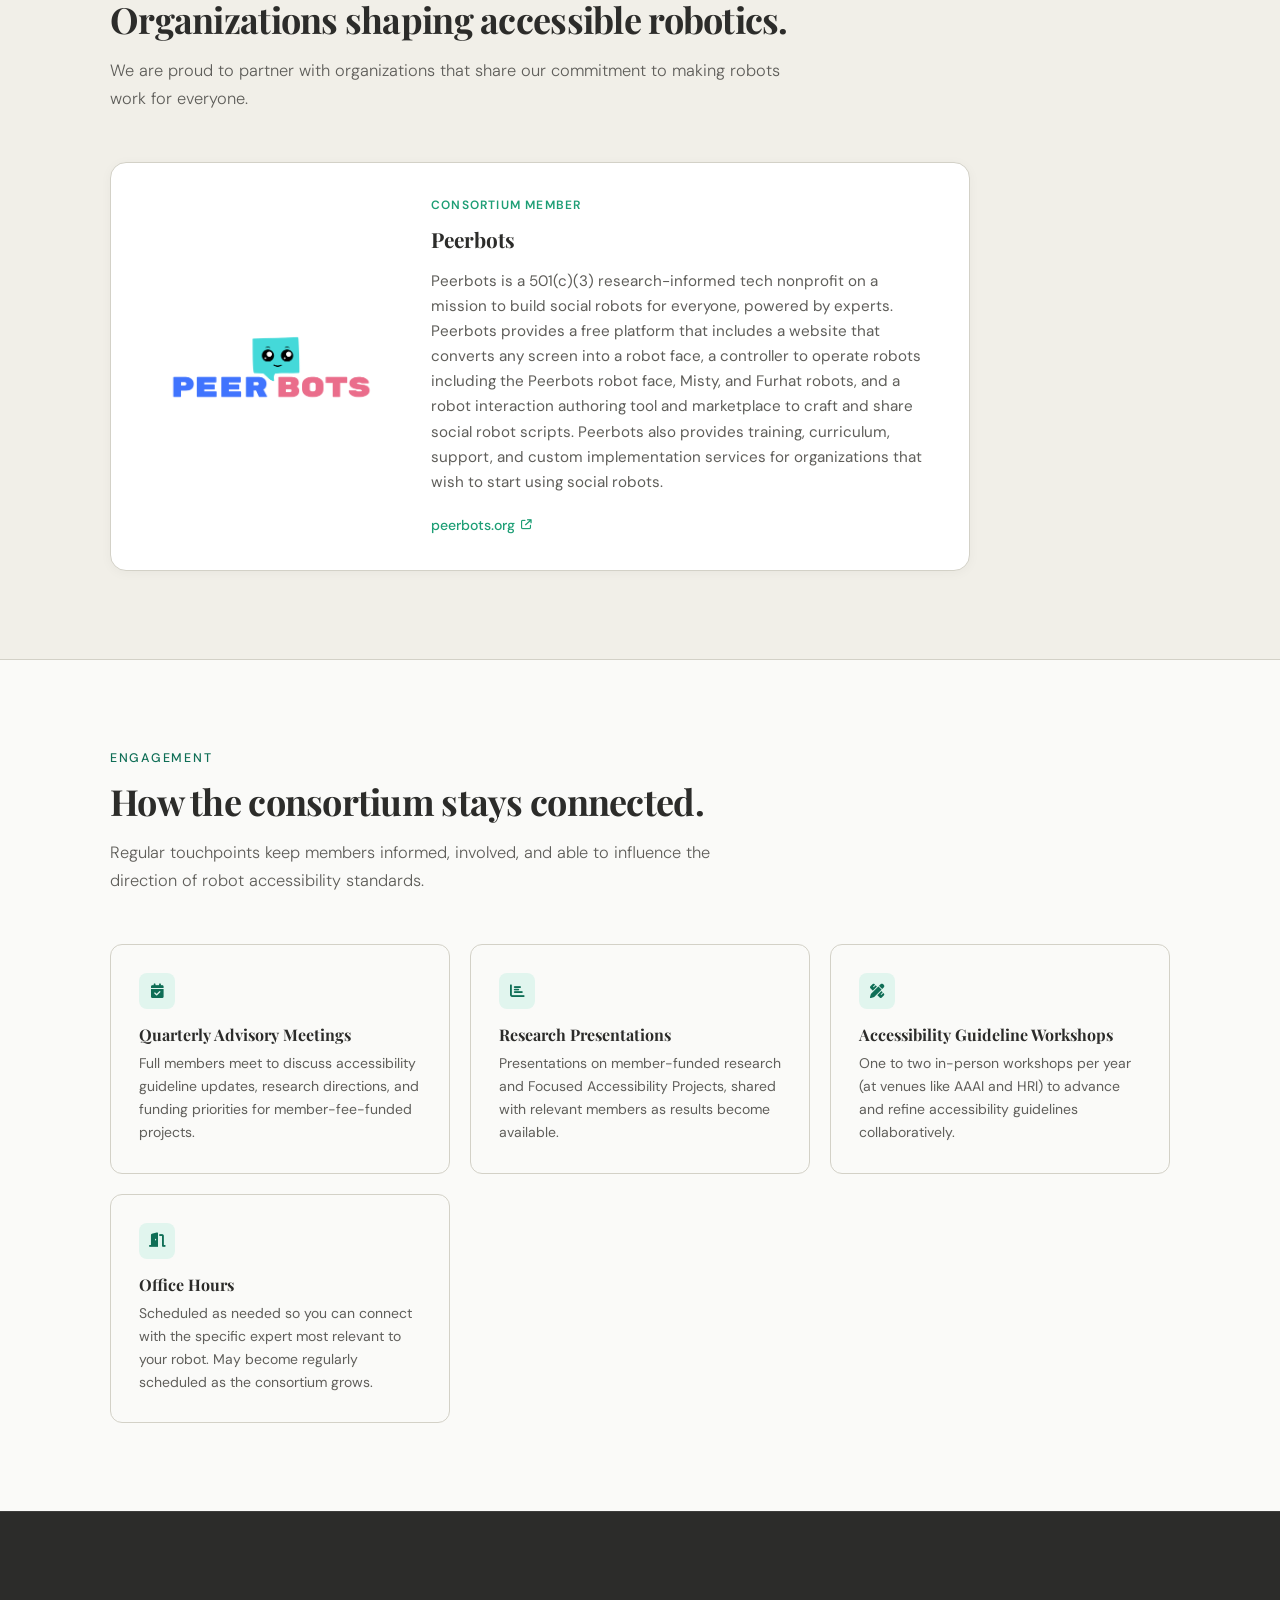
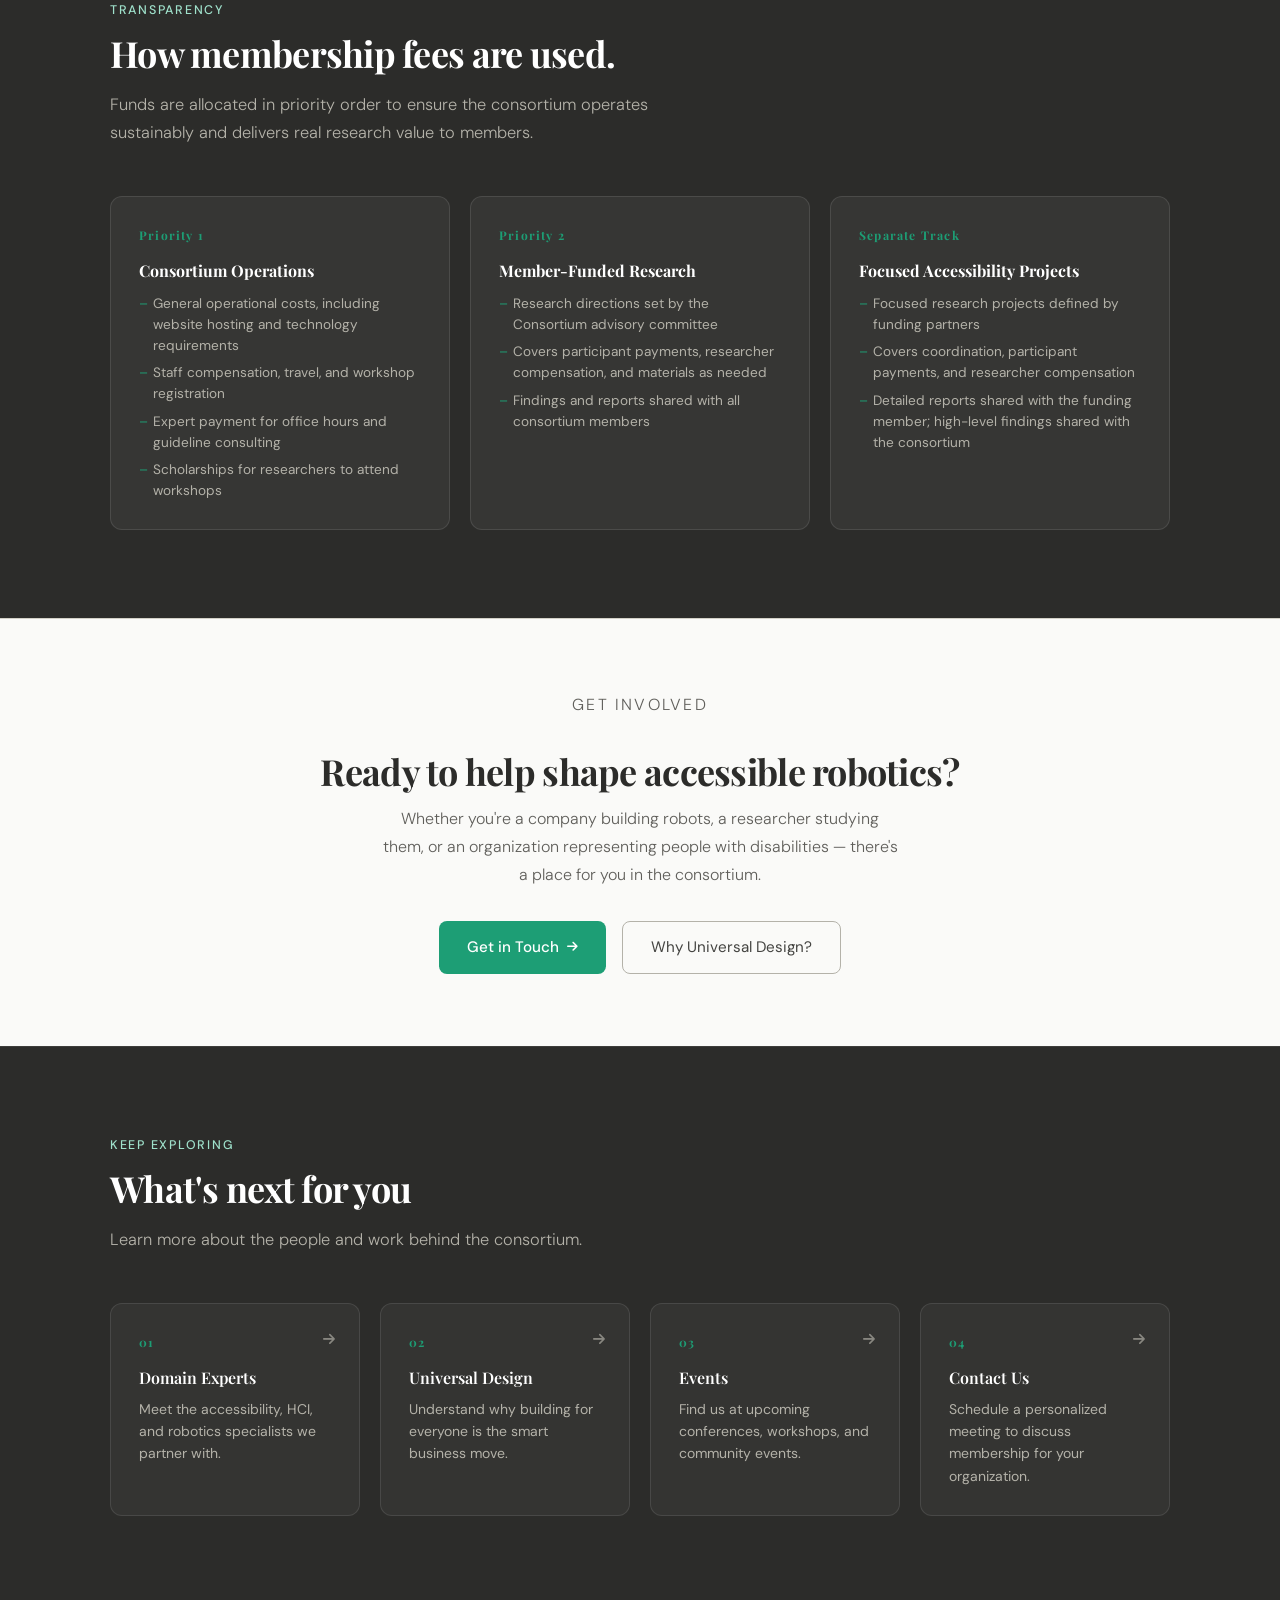
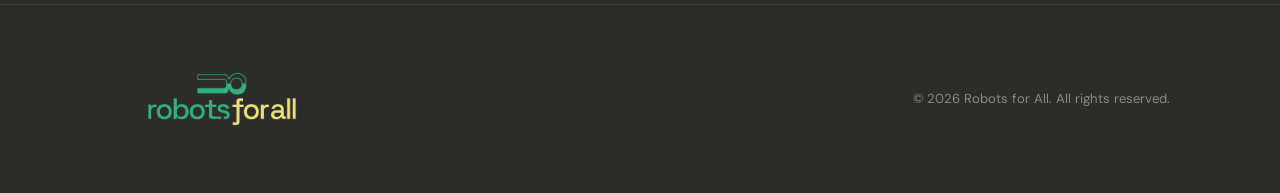
==== commit 8e8b910e: "Add files via upload logo and favicon" ====
--- a/consortium.html
+++ b/consortium.html
@@ -615,13 +615,10 @@
     gap: 1rem;
   }
  
-  .footer-logo {
-    font-family: 'Playfair Display', sans-serif;
-    font-weight: 700;
-    font-size: 1rem;
-    color: #fff;
-    letter-spacing: 0.03em;
-    text-decoration: none;
+  .footer-logo img {
+    height: 108px;
+    width: auto;
+    display: block;
   }
  
   .footer-copy { font-size: 0.82rem; color: var(--gray-400); }
@@ -1256,8 +1253,8 @@
 <!-- FOOTER -->
 <footer>
   <div class="footer-inner">
-    <a href="index.html" class="footer-logo">Robots for All</a>
-    <div class="footer-copy">© 2025 Robots for All. All rights reserved.</div>
+    <div class="footer-logo"><img src="img/logo/PrimaryLogoColour.png" alt="Robots For All Logo"></div>
+    <div class="footer-copy">© 2026 Robots for All. All rights reserved.</div>
   </div>
 </footer>
  
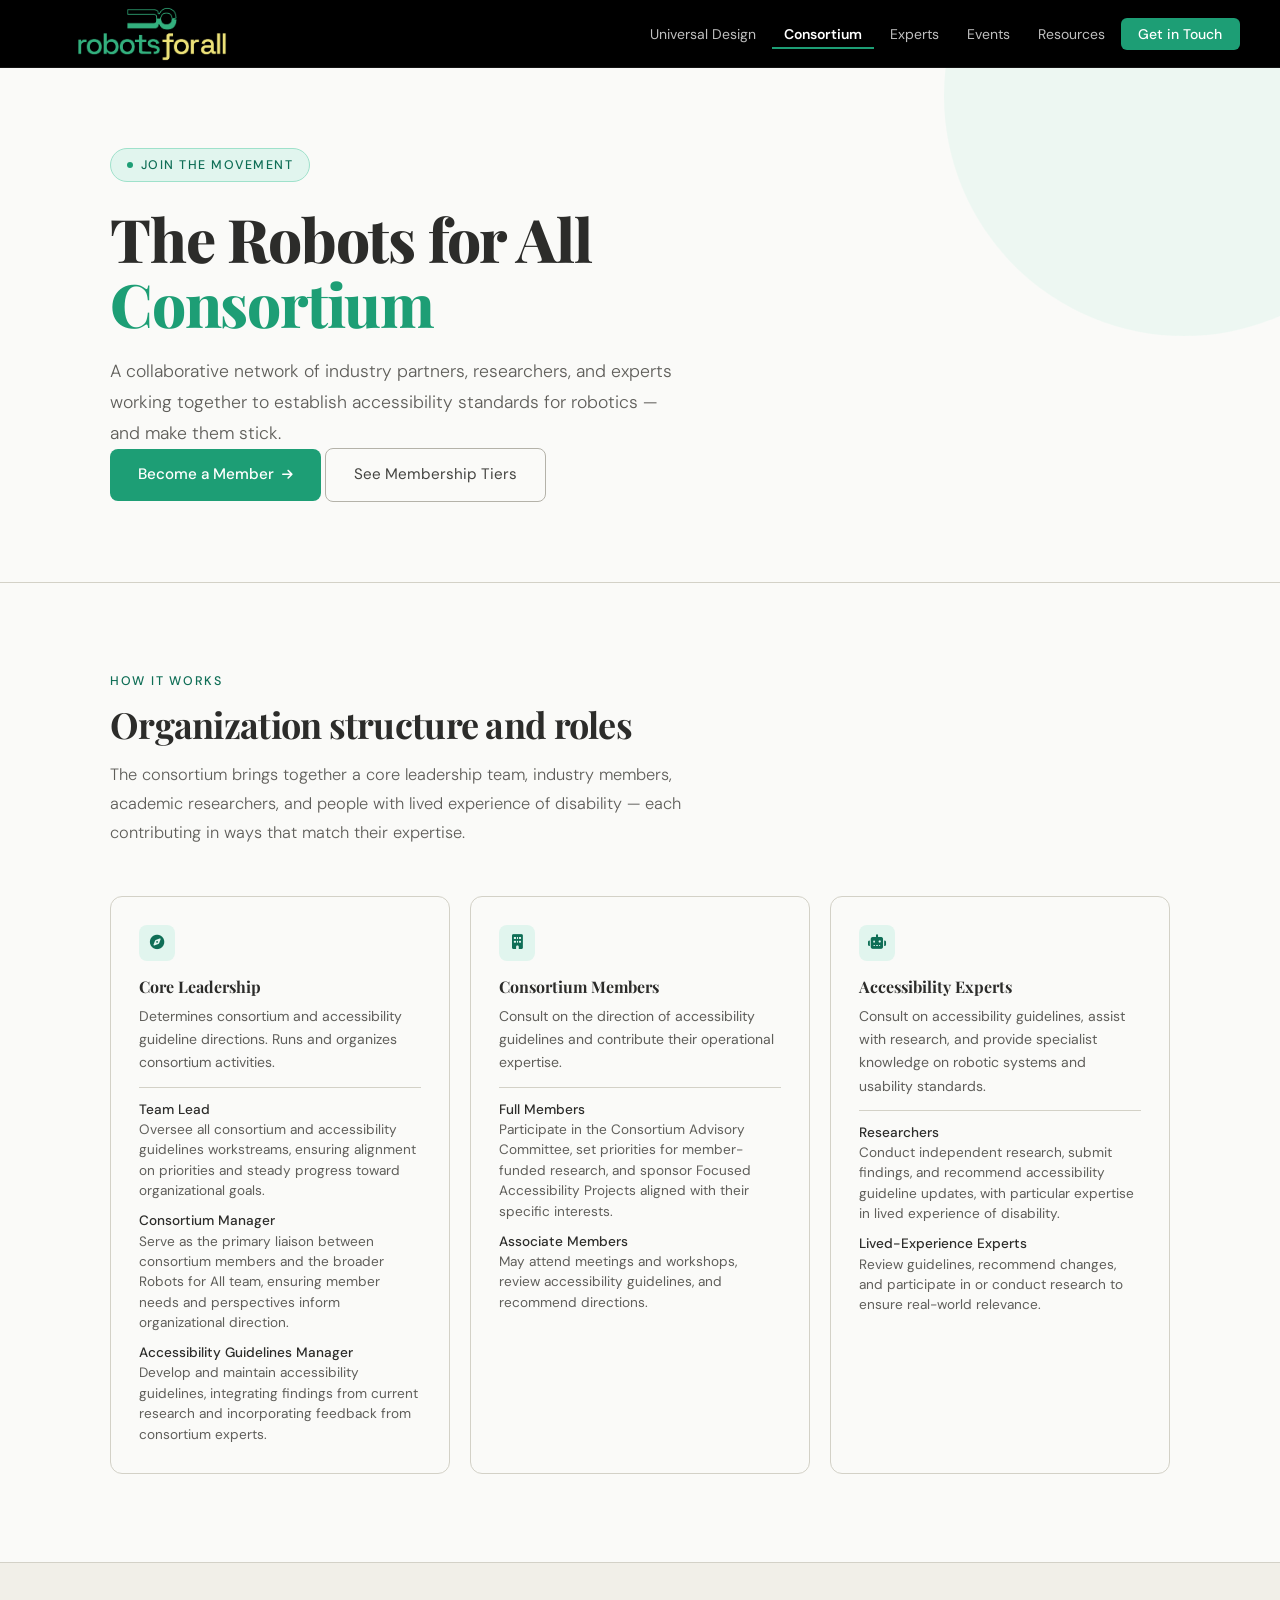
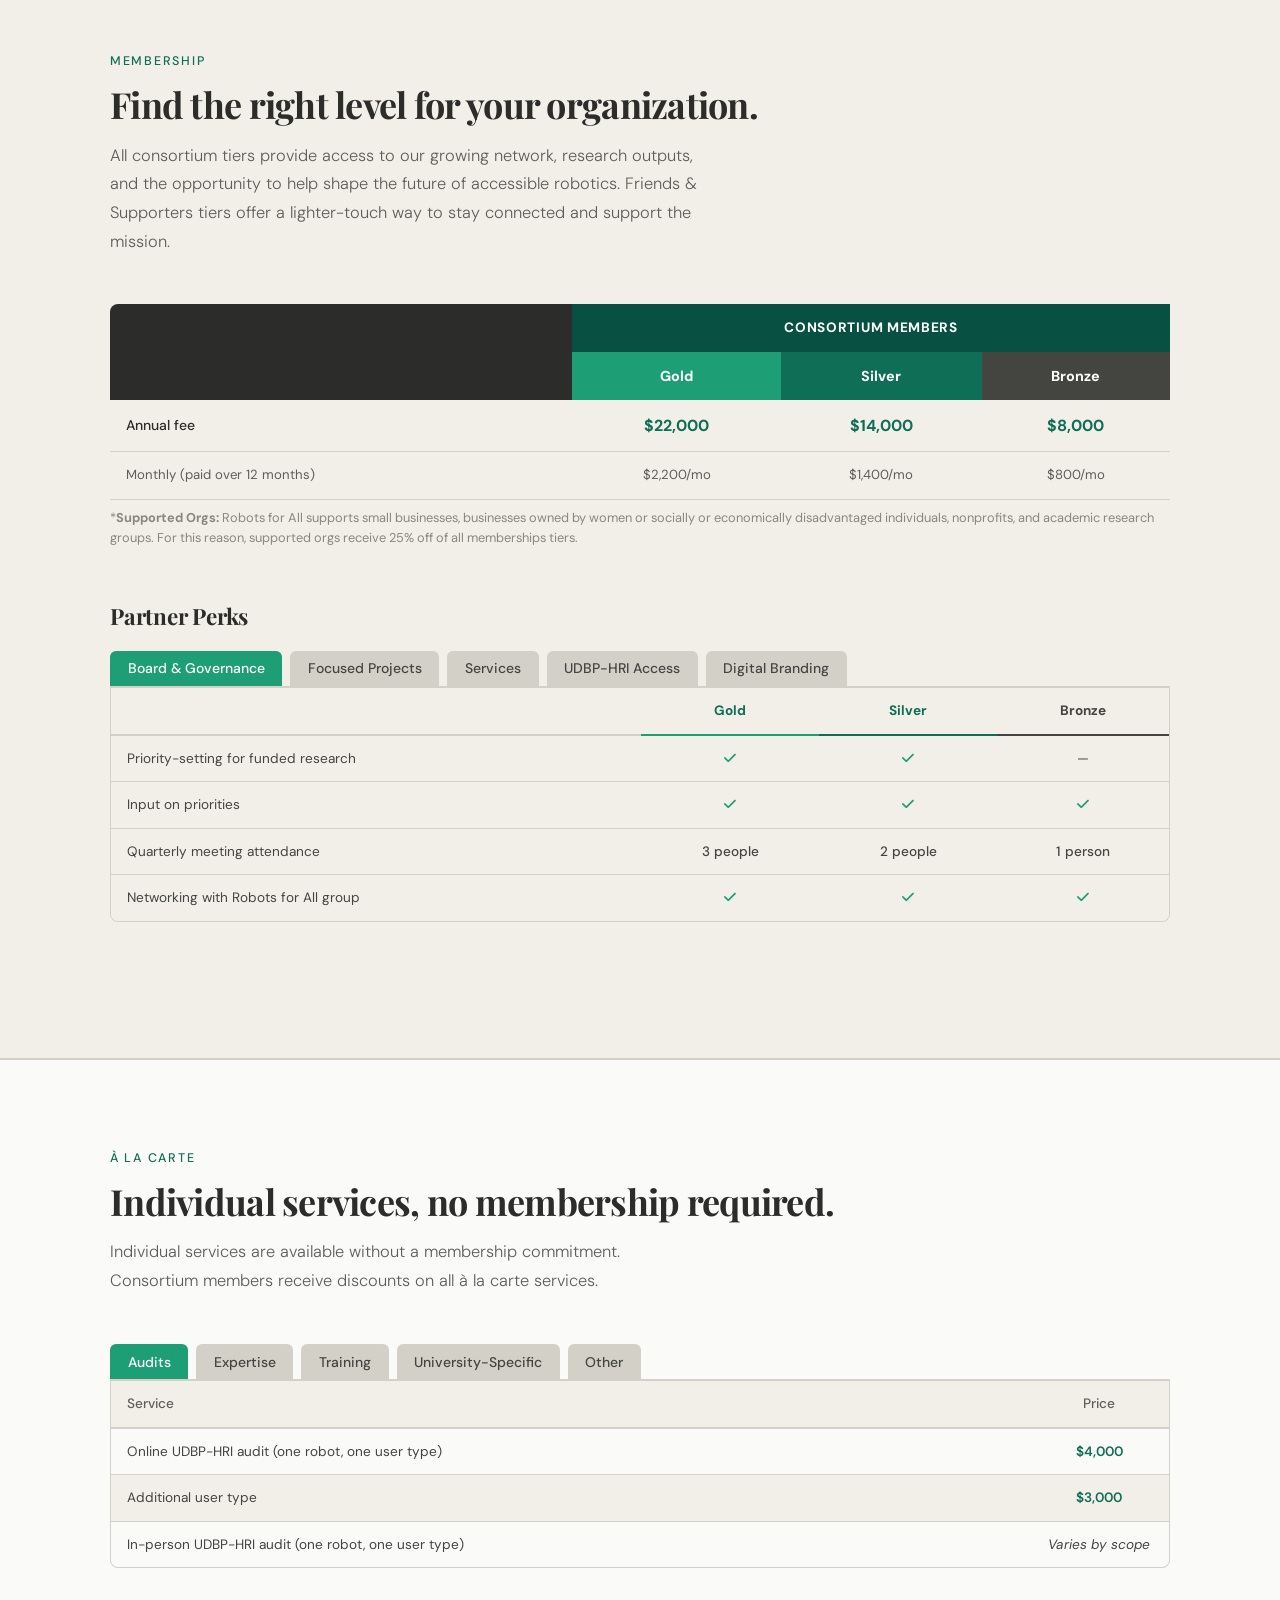
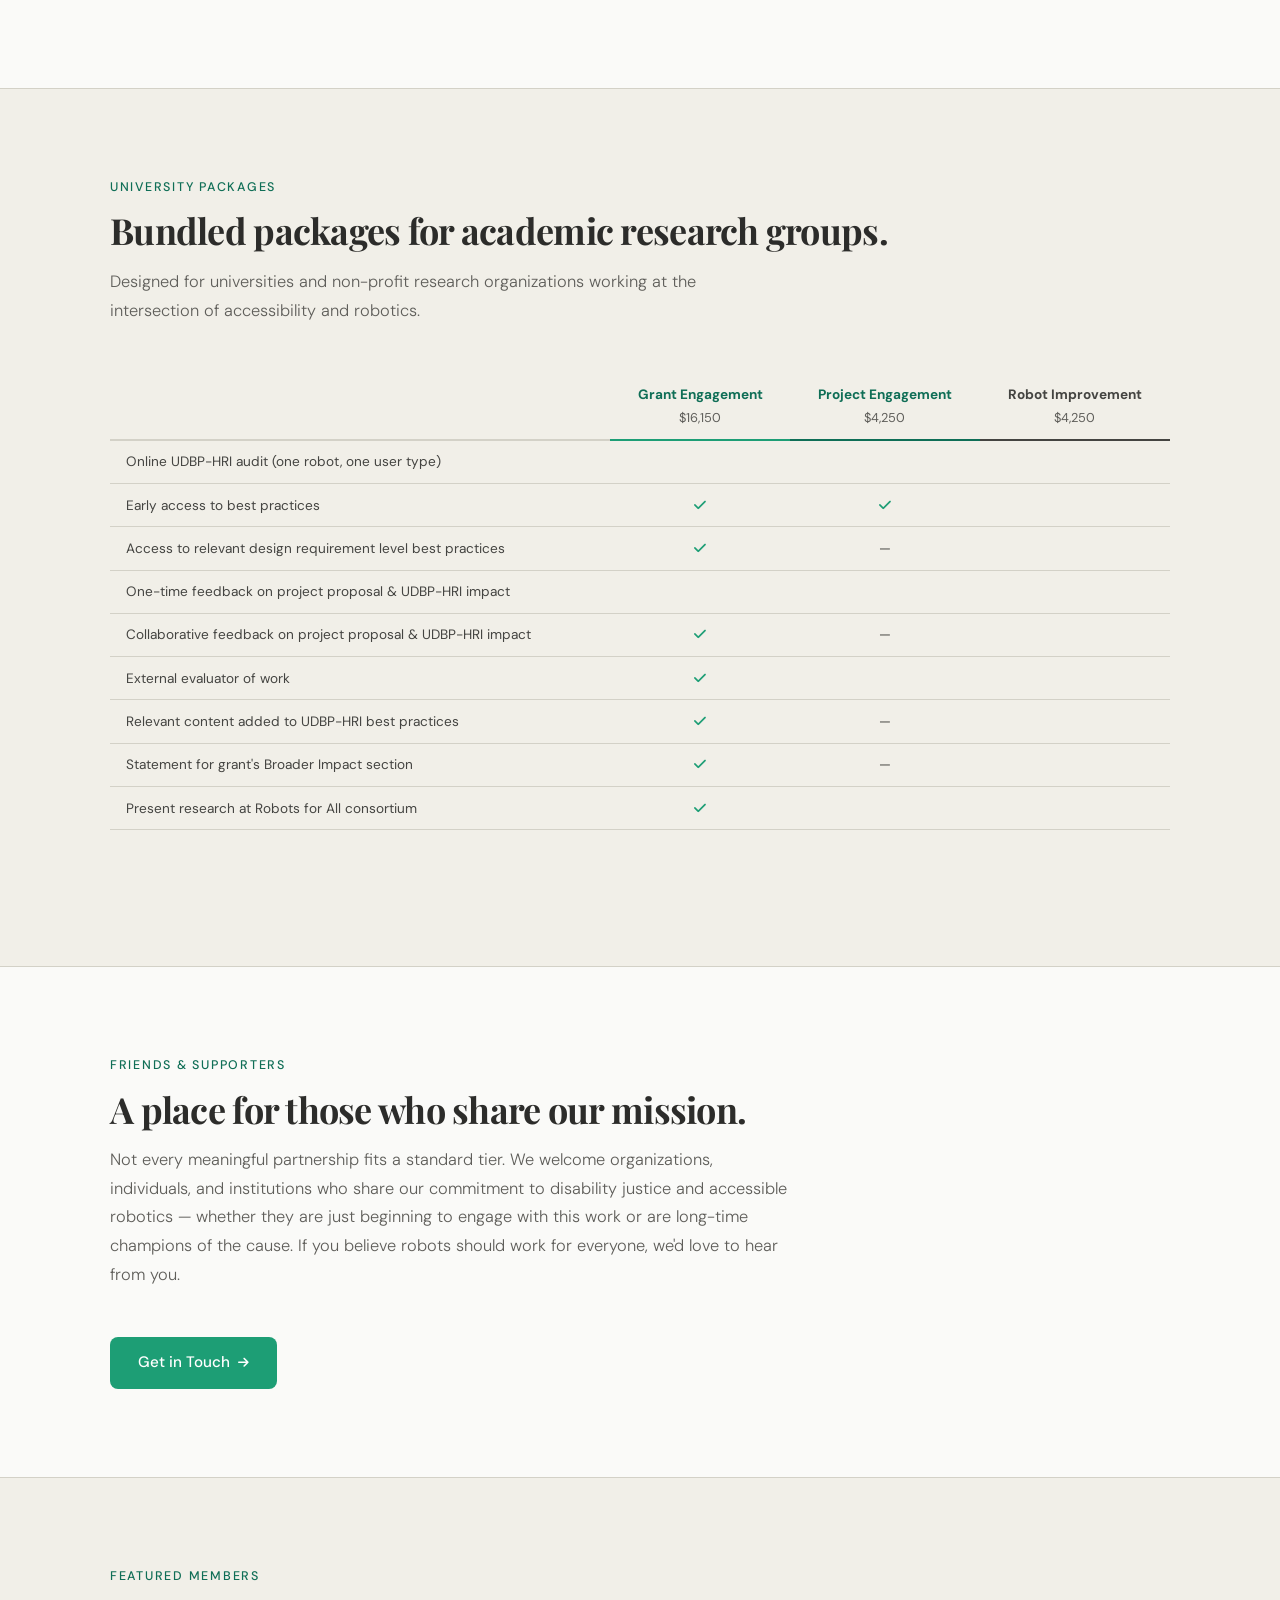
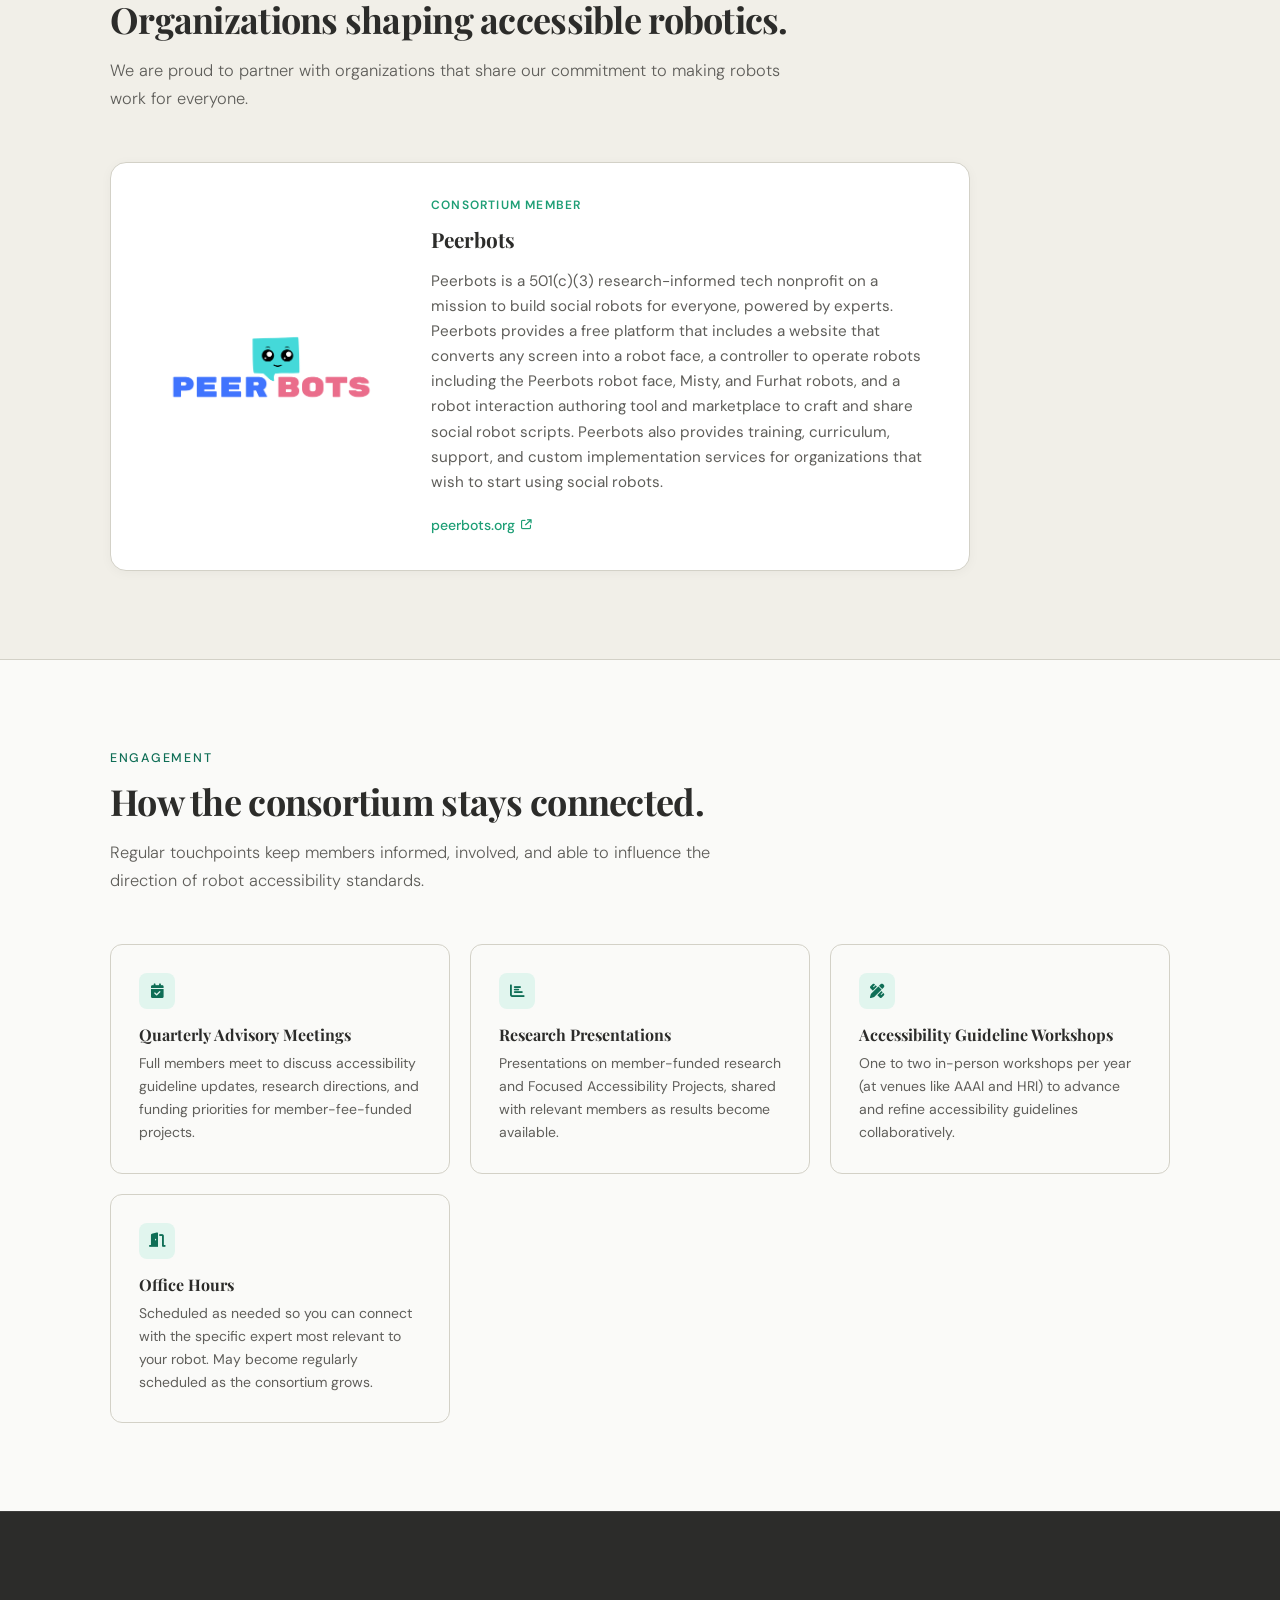
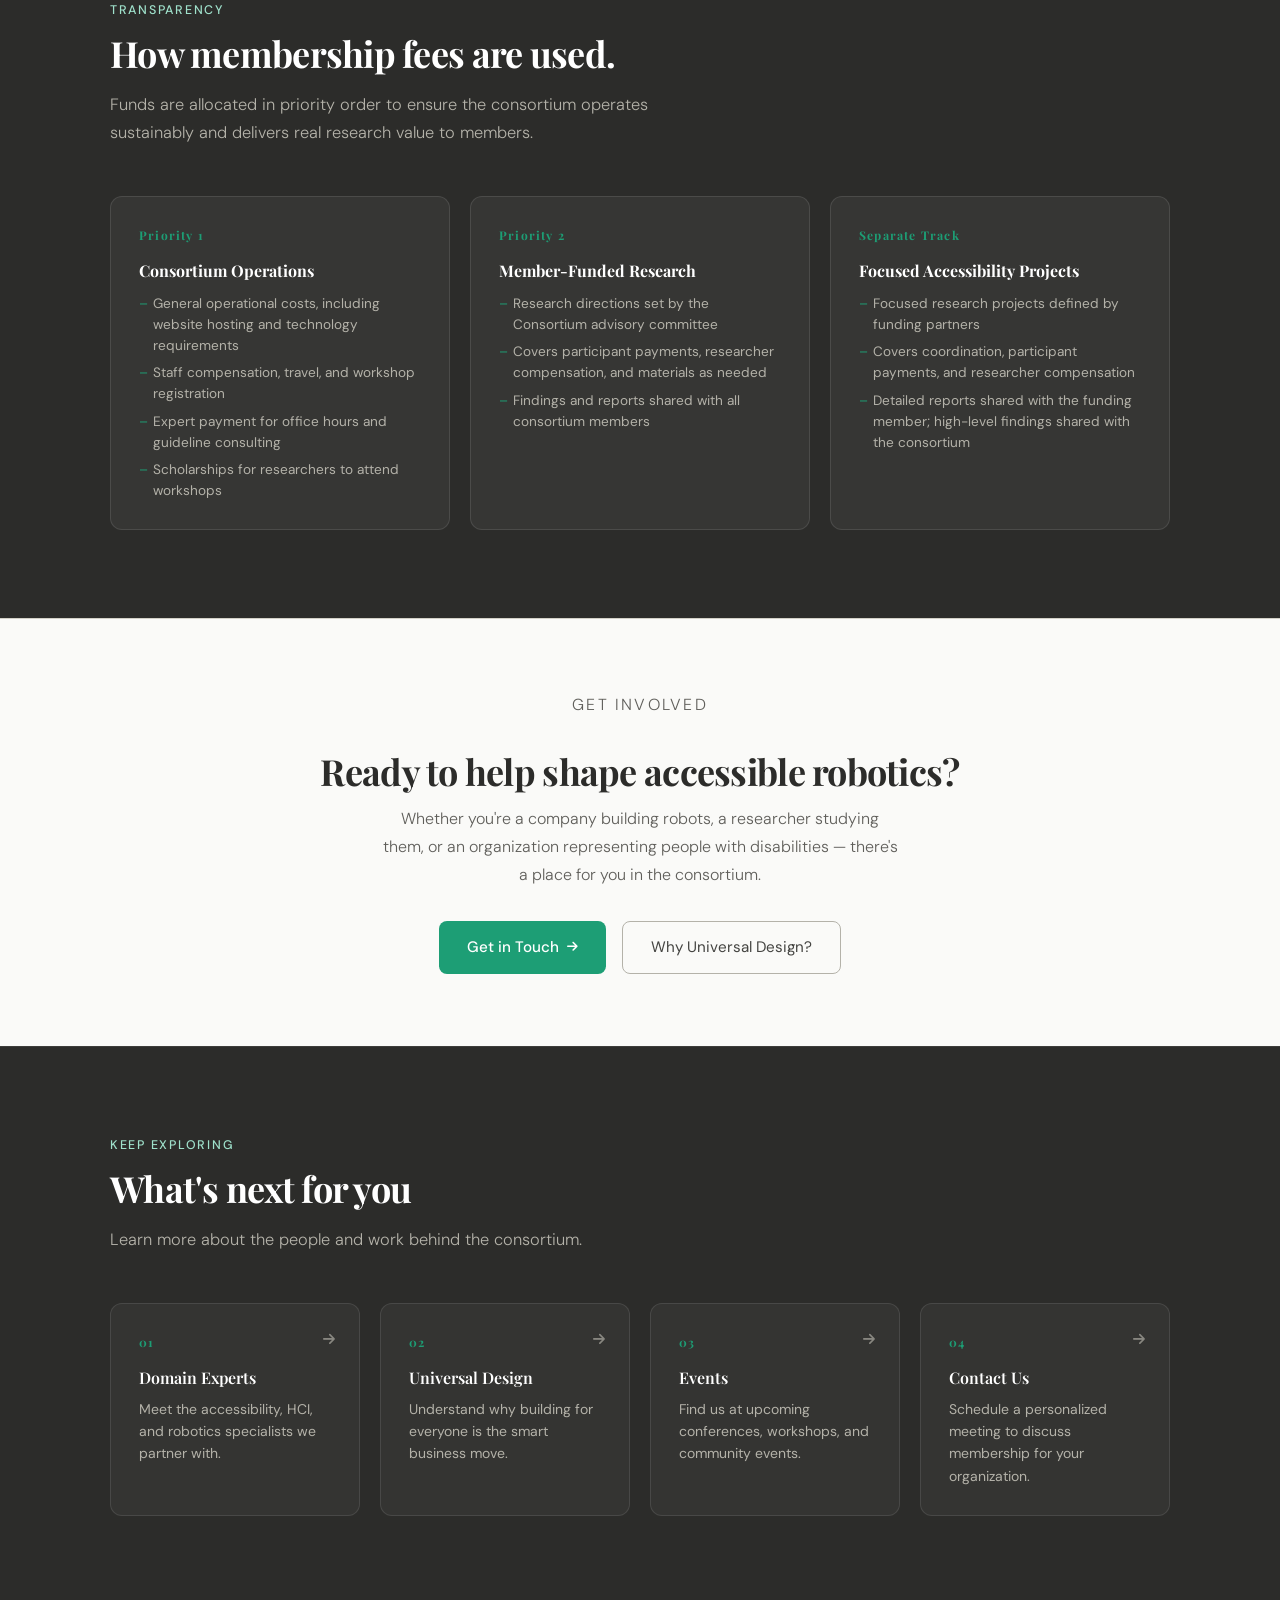
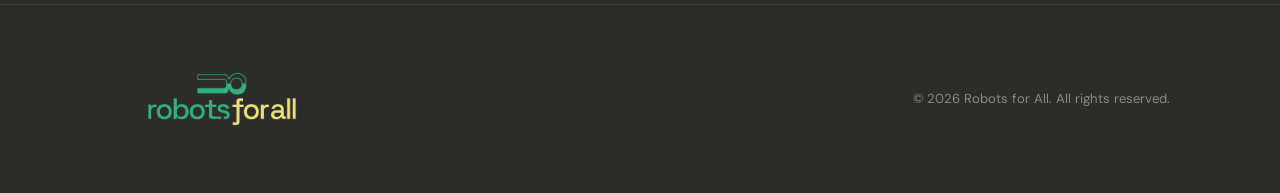
==== commit 47b75335: "Add files via upload" ====
--- a/consortium.html
+++ b/consortium.html
@@ -97,7 +97,8 @@
  
   .nav-links a:hover,
   .nav-links a:hover { color: #ffffff; background: rgba(255,255,255,0.1); }
-  .nav-links a.active { font-weight: 500; }
+  .nav-links a.active { color: #ffffff; font-weight: 600; border-bottom: 2px solid var(--teal-400); border-radius: 0; padding-bottom: 0.25rem; }
+
  
   .nav-cta {
     background: var(--teal-400) !important;
@@ -673,7 +674,7 @@
   }
 
   .mobile-menu a:hover,
-  .mobile-menu a.active { color: var(--gray-900); background: var(--gray-50); }
+  .mobile-menu a.active { color: var(--teal-400); font-weight: 600; background: var(--gray-50); }
   .mobile-menu a.active { font-weight: 500; }
 
   .mobile-menu .mobile-cta {
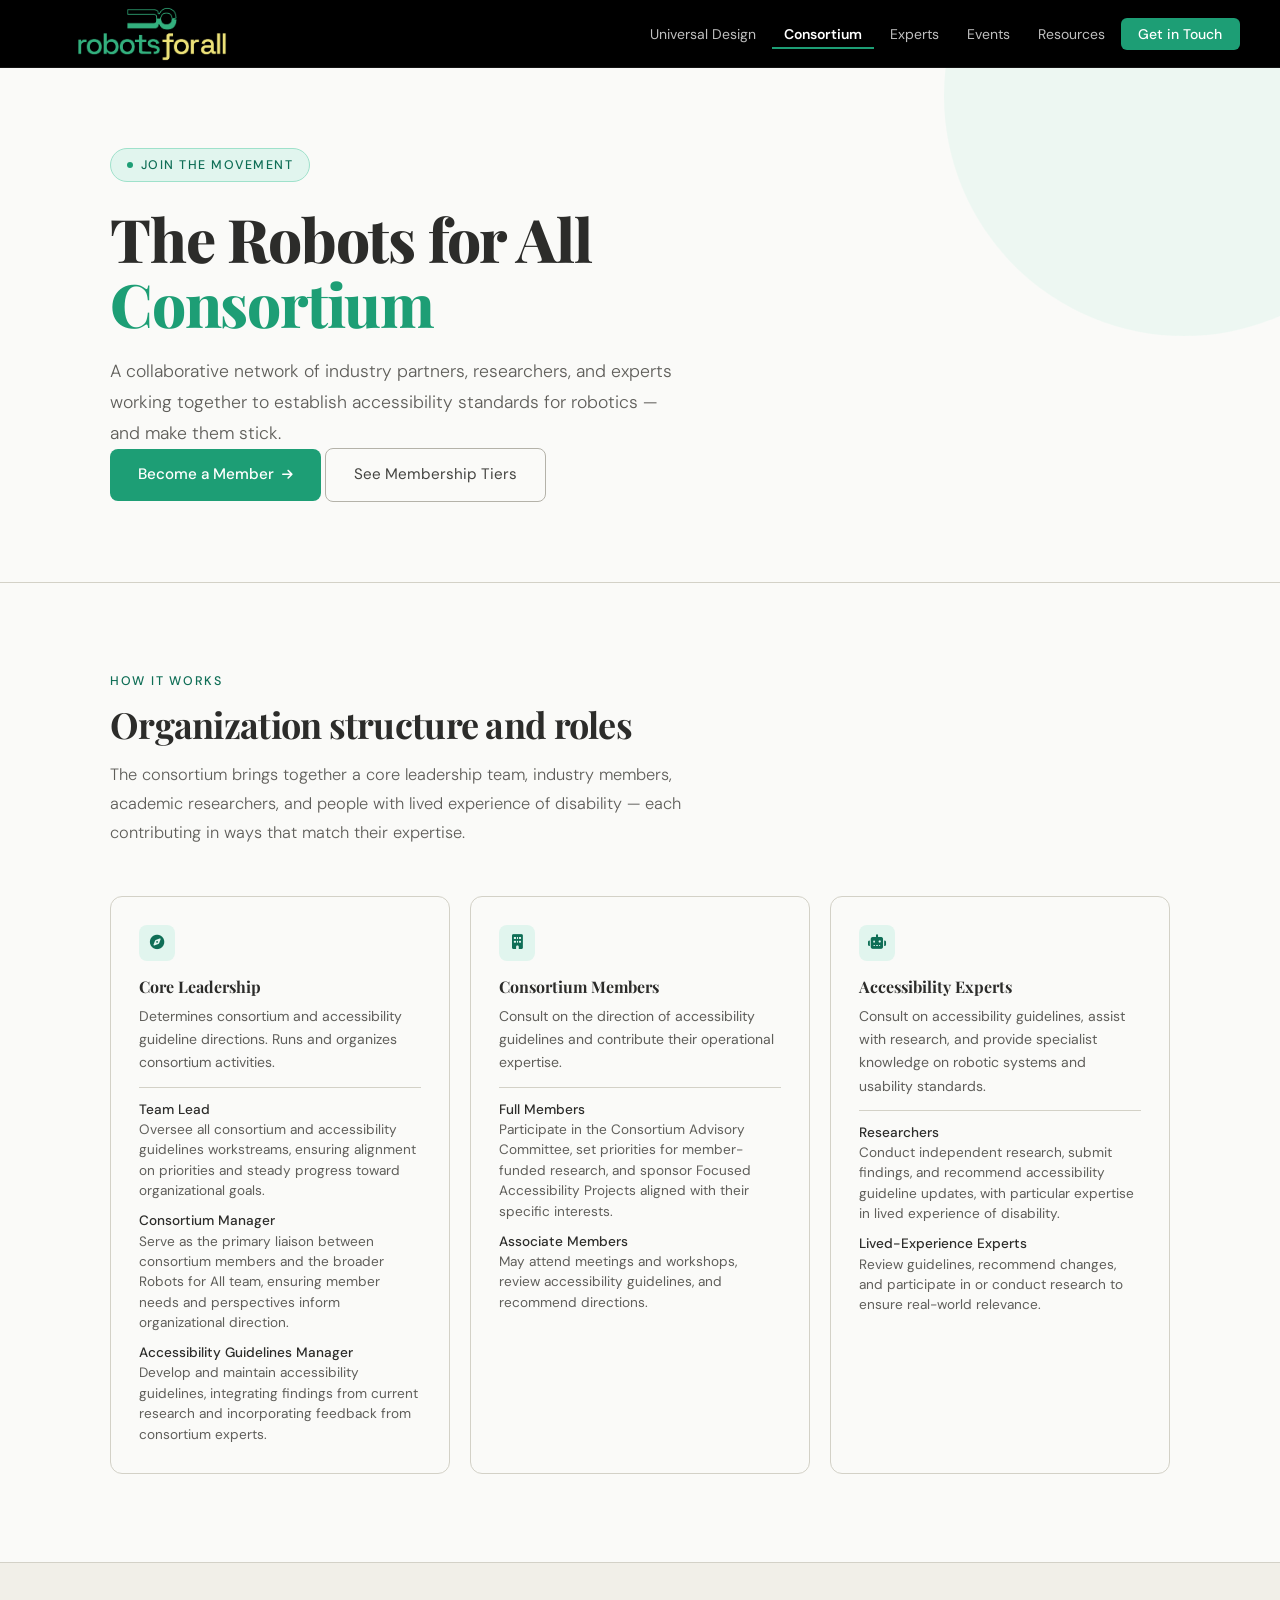
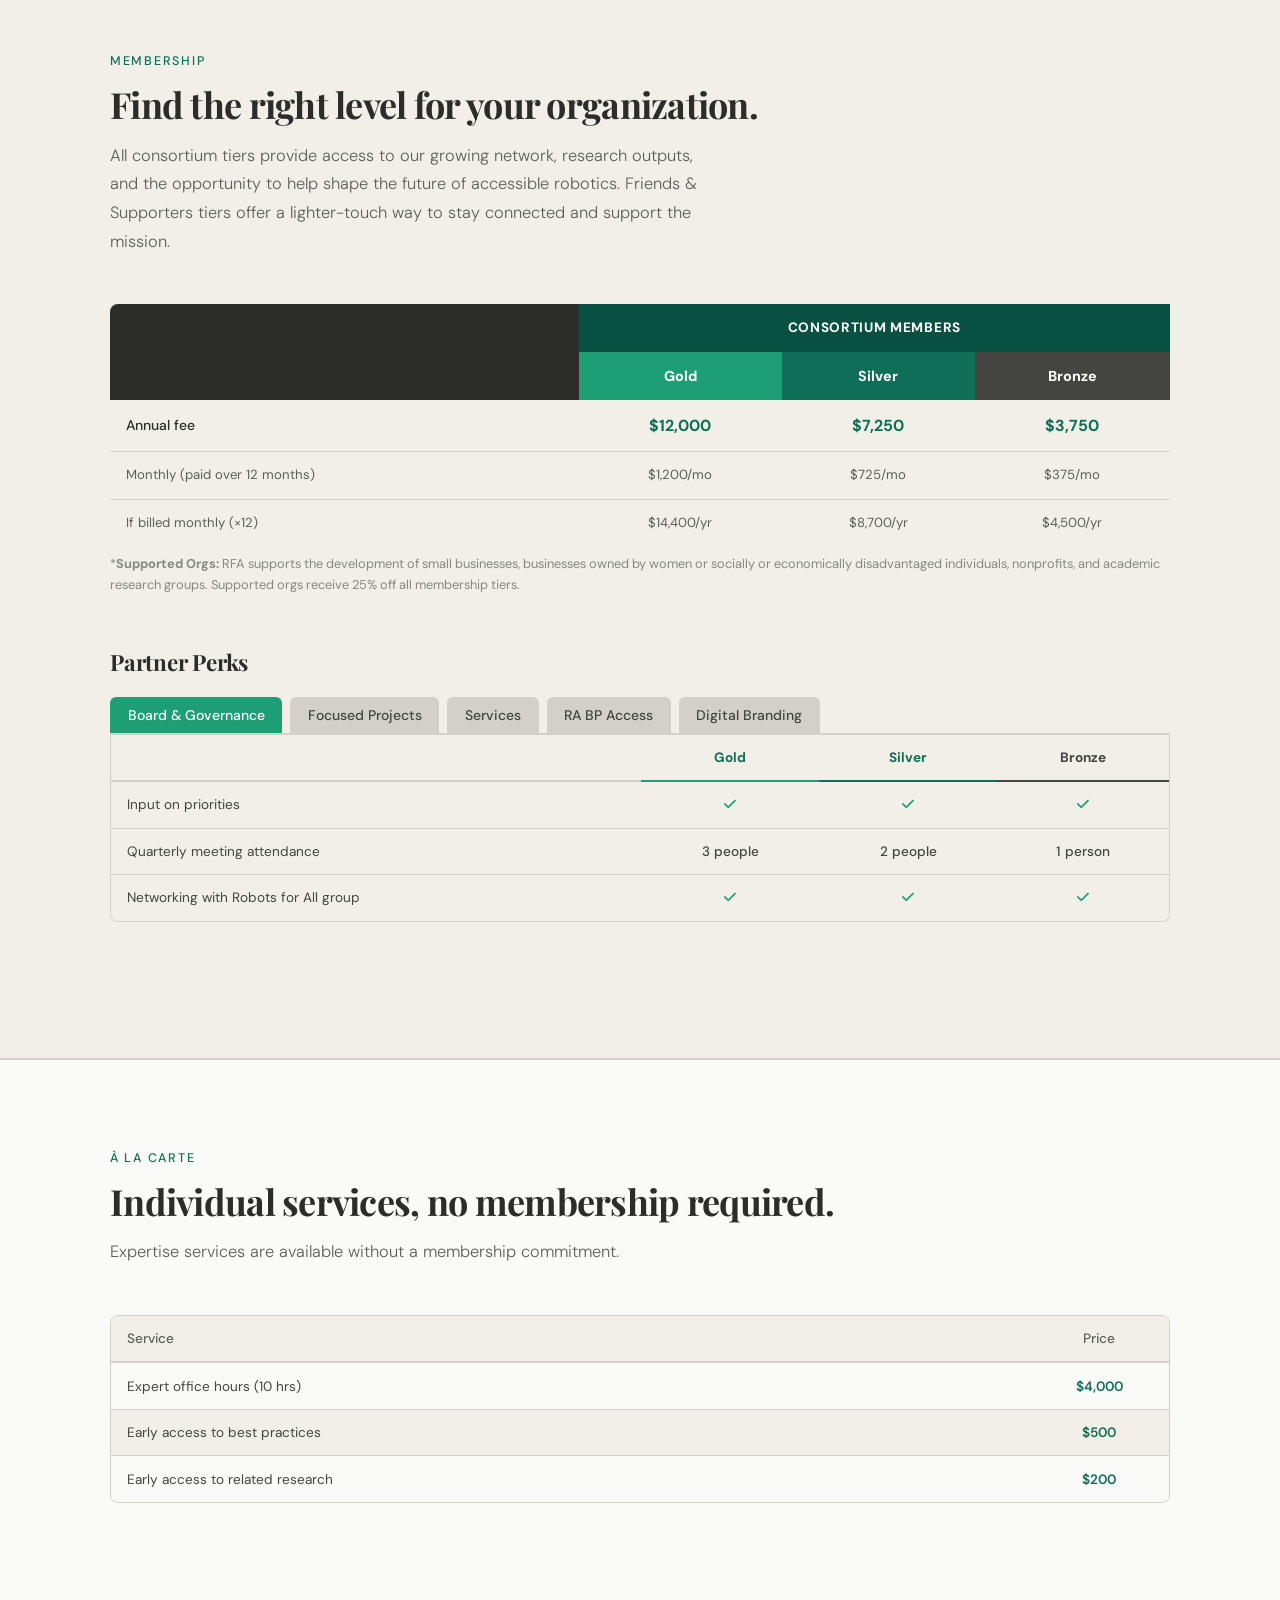
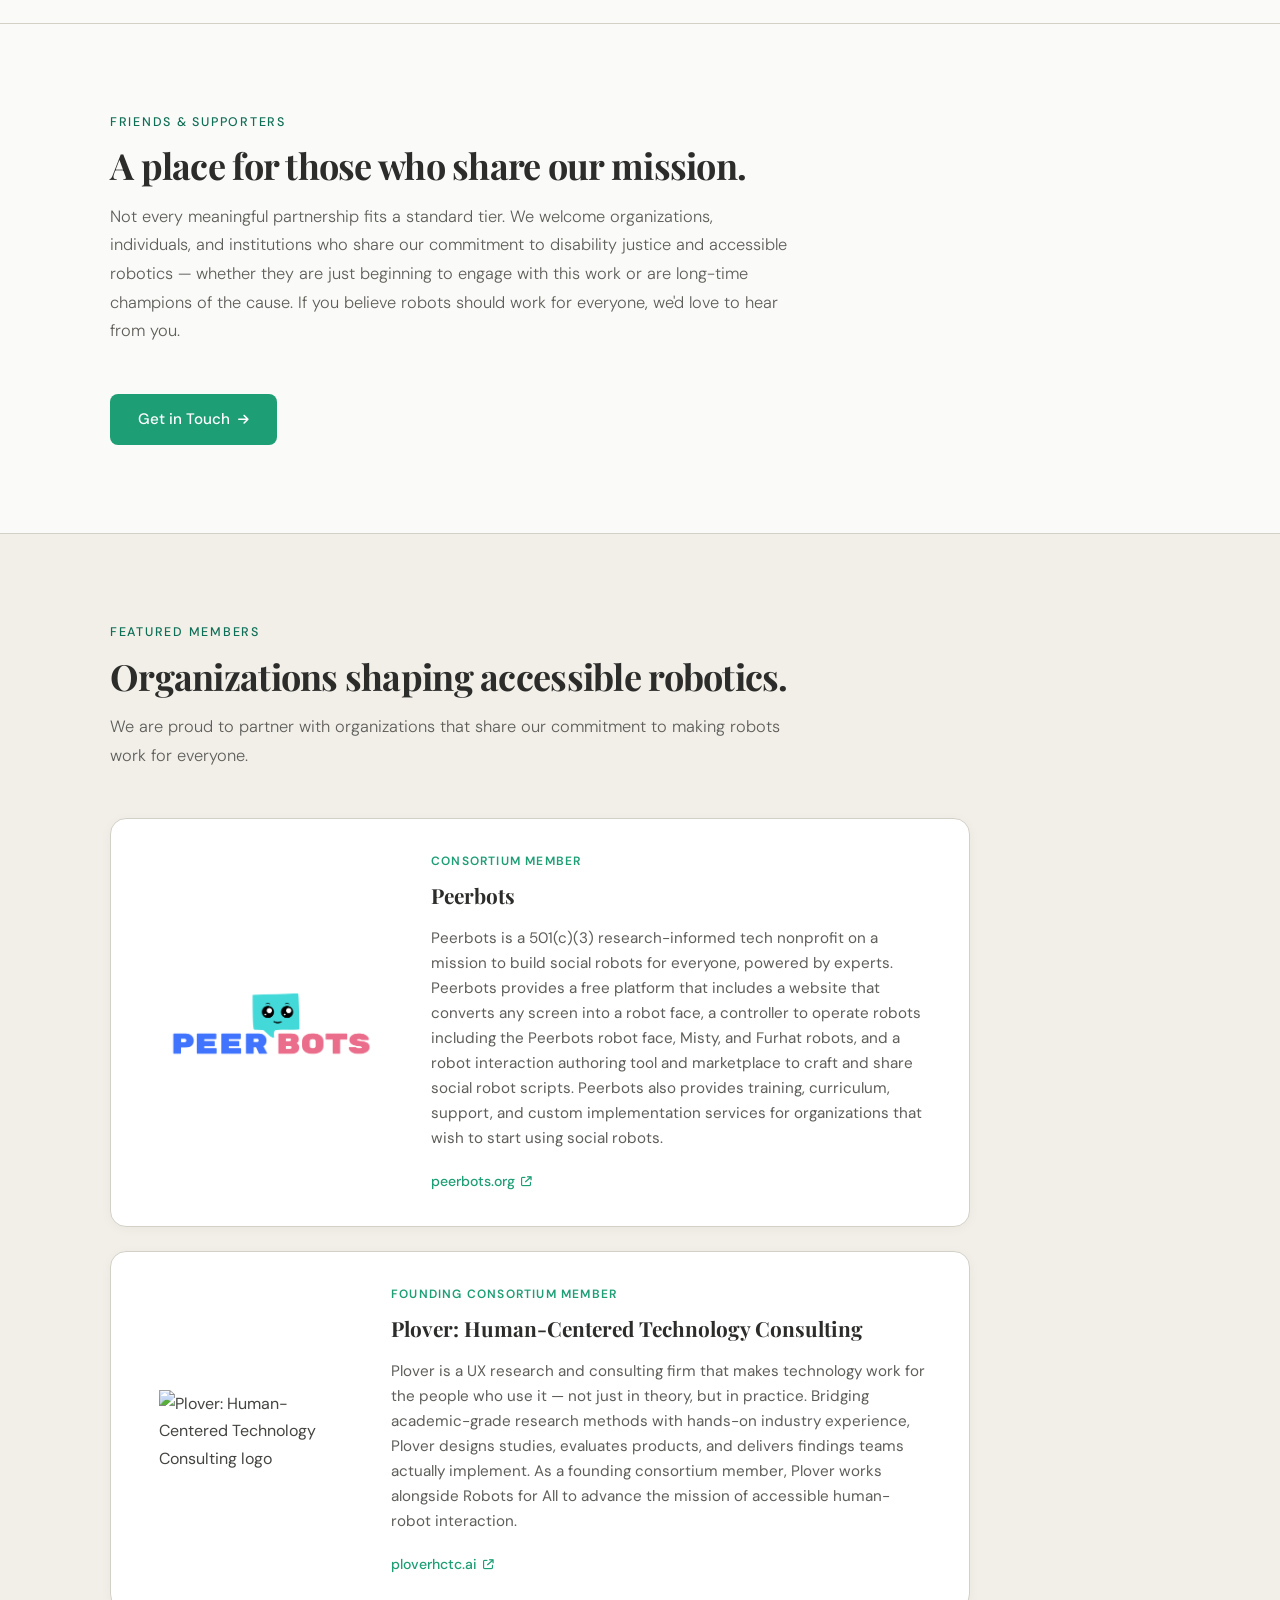
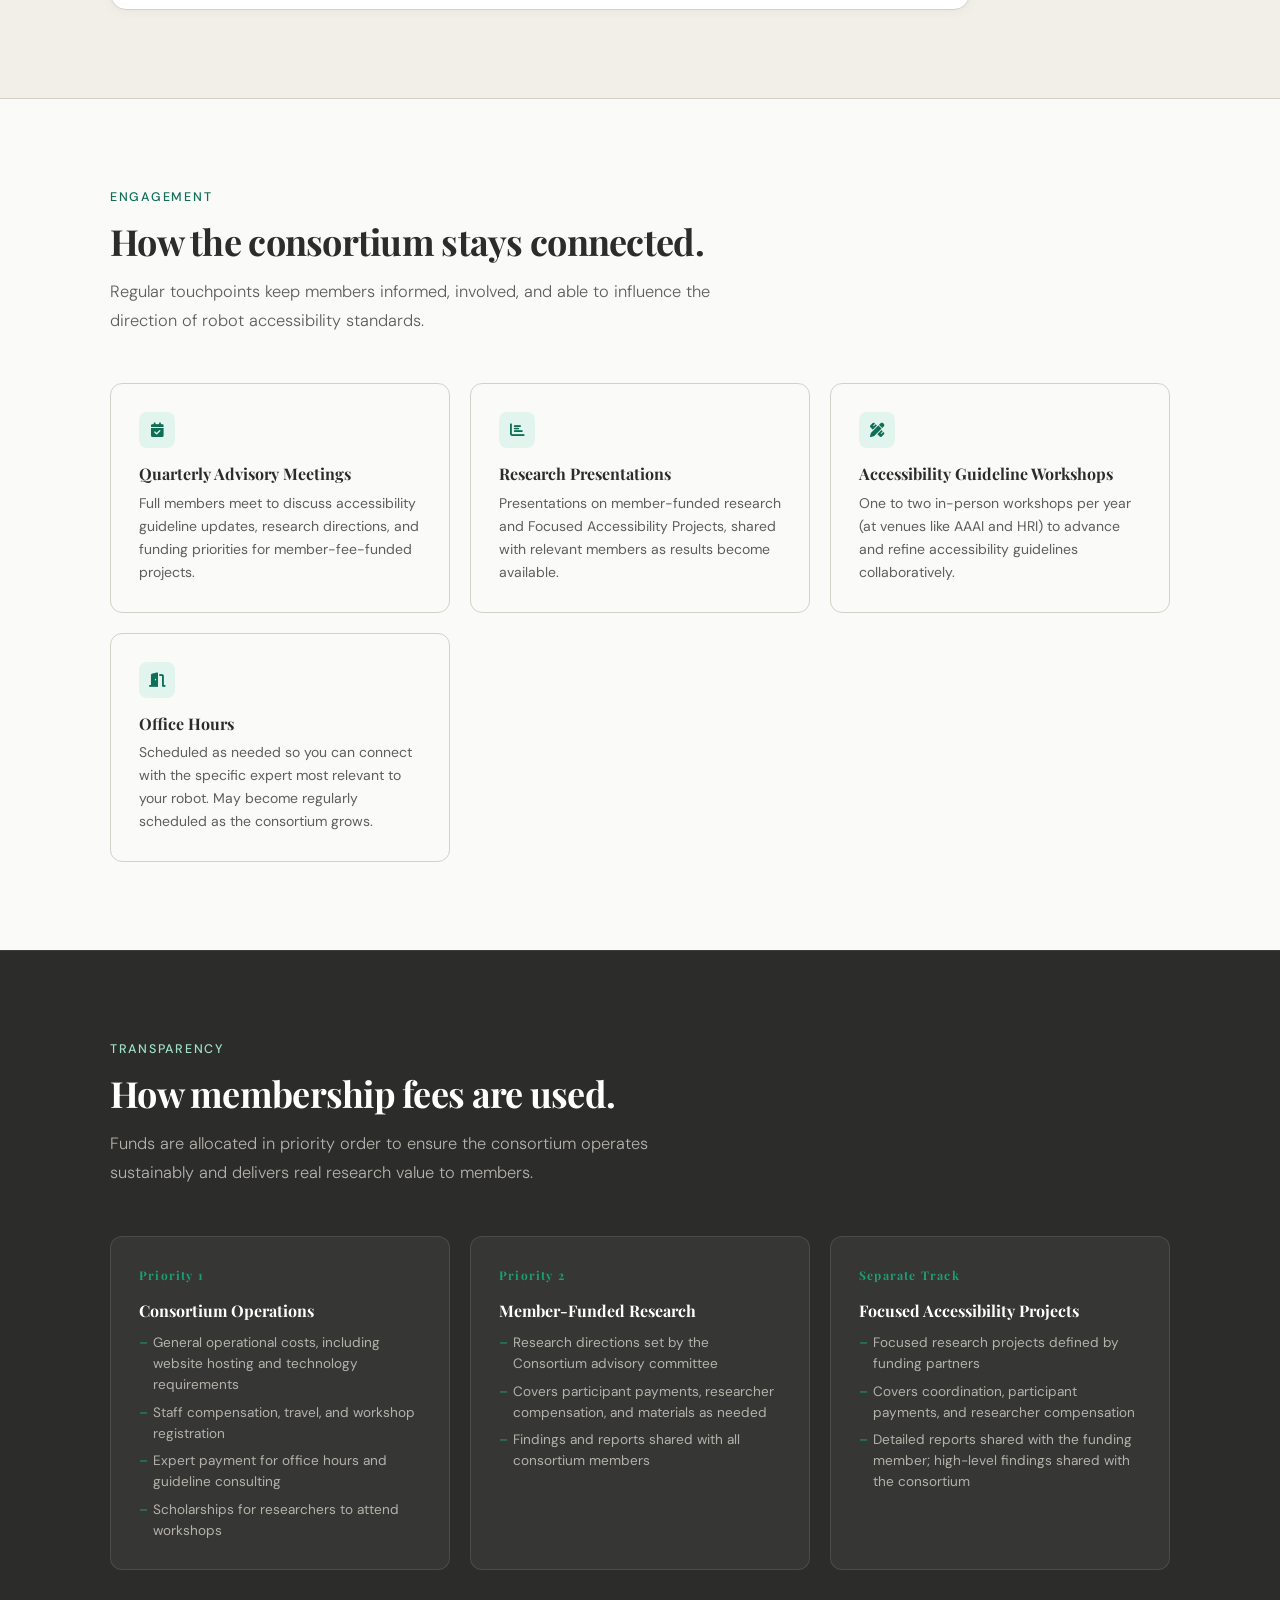
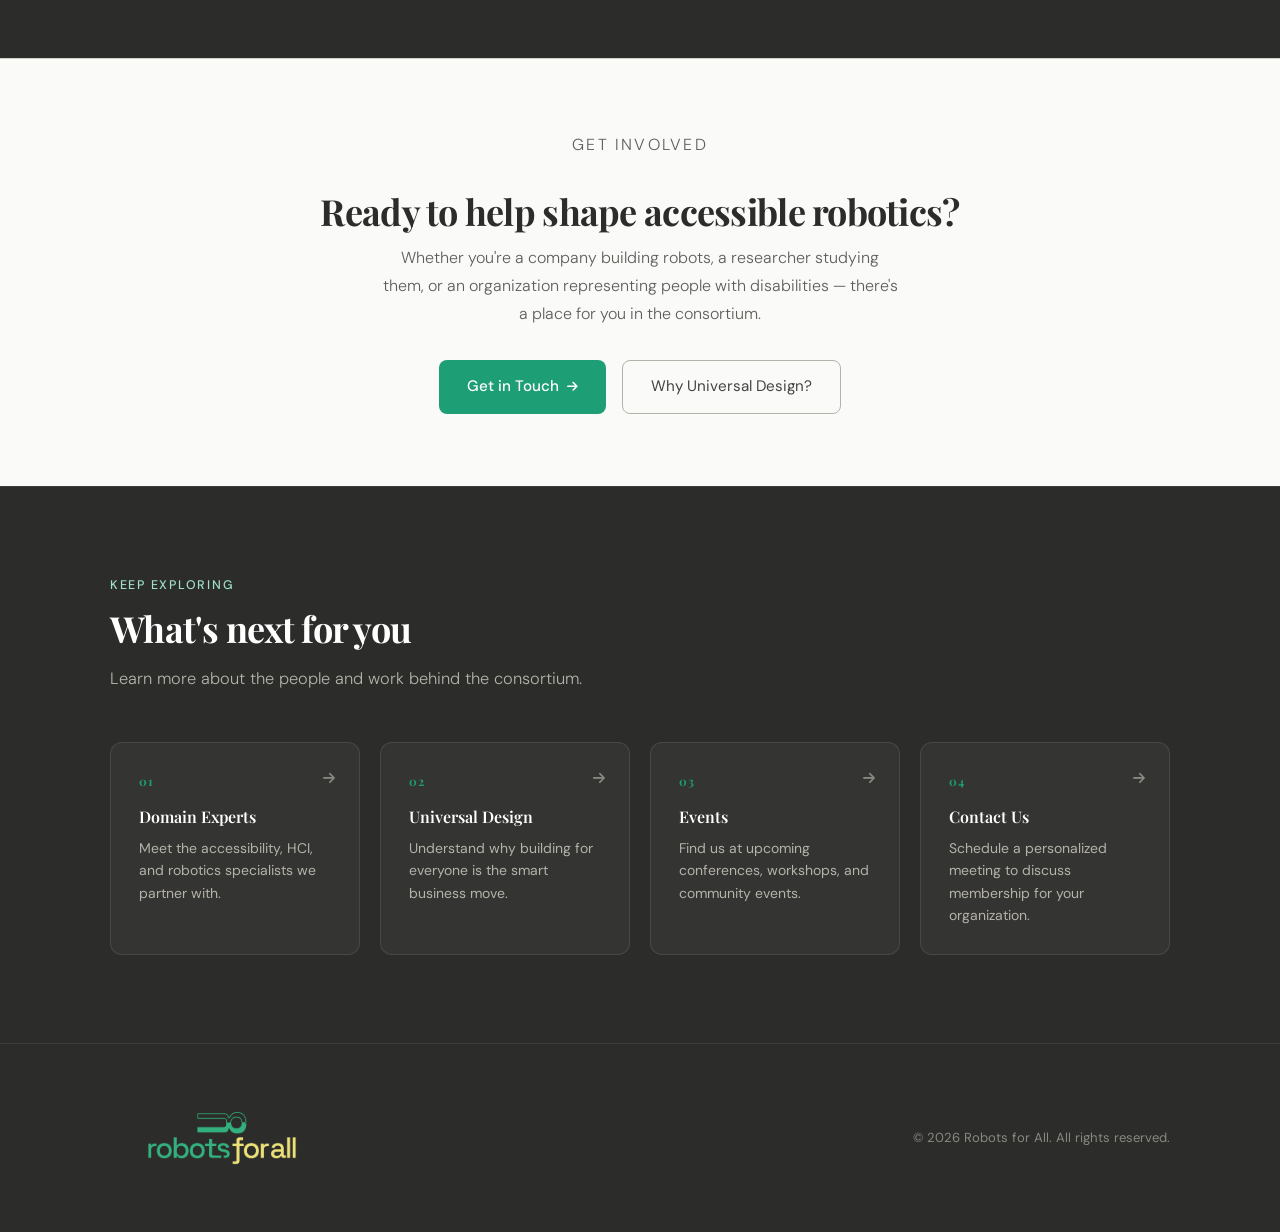
==== commit 273ded4d: "Add files via upload" ====
--- a/consortium.html
+++ b/consortium.html
@@ -823,34 +823,36 @@
           <tr>
             <th style="text-align:left; padding:0.75rem 1rem; background:var(--gray-900); color:#fff; font-family:'DM Sans',sans-serif; font-size:0.9rem; font-weight:700; border-radius:8px 0 0 0; min-width:160px;"></th>
             <th colspan="3" style="text-align:center; padding:0.75rem 1rem; background:var(--teal-800); color:#fff; font-family:'DM Sans',sans-serif; font-size:0.85rem; font-weight:700; letter-spacing:0.05em; text-transform:uppercase;">Consortium Members</th>
-            
           </tr>
           <tr>
             <th style="text-align:left; padding:0.75rem 1rem; background:var(--gray-900); color:#fff; font-family:'DM Sans',sans-serif; font-size:0.9rem; font-weight:700; min-width:160px;"></th>
             <th style="text-align:center; padding:0.75rem 1rem; background:var(--teal-400); color:#fff; font-family:'DM Sans',sans-serif; font-size:0.9rem; font-weight:700;">Gold</th>
             <th style="text-align:center; padding:0.75rem 1rem; background:var(--teal-600); color:#fff; font-family:'DM Sans',sans-serif; font-size:0.9rem; font-weight:700;">Silver</th>
             <th style="text-align:center; padding:0.75rem 1rem; background:var(--gray-800); color:#fff; font-family:'DM Sans',sans-serif; font-size:0.9rem; font-weight:700;">Bronze</th>
-            
           </tr>
         </thead>
         <tbody>
           <tr style="background:var(--gray-50);">
             <td style="padding:0.75rem 1rem; font-weight:500; color:var(--gray-900); border-bottom:1px solid var(--gray-100);">Annual fee</td>
-            <td style="padding:0.75rem 1rem; text-align:center; font-weight:700; color:var(--teal-600); font-size:1rem; border-bottom:1px solid var(--gray-100);">$22,000</td>
-            <td style="padding:0.75rem 1rem; text-align:center; font-weight:700; color:var(--teal-600); font-size:1rem; border-bottom:1px solid var(--gray-100);">$14,000</td>
-            <td style="padding:0.75rem 1rem; text-align:center; font-weight:700; color:var(--teal-600); font-size:1rem; border-bottom:1px solid var(--gray-100);">$8,000</td>
-            
+            <td style="padding:0.75rem 1rem; text-align:center; font-weight:700; color:var(--teal-600); font-size:1rem; border-bottom:1px solid var(--gray-100);">$12,000</td>
+            <td style="padding:0.75rem 1rem; text-align:center; font-weight:700; color:var(--teal-600); font-size:1rem; border-bottom:1px solid var(--gray-100);">$7,250</td>
+            <td style="padding:0.75rem 1rem; text-align:center; font-weight:700; color:var(--teal-600); font-size:1rem; border-bottom:1px solid var(--gray-100);">$3,750</td>
           </tr>
           <tr>
             <td style="padding:0.75rem 1rem; color:var(--gray-600); border-bottom:1px solid var(--gray-100); font-size:0.825rem;">Monthly (paid over 12 months)</td>
-            <td style="padding:0.75rem 1rem; text-align:center; color:var(--gray-600); border-bottom:1px solid var(--gray-100); font-size:0.825rem;">$2,200/mo</td>
-            <td style="padding:0.75rem 1rem; text-align:center; color:var(--gray-600); border-bottom:1px solid var(--gray-100); font-size:0.825rem;">$1,400/mo</td>
-            <td style="padding:0.75rem 1rem; text-align:center; color:var(--gray-600); border-bottom:1px solid var(--gray-100); font-size:0.825rem;">$800/mo</td>
-            
+            <td style="padding:0.75rem 1rem; text-align:center; color:var(--gray-600); border-bottom:1px solid var(--gray-100); font-size:0.825rem;">$1,200/mo</td>
+            <td style="padding:0.75rem 1rem; text-align:center; color:var(--gray-600); border-bottom:1px solid var(--gray-100); font-size:0.825rem;">$725/mo</td>
+            <td style="padding:0.75rem 1rem; text-align:center; color:var(--gray-600); border-bottom:1px solid var(--gray-100); font-size:0.825rem;">$375/mo</td>
+          </tr>
+          <tr style="background:var(--gray-50);">
+            <td style="padding:0.75rem 1rem; color:var(--gray-600); font-size:0.825rem;">If billed monthly (×12)</td>
+            <td style="padding:0.75rem 1rem; text-align:center; color:var(--gray-600); font-size:0.825rem;">$14,400/yr</td>
+            <td style="padding:0.75rem 1rem; text-align:center; color:var(--gray-600); font-size:0.825rem;">$8,700/yr</td>
+            <td style="padding:0.75rem 1rem; text-align:center; color:var(--gray-600); font-size:0.825rem;">$4,500/yr</td>
           </tr>
         </tbody>
       </table>
-      <p style="font-size:0.8rem; color:var(--gray-400); margin-top:0.5rem; line-height:1.6;">*<strong>Supported Orgs:</strong> Robots for All supports small businesses, businesses owned by women or socially or economically disadvantaged individuals, nonprofits, and academic research groups. For this reason, supported orgs receive 25% off of all memberships tiers.</p>
+      <p style="font-size:0.8rem; color:var(--gray-400); margin-top:0.5rem; line-height:1.6;">*<strong>Supported Orgs:</strong> RFA supports the development of small businesses, businesses owned by women or socially or economically disadvantaged individuals, nonprofits, and academic research groups. Supported orgs receive 25% off all membership tiers.</p>
     </div>
 
     <!-- PARTNER PERKS TABLES -->
@@ -861,7 +863,7 @@
       <button onclick="showPerksTab('perks-board')" id="pbtn-board" style="padding:0.55rem 1.1rem; border:none; border-radius:6px 6px 0 0; font-family:'DM Sans',sans-serif; font-size:0.875rem; font-weight:500; cursor:pointer; background:var(--teal-400); color:#fff; transition:background 0.2s;">Board &amp; Governance</button>
       <button onclick="showPerksTab('perks-focused')" id="pbtn-focused" style="padding:0.55rem 1.1rem; border:none; border-radius:6px 6px 0 0; font-family:'DM Sans',sans-serif; font-size:0.875rem; font-weight:500; cursor:pointer; background:var(--gray-100); color:var(--gray-700); transition:background 0.2s;">Focused Projects</button>
       <button onclick="showPerksTab('perks-services')" id="pbtn-services" style="padding:0.55rem 1.1rem; border:none; border-radius:6px 6px 0 0; font-family:'DM Sans',sans-serif; font-size:0.875rem; font-weight:500; cursor:pointer; background:var(--gray-100); color:var(--gray-700); transition:background 0.2s;">Services</button>
-      <button onclick="showPerksTab('perks-udbp')" id="pbtn-udbp" style="padding:0.55rem 1.1rem; border:none; border-radius:6px 6px 0 0; font-family:'DM Sans',sans-serif; font-size:0.875rem; font-weight:500; cursor:pointer; background:var(--gray-100); color:var(--gray-700); transition:background 0.2s;">UDBP-HRI Access</button>
+      <button onclick="showPerksTab('perks-udbp')" id="pbtn-udbp" style="padding:0.55rem 1.1rem; border:none; border-radius:6px 6px 0 0; font-family:'DM Sans',sans-serif; font-size:0.875rem; font-weight:500; cursor:pointer; background:var(--gray-100); color:var(--gray-700); transition:background 0.2s;">RA BP Access</button>
       <button onclick="showPerksTab('perks-branding')" id="pbtn-branding" style="padding:0.55rem 1.1rem; border:none; border-radius:6px 6px 0 0; font-family:'DM Sans',sans-serif; font-size:0.875rem; font-weight:500; cursor:pointer; background:var(--gray-100); color:var(--gray-700); transition:background 0.2s;">Digital Branding</button>
     </div>
 
@@ -875,10 +877,8 @@
             <th style="text-align:center; padding:0.7rem 1rem; color:var(--teal-600); font-weight:700; border-bottom:2px solid var(--teal-400);">Gold</th>
             <th style="text-align:center; padding:0.7rem 1rem; color:var(--teal-600); font-weight:700; border-bottom:2px solid var(--teal-600);">Silver</th>
             <th style="text-align:center; padding:0.7rem 1rem; color:var(--gray-800); font-weight:700; border-bottom:2px solid var(--gray-800);">Bronze</th>
-            
           </tr></thead>
           <tbody>
-            <tr style="border-bottom:1px solid var(--gray-100);"><td style="padding:0.7rem 1rem; color:var(--gray-800);">Priority-setting for funded research</td><td style="text-align:center; color:var(--teal-400);"><i class="fa-solid fa-check"></i></td><td style="text-align:center; color:var(--teal-400);"><i class="fa-solid fa-check"></i></td><td style="text-align:center; color:var(--gray-300);">—</td></tr>
             <tr style="background:var(--gray-50); border-bottom:1px solid var(--gray-100);"><td style="padding:0.7rem 1rem; color:var(--gray-800);">Input on priorities</td><td style="text-align:center; color:var(--teal-400);"><i class="fa-solid fa-check"></i></td><td style="text-align:center; color:var(--teal-400);"><i class="fa-solid fa-check"></i></td><td style="text-align:center; color:var(--teal-400);"><i class="fa-solid fa-check"></i></td></tr>
             <tr style="border-bottom:1px solid var(--gray-100);"><td style="padding:0.7rem 1rem; color:var(--gray-800);">Quarterly meeting attendance</td><td style="text-align:center; padding:0.7rem 1rem; font-weight:500; color:var(--gray-800);">3 people</td><td style="text-align:center; padding:0.7rem 1rem; font-weight:500; color:var(--gray-800);">2 people</td><td style="text-align:center; padding:0.7rem 1rem; font-weight:500; color:var(--gray-800);">1 person</td></tr>
             <tr style="background:var(--gray-50);"><td style="padding:0.7rem 1rem; color:var(--gray-800);">Networking with Robots for All group</td><td style="text-align:center; color:var(--teal-400);"><i class="fa-solid fa-check"></i></td><td style="text-align:center; color:var(--teal-400);"><i class="fa-solid fa-check"></i></td><td style="text-align:center; color:var(--teal-400);"><i class="fa-solid fa-check"></i></td></tr>
@@ -898,7 +898,7 @@
           </tr></thead>
           <tbody>
             <tr style="border-bottom:1px solid var(--gray-100);"><td style="padding:0.7rem 1rem; color:var(--gray-800);">Eligible to sponsor focused projects</td><td style="text-align:center; color:var(--teal-400);"><i class="fa-solid fa-check"></i></td><td style="text-align:center; color:var(--teal-400);"><i class="fa-solid fa-check"></i></td><td style="text-align:center; color:var(--gray-300);">—</td></tr>
-            <tr style="background:var(--gray-50); border-bottom:1px solid var(--gray-100);"><td style="padding:0.7rem 1rem; color:var(--gray-800);">Access to technical reports &amp; data (if sponsored)</td><td style="text-align:center; color:var(--teal-400);"><i class="fa-solid fa-check"></i></td><td style="text-align:center; color:var(--teal-400);"><i class="fa-solid fa-check"></i></td><td style="text-align:center; color:var(--gray-300);">—</td></tr>
+            <tr style="background:var(--gray-50); border-bottom:1px solid var(--gray-100);"><td style="padding:0.7rem 1rem; color:var(--gray-800);">Access to data (if sponsored)</td><td style="text-align:center; color:var(--teal-400);"><i class="fa-solid fa-check"></i></td><td style="text-align:center; color:var(--teal-400);"><i class="fa-solid fa-check"></i></td><td style="text-align:center; color:var(--gray-300);">—</td></tr>
             <tr><td style="padding:0.7rem 1rem; color:var(--gray-800);">Access to technical reports after 2 years</td><td style="text-align:center; color:var(--teal-400);"><i class="fa-solid fa-check"></i></td><td style="text-align:center; color:var(--teal-400);"><i class="fa-solid fa-check"></i></td><td style="text-align:center; color:var(--teal-400);"><i class="fa-solid fa-check"></i></td></tr>
           </tbody>
         </table>
@@ -915,16 +915,14 @@
             
           </tr></thead>
           <tbody>
-            <tr style="border-bottom:1px solid var(--gray-100);"><td style="padding:0.7rem 1rem; color:var(--gray-800);">Online UDBP-HRI audits (one robot, one user type)</td><td style="text-align:center; padding:0.7rem 1rem; font-weight:600; color:var(--gray-900);">3</td><td style="text-align:center; padding:0.7rem 1rem; font-weight:600; color:var(--gray-900);">1</td><td style="text-align:center; padding:0.7rem 1rem; color:var(--gray-600); font-size:0.8rem;">1 audit <em>or</em> 5 hrs</td></tr>
-            <tr style="background:var(--gray-50); border-bottom:1px solid var(--gray-100);"><td style="padding:0.7rem 1rem; color:var(--gray-800);">Expert office hours</td><td style="text-align:center; padding:0.7rem 1rem; font-weight:600; color:var(--gray-900);">15 hrs</td><td style="text-align:center; padding:0.7rem 1rem; font-weight:600; color:var(--gray-900);">5 hrs</td><td style="text-align:center; padding:0.7rem 1rem; color:var(--gray-600); font-size:0.8rem;">1 audit <em>or</em> 5 hrs</td></tr>
-            <tr style="border-bottom:1px solid var(--gray-100);"><td style="padding:0.7rem 1rem; color:var(--gray-800);">UDBP-HRI overview training video</td><td style="text-align:center; color:var(--teal-400);"><i class="fa-solid fa-check"></i></td><td style="text-align:center; color:var(--teal-400);"><i class="fa-solid fa-check"></i></td><td style="text-align:center; color:var(--teal-400);"><i class="fa-solid fa-check"></i></td></tr>
-            <tr style="background:var(--gray-50); border-bottom:1px solid var(--gray-100);"><td style="padding:0.7rem 1rem; color:var(--gray-800);">How-to video on using UDBP-HRI</td><td style="text-align:center; color:var(--teal-400);"><i class="fa-solid fa-check"></i></td><td style="text-align:center; color:var(--teal-400);"><i class="fa-solid fa-check"></i></td><td style="text-align:center; color:var(--teal-400);"><i class="fa-solid fa-check"></i></td></tr>
-            <tr><td style="padding:0.7rem 1rem; color:var(--gray-800);">Discount on à la carte services</td><td style="text-align:center; padding:0.7rem 1rem; font-weight:600; color:var(--teal-600);">15% off</td><td style="text-align:center; padding:0.7rem 1rem; font-weight:600; color:var(--teal-600);">5% off</td><td style="text-align:center; color:var(--gray-300);">—</td></tr>
+            <tr style="background:var(--gray-50); border-bottom:1px solid var(--gray-100);"><td style="padding:0.7rem 1rem; color:var(--gray-800);">Expert office hours</td><td style="text-align:center; padding:0.7rem 1rem; font-weight:600; color:var(--gray-900);">15 hrs</td><td style="text-align:center; padding:0.7rem 1rem; font-weight:600; color:var(--gray-900);">5 hrs</td><td style="text-align:center; padding:0.7rem 1rem; font-weight:600; color:var(--gray-900);">2 office hours</td></tr>
+            <tr style="border-bottom:1px solid var(--gray-100);"><td style="padding:0.7rem 1rem; color:var(--gray-800);">RA BP overview training video</td><td style="text-align:center; color:var(--teal-400);"><i class="fa-solid fa-check"></i></td><td style="text-align:center; color:var(--teal-400);"><i class="fa-solid fa-check"></i></td><td style="text-align:center; color:var(--teal-400);"><i class="fa-solid fa-check"></i></td></tr>
+            <tr style="background:var(--gray-50);"><td style="padding:0.7rem 1rem; color:var(--gray-800);">How-to video on using RA BP</td><td style="text-align:center; color:var(--teal-400);"><i class="fa-solid fa-check"></i></td><td style="text-align:center; color:var(--teal-400);"><i class="fa-solid fa-check"></i></td><td style="text-align:center; color:var(--teal-400);"><i class="fa-solid fa-check"></i></td></tr>
           </tbody>
         </table>
       </div>
 
-      <!-- UDBP-HRI ACCESS -->
+      <!-- RA BP ACCESS -->
       <div id="perks-udbp" style="display:none; overflow-x:auto;">
         <table style="width:100%; border-collapse:collapse; font-size:0.85rem;">
           <thead><tr style="background:var(--gray-50);">
@@ -932,13 +930,10 @@
             <th style="text-align:center; padding:0.7rem 1rem; color:var(--teal-600); font-weight:700; border-bottom:2px solid var(--teal-400);">Gold</th>
             <th style="text-align:center; padding:0.7rem 1rem; color:var(--teal-600); font-weight:700; border-bottom:2px solid var(--teal-600);">Silver</th>
             <th style="text-align:center; padding:0.7rem 1rem; color:var(--gray-800); font-weight:700; border-bottom:2px solid var(--gray-800);">Bronze</th>
-            
           </tr></thead>
           <tbody>
             <tr style="border-bottom:1px solid var(--gray-100);"><td style="padding:0.7rem 1rem; color:var(--gray-800);">Access to best practices</td><td style="text-align:center; color:var(--teal-400);"><i class="fa-solid fa-check"></i></td><td style="text-align:center; color:var(--teal-400);"><i class="fa-solid fa-check"></i></td><td style="text-align:center; color:var(--teal-400);"><i class="fa-solid fa-check"></i></td></tr>
             <tr style="background:var(--gray-50); border-bottom:1px solid var(--gray-100);"><td style="padding:0.7rem 1rem; color:var(--gray-800);">Early access to best practices</td><td style="text-align:center; color:var(--teal-400);"><i class="fa-solid fa-check"></i></td><td style="text-align:center; color:var(--teal-400);"><i class="fa-solid fa-check"></i></td><td style="text-align:center; color:var(--gray-300);">—</td></tr>
-            <tr style="border-bottom:1px solid var(--gray-100);"><td style="padding:0.7rem 1rem; color:var(--gray-800);">Access to design requirement level best practices</td><td style="text-align:center; color:var(--teal-400);"><i class="fa-solid fa-check"></i></td><td style="text-align:center; color:var(--teal-400);"><i class="fa-solid fa-check"></i></td><td style="text-align:center; color:var(--teal-400);"><i class="fa-solid fa-check"></i></td></tr>
-            <tr style="background:var(--gray-50); border-bottom:1px solid var(--gray-100);"><td style="padding:0.7rem 1rem; color:var(--gray-800);">Early access to design requirement level best practices</td><td style="text-align:center; color:var(--teal-400);"><i class="fa-solid fa-check"></i></td><td style="text-align:center; color:var(--teal-400);"><i class="fa-solid fa-check"></i></td><td style="text-align:center; color:var(--gray-300);">—</td></tr>
             <tr style="border-bottom:1px solid var(--gray-100);"><td style="padding:0.7rem 1rem; color:var(--gray-800);">Access to related research</td><td style="text-align:center; color:var(--teal-400);"><i class="fa-solid fa-check"></i></td><td style="text-align:center; color:var(--teal-400);"><i class="fa-solid fa-check"></i></td><td style="text-align:center; color:var(--teal-400);"><i class="fa-solid fa-check"></i></td></tr>
             <tr style="background:var(--gray-50); border-bottom:1px solid var(--gray-100);"><td style="padding:0.7rem 1rem; color:var(--gray-800);">Early access to related research</td><td style="text-align:center; color:var(--teal-400);"><i class="fa-solid fa-check"></i></td><td style="text-align:center; color:var(--teal-400);"><i class="fa-solid fa-check"></i></td><td style="text-align:center; color:var(--gray-300);">—</td></tr>
             <tr><td style="padding:0.7rem 1rem; color:var(--gray-800);">Opportunity to present research</td><td style="text-align:center; color:var(--teal-400);"><i class="fa-solid fa-check"></i></td><td style="text-align:center; color:var(--teal-400);"><i class="fa-solid fa-check"></i></td><td style="text-align:center; color:var(--teal-400);"><i class="fa-solid fa-check"></i></td></tr>
@@ -974,114 +969,22 @@
   <div class="container">
     <p class="section-label">À la Carte</p>
     <h2>Individual services, no membership required.</h2>
-    <p class="section-intro">Individual services are available without a membership commitment. Consortium members receive discounts on all à la carte services.</p>
-
-    <!-- TABS -->
-    <div style="display:flex; gap:0.5rem; flex-wrap:wrap; margin-bottom:0; border-bottom:2px solid var(--gray-100);">
-      <button onclick="showTab('tab-audits')" id="btn-audits" style="padding:0.55rem 1.1rem; border:none; border-radius:6px 6px 0 0; font-family:'DM Sans',sans-serif; font-size:0.875rem; font-weight:500; cursor:pointer; background:var(--teal-400); color:#fff; transition:background 0.2s;">Audits</button>
-      <button onclick="showTab('tab-expertise')" id="btn-expertise" style="padding:0.55rem 1.1rem; border:none; border-radius:6px 6px 0 0; font-family:'DM Sans',sans-serif; font-size:0.875rem; font-weight:500; cursor:pointer; background:var(--gray-100); color:var(--gray-700); transition:background 0.2s;">Expertise</button>
-      <button onclick="showTab('tab-training')" id="btn-training" style="padding:0.55rem 1.1rem; border:none; border-radius:6px 6px 0 0; font-family:'DM Sans',sans-serif; font-size:0.875rem; font-weight:500; cursor:pointer; background:var(--gray-100); color:var(--gray-700); transition:background 0.2s;">Training</button>
-      <button onclick="showTab('tab-university')" id="btn-university" style="padding:0.55rem 1.1rem; border:none; border-radius:6px 6px 0 0; font-family:'DM Sans',sans-serif; font-size:0.875rem; font-weight:500; cursor:pointer; background:var(--gray-100); color:var(--gray-700); transition:background 0.2s;">University-Specific</button>
-      <button onclick="showTab('tab-other')" id="btn-other" style="padding:0.55rem 1.1rem; border:none; border-radius:6px 6px 0 0; font-family:'DM Sans',sans-serif; font-size:0.875rem; font-weight:500; cursor:pointer; background:var(--gray-100); color:var(--gray-700); transition:background 0.2s;">Other</button>
-    </div>
-
-    <div style="border:1px solid var(--gray-100); border-top:none; border-radius:0 0 8px 8px; overflow:hidden; margin-bottom:2rem;">
-
-      <!-- AUDITS -->
-      <div id="tab-audits" style="display:block;">
-        <table style="width:100%; border-collapse:collapse; font-size:0.85rem;">
-          <thead><tr style="background:var(--gray-50);"><th style="text-align:left; padding:0.7rem 1rem; color:var(--gray-600); font-weight:500; border-bottom:2px solid var(--gray-100);">Service</th><th style="text-align:center; padding:0.7rem 1rem; color:var(--gray-600); font-weight:500; border-bottom:2px solid var(--gray-100); width:140px;">Price</th></tr></thead>
-          <tbody>
-            <tr style="border-bottom:1px solid var(--gray-100);"><td style="padding:0.7rem 1rem; color:var(--gray-800);">Online UDBP-HRI audit (one robot, one user type)</td><td style="text-align:center; padding:0.7rem 1rem; font-weight:600; color:var(--teal-600);">$4,000</td></tr>
-            <tr style="background:var(--gray-50); border-bottom:1px solid var(--gray-100);"><td style="padding:0.7rem 1rem; color:var(--gray-800);">Additional user type</td><td style="text-align:center; padding:0.7rem 1rem; font-weight:600; color:var(--teal-600);">$3,000</td></tr>
-            <tr><td style="padding:0.7rem 1rem; color:var(--gray-800);">In-person UDBP-HRI audit (one robot, one user type)</td><td style="text-align:center; padding:0.7rem 1rem; color:var(--gray-500); font-style:italic;">Varies by scope</td></tr>
-          </tbody>
-        </table>
-      </div>
-
-      <!-- EXPERTISE -->
-      <div id="tab-expertise" style="display:none;">
-        <table style="width:100%; border-collapse:collapse; font-size:0.85rem;">
-          <thead><tr style="background:var(--gray-50);"><th style="text-align:left; padding:0.7rem 1rem; color:var(--gray-600); font-weight:500; border-bottom:2px solid var(--gray-100);">Service</th><th style="text-align:center; padding:0.7rem 1rem; color:var(--gray-600); font-weight:500; border-bottom:2px solid var(--gray-100); width:140px;">Price</th></tr></thead>
-          <tbody>
-            <tr style="border-bottom:1px solid var(--gray-100);"><td style="padding:0.7rem 1rem; color:var(--gray-800);">Expert office hours (10 hrs)</td><td style="text-align:center; padding:0.7rem 1rem; font-weight:600; color:var(--teal-600);">$4,000</td></tr>
-            <tr style="background:var(--gray-50); border-bottom:1px solid var(--gray-100);"><td style="padding:0.7rem 1rem; color:var(--gray-800);">Run focus group on targeted item</td><td style="text-align:center; padding:0.7rem 1rem; font-weight:600; color:var(--teal-600);">$8,000--14,000</td></tr>
-            <tr style="border-bottom:1px solid var(--gray-100);"><td style="padding:0.7rem 1rem; color:var(--gray-800);">Design user study</td><td style="text-align:center; padding:0.7rem 1rem; color:var(--gray-500); font-style:italic;">Varies by scope</td></tr>
-            <tr style="background:var(--gray-50); border-bottom:1px solid var(--gray-100);"><td style="padding:0.7rem 1rem; color:var(--gray-800);">Provide feedback on user study</td><td style="text-align:center; padding:0.7rem 1rem; font-weight:600; color:var(--teal-600);">$1,500</td></tr>
-            <tr><td style="padding:0.7rem 1rem; color:var(--gray-800);">Run user study</td><td style="text-align:center; padding:0.7rem 1rem; color:var(--gray-500); font-style:italic;">Varies by scope</td></tr>
-          </tbody>
-        </table>
-      </div>
-
-      <!-- TRAINING -->
-      <div id="tab-training" style="display:none;">
-        <table style="width:100%; border-collapse:collapse; font-size:0.85rem;">
-          <thead><tr style="background:var(--gray-50);"><th style="text-align:left; padding:0.7rem 1rem; color:var(--gray-600); font-weight:500; border-bottom:2px solid var(--gray-100);">Service</th><th style="text-align:center; padding:0.7rem 1rem; color:var(--gray-600); font-weight:500; border-bottom:2px solid var(--gray-100); width:140px;">Price</th></tr></thead>
-          <tbody>
-            <tr style="border-bottom:1px solid var(--gray-100);"><td style="padding:0.7rem 1rem; color:var(--gray-800);">UDBP-HRI targeted training (3 hr session, up to 8 people)</td><td style="text-align:center; padding:0.7rem 1rem; font-weight:600; color:var(--teal-600);">$3,200</td></tr>
-            <tr><td style="padding:0.7rem 1rem; color:var(--gray-800);">2-day workshop on Universal Design &amp; UDBP-HRI (up to 16 people)</td><td style="text-align:center; padding:0.7rem 1rem; font-weight:600; color:var(--teal-600);">$12,800</td></tr>
-          </tbody>
-        </table>
-      </div>
-
-      <!-- UNIVERSITY-SPECIFIC -->
-      <div id="tab-university" style="display:none;">
-        <table style="width:100%; border-collapse:collapse; font-size:0.85rem;">
-          <thead><tr style="background:var(--gray-50);"><th style="text-align:left; padding:0.7rem 1rem; color:var(--gray-600); font-weight:500; border-bottom:2px solid var(--gray-100);">Service</th><th style="text-align:center; padding:0.7rem 1rem; color:var(--gray-600); font-weight:500; border-bottom:2px solid var(--gray-100); width:140px;">Price</th></tr></thead>
-          <tbody>
-            <tr style="border-bottom:1px solid var(--gray-100);"><td style="padding:0.7rem 1rem; color:var(--gray-800);">One-time feedback on project proposal &amp; UDBP-HRI impact</td><td style="text-align:center; padding:0.7rem 1rem; font-weight:600; color:var(--teal-600);">$1,000</td></tr>
-            <tr style="background:var(--gray-50); border-bottom:1px solid var(--gray-100);"><td style="padding:0.7rem 1rem; color:var(--gray-800);">Collaborative feedback on project proposal &amp; UDBP-HRI impact</td><td style="text-align:center; padding:0.7rem 1rem; font-weight:600; color:var(--teal-600);">$5,000</td></tr>
-            <tr style="border-bottom:1px solid var(--gray-100);"><td style="padding:0.7rem 1rem; color:var(--gray-800);">External evaluator of work</td><td style="text-align:center; padding:0.7rem 1rem; font-weight:600; color:var(--teal-600);">$14,000</td></tr>
-            <tr style="background:var(--gray-50); border-bottom:1px solid var(--gray-100);"><td style="padding:0.7rem 1rem; color:var(--gray-800);">Training on doing research with specific population</td><td style="text-align:center; padding:0.7rem 1rem; font-weight:600; color:var(--teal-600);">$2,000</td></tr>
-            <tr><td style="padding:0.7rem 1rem; color:var(--gray-800);">Present research at Robots for All consortium</td><td style="text-align:center; padding:0.7rem 1rem; font-weight:600; color:var(--teal-600);">$250</td></tr>
-          </tbody>
-        </table>
-      </div>
-
-      <!-- OTHER -->
-      <div id="tab-other" style="display:none;">
-        <table style="width:100%; border-collapse:collapse; font-size:0.85rem;">
-          <thead><tr style="background:var(--gray-50);"><th style="text-align:left; padding:0.7rem 1rem; color:var(--gray-600); font-weight:500; border-bottom:2px solid var(--gray-100);">Service</th><th style="text-align:center; padding:0.7rem 1rem; color:var(--gray-600); font-weight:500; border-bottom:2px solid var(--gray-100); width:140px;">Price</th></tr></thead>
-          <tbody>
-            <tr><td style="padding:0.7rem 1rem; color:var(--gray-800);">Other services available by negotiation</td><td style="text-align:center; padding:0.7rem 1rem; color:var(--gray-500); font-style:italic;">Varies by scope</td></tr>
-          </tbody>
-        </table>
-      </div>
-
-    </div>
-
-  </div>
-</section>
-
-<!-- UNIVERSITY PACKAGES -->
-<section id="university-packages" style="background: var(--gray-50); border-top: 1px solid var(--gray-100);">
-  <div class="container">
-    <p class="section-label">University Packages</p>
-    <h2>Bundled packages for academic research groups.</h2>
-    <p class="section-intro">Designed for universities and non-profit research organizations working at the intersection of accessibility and robotics.</p>
-    <div style="overflow-x:auto; margin-bottom:3rem;">
+    <p class="section-intro">Expertise services are available without a membership commitment.</p>
+
+    <div style="border:1px solid var(--gray-100); border-radius:8px; overflow:hidden; margin-bottom:2rem;">
       <table style="width:100%; border-collapse:collapse; font-size:0.85rem;">
-        <thead>
-          <tr style="background:var(--gray-50);">
-            <th style="text-align:left; padding:0.6rem 1rem; color:var(--gray-600); font-weight:500; border-bottom:2px solid var(--gray-100); min-width:260px;"></th>
-            <th style="text-align:center; padding:0.6rem 1rem; color:var(--teal-600); font-weight:700; border-bottom:2px solid var(--teal-400);">Grant Engagement<br><span style="font-weight:400; font-size:0.8rem; color:var(--gray-600);">$16,150</span></th>
-            <th style="text-align:center; padding:0.6rem 1rem; color:var(--teal-600); font-weight:700; border-bottom:2px solid var(--teal-600);">Project Engagement<br><span style="font-weight:400; font-size:0.8rem; color:var(--gray-600);">$4,250</span></th>
-            <th style="text-align:center; padding:0.6rem 1rem; color:var(--gray-800); font-weight:700; border-bottom:2px solid var(--gray-800);">Robot Improvement<br><span style="font-weight:400; font-size:0.8rem; color:var(--gray-600);">$4,250</span></th>
-          </tr>
-        </thead>
+        <thead><tr style="background:var(--gray-50);">
+          <th style="text-align:left; padding:0.7rem 1rem; color:var(--gray-600); font-weight:500; border-bottom:2px solid var(--gray-100);">Service</th>
+          <th style="text-align:center; padding:0.7rem 1rem; color:var(--gray-600); font-weight:500; border-bottom:2px solid var(--gray-100); width:140px;">Price</th>
+        </tr></thead>
         <tbody>
-          <tr style="border-bottom:1px solid var(--gray-100);"><td style="padding:0.6rem 1rem; color:var(--gray-800);">Online UDBP-HRI audit (one robot, one user type)</td></tr>
-          <tr style="background:var(--gray-50); border-bottom:1px solid var(--gray-100);"><td style="padding:0.6rem 1rem; color:var(--gray-800);">Early access to best practices</td><td style="text-align:center; color:var(--teal-400);"><i class="fa-solid fa-check"></i></td><td style="text-align:center; color:var(--teal-400);"><i class="fa-solid fa-check"></i></td></tr>
-          <tr style="border-bottom:1px solid var(--gray-100);"><td style="padding:0.6rem 1rem; color:var(--gray-800);">Access to relevant design requirement level best practices</td><td style="text-align:center; color:var(--teal-400);"><i class="fa-solid fa-check"></i></td><td style="text-align:center; color:var(--gray-300);">—</td></tr>
-          <tr style="background:var(--gray-50); border-bottom:1px solid var(--gray-100);"><td style="padding:0.6rem 1rem; color:var(--gray-800);">One-time feedback on project proposal &amp; UDBP-HRI impact</td></tr>
-          <tr style="border-bottom:1px solid var(--gray-100);"><td style="padding:0.6rem 1rem; color:var(--gray-800);">Collaborative feedback on project proposal &amp; UDBP-HRI impact</td><td style="text-align:center; color:var(--teal-400);"><i class="fa-solid fa-check"></i></td><td style="text-align:center; color:var(--gray-300);">—</td></tr>
-          <tr style="background:var(--gray-50); border-bottom:1px solid var(--gray-100);"><td style="padding:0.6rem 1rem; color:var(--gray-800);">External evaluator of work</td><td style="text-align:center; color:var(--teal-400);"><i class="fa-solid fa-check"></i></td></tr>
-          <tr style="border-bottom:1px solid var(--gray-100);"><td style="padding:0.6rem 1rem; color:var(--gray-800);">Relevant content added to UDBP-HRI best practices</td><td style="text-align:center; color:var(--teal-400);"><i class="fa-solid fa-check"></i></td><td style="text-align:center; color:var(--gray-300);">—</td></tr>
-          <tr style="background:var(--gray-50); border-bottom:1px solid var(--gray-100);"><td style="padding:0.6rem 1rem; color:var(--gray-800);">Statement for grant's Broader Impact section</td><td style="text-align:center; color:var(--teal-400);"><i class="fa-solid fa-check"></i></td><td style="text-align:center; color:var(--gray-300);">—</td></tr>
-          <tr style="border-bottom:1px solid var(--gray-100);"><td style="padding:0.6rem 1rem; color:var(--gray-800);">Present research at Robots for All consortium</td><td style="text-align:center; color:var(--teal-400);"><i class="fa-solid fa-check"></i></td></tr>
+          <tr style="border-bottom:1px solid var(--gray-100);"><td style="padding:0.7rem 1rem; color:var(--gray-800);">Expert office hours (10 hrs)</td><td style="text-align:center; padding:0.7rem 1rem; font-weight:600; color:var(--teal-600);">$4,000</td></tr>
+          <tr style="background:var(--gray-50); border-bottom:1px solid var(--gray-100);"><td style="padding:0.7rem 1rem; color:var(--gray-800);">Early access to best practices</td><td style="text-align:center; padding:0.7rem 1rem; font-weight:600; color:var(--teal-600);">$500</td></tr>
+          <tr><td style="padding:0.7rem 1rem; color:var(--gray-800);">Early access to related research</td><td style="text-align:center; padding:0.7rem 1rem; font-weight:600; color:var(--teal-600);">$200</td></tr>
         </tbody>
       </table>
     </div>
+
   </div>
 </section>
 
@@ -1121,6 +1024,22 @@
         </p>
         <a href="https://peerbots.org" target="_blank" style="display: inline-flex; align-items: center; gap: 0.4rem; font-size: 0.88rem; font-weight: 500; color: var(--teal-400); text-decoration: none;">
           peerbots.org <i class="fa-solid fa-arrow-up-right-from-square" style="font-size: 0.75em;"></i>
+        </a>
+      </div>
+    </div>
+
+    <div style="display: flex; align-items: center; gap: 2.5rem; background: #fff; border-radius: 16px; border: 1px solid var(--gray-100); padding: 2rem 2.5rem; max-width: 860px; margin-top: 1.5rem; box-shadow: 0 2px 12px rgba(0,0,0,0.04);">
+      <div style="flex-shrink: 0; width: 200px; display: flex; align-items: center; justify-content: center; padding: 0.5rem;">
+        <img src="img/partners/Plover-Logo-Color-Green-Text.png" alt="Plover: Human-Centered Technology Consulting logo" style="width: 100%; height: auto; display: block;">
+      </div>
+      <div style="flex: 1;">
+        <div style="font-size: 0.75rem; font-weight: 600; letter-spacing: 0.1em; text-transform: uppercase; color: var(--teal-400); margin-bottom: 0.4rem;">Founding Consortium Member</div>
+        <h3 style="font-family: 'Playfair Display', serif; font-size: 1.3rem; font-weight: 700; color: var(--gray-900); margin-bottom: 0.75rem;">Plover: Human-Centered Technology Consulting</h3>
+        <p style="font-size: 0.95rem; color: var(--gray-600); line-height: 1.65; margin-bottom: 1rem;">
+          Plover is a UX research and consulting firm that makes technology work for the people who use it — not just in theory, but in practice. Bridging academic-grade research methods with hands-on industry experience, Plover designs studies, evaluates products, and delivers findings teams actually implement. As a founding consortium member, Plover works alongside Robots for All to advance the mission of accessible human-robot interaction.
+        </p>
+        <a href="https://ploverhctc.ai" target="_blank" style="display: inline-flex; align-items: center; gap: 0.4rem; font-size: 0.88rem; font-weight: 500; color: var(--teal-400); text-decoration: none;">
+          ploverhctc.ai <i class="fa-solid fa-arrow-up-right-from-square" style="font-size: 0.75em;"></i>
         </a>
       </div>
     </div>
@@ -1284,20 +1203,7 @@
   document.getElementById(btnId).style.color = '#fff';
 }
 
-function showTab(tabId) {
-  const tabs = ['tab-audits','tab-expertise','tab-training','tab-university','tab-other'];
-  const btns = ['btn-audits','btn-expertise','btn-training','btn-university','btn-other'];
-  tabs.forEach(id => document.getElementById(id).style.display = 'none');
-  btns.forEach(id => {
-    const btn = document.getElementById(id);
-    btn.style.background = 'var(--gray-100)';
-    btn.style.color = 'var(--gray-700)';
-  });
-  document.getElementById(tabId).style.display = 'block';
-  const btnId = tabId.replace('tab-','btn-');
-  document.getElementById(btnId).style.background = 'var(--teal-400)';
-  document.getElementById(btnId).style.color = '#fff';
-}
+// À la carte is now a single table — no tab switching needed
 </script>
 <script>
 const hamburger = document.getElementById('hamburger');
